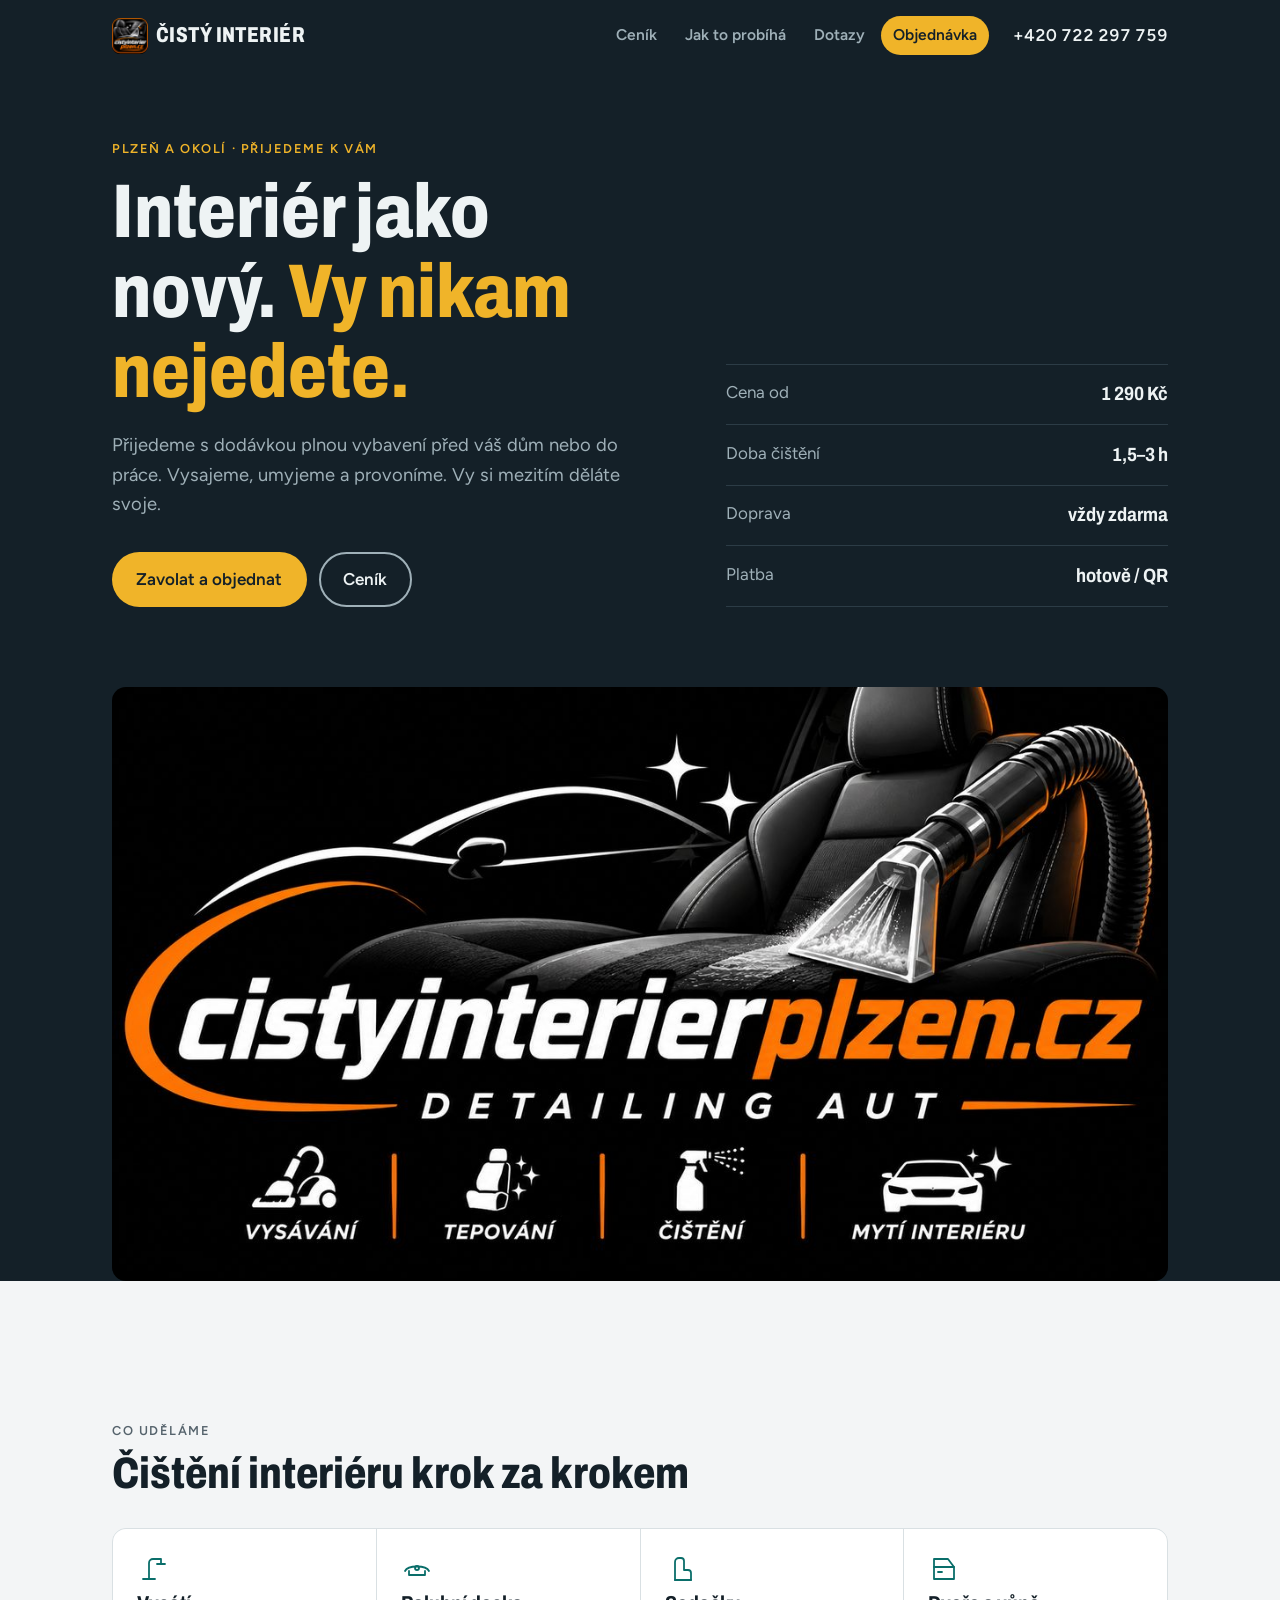
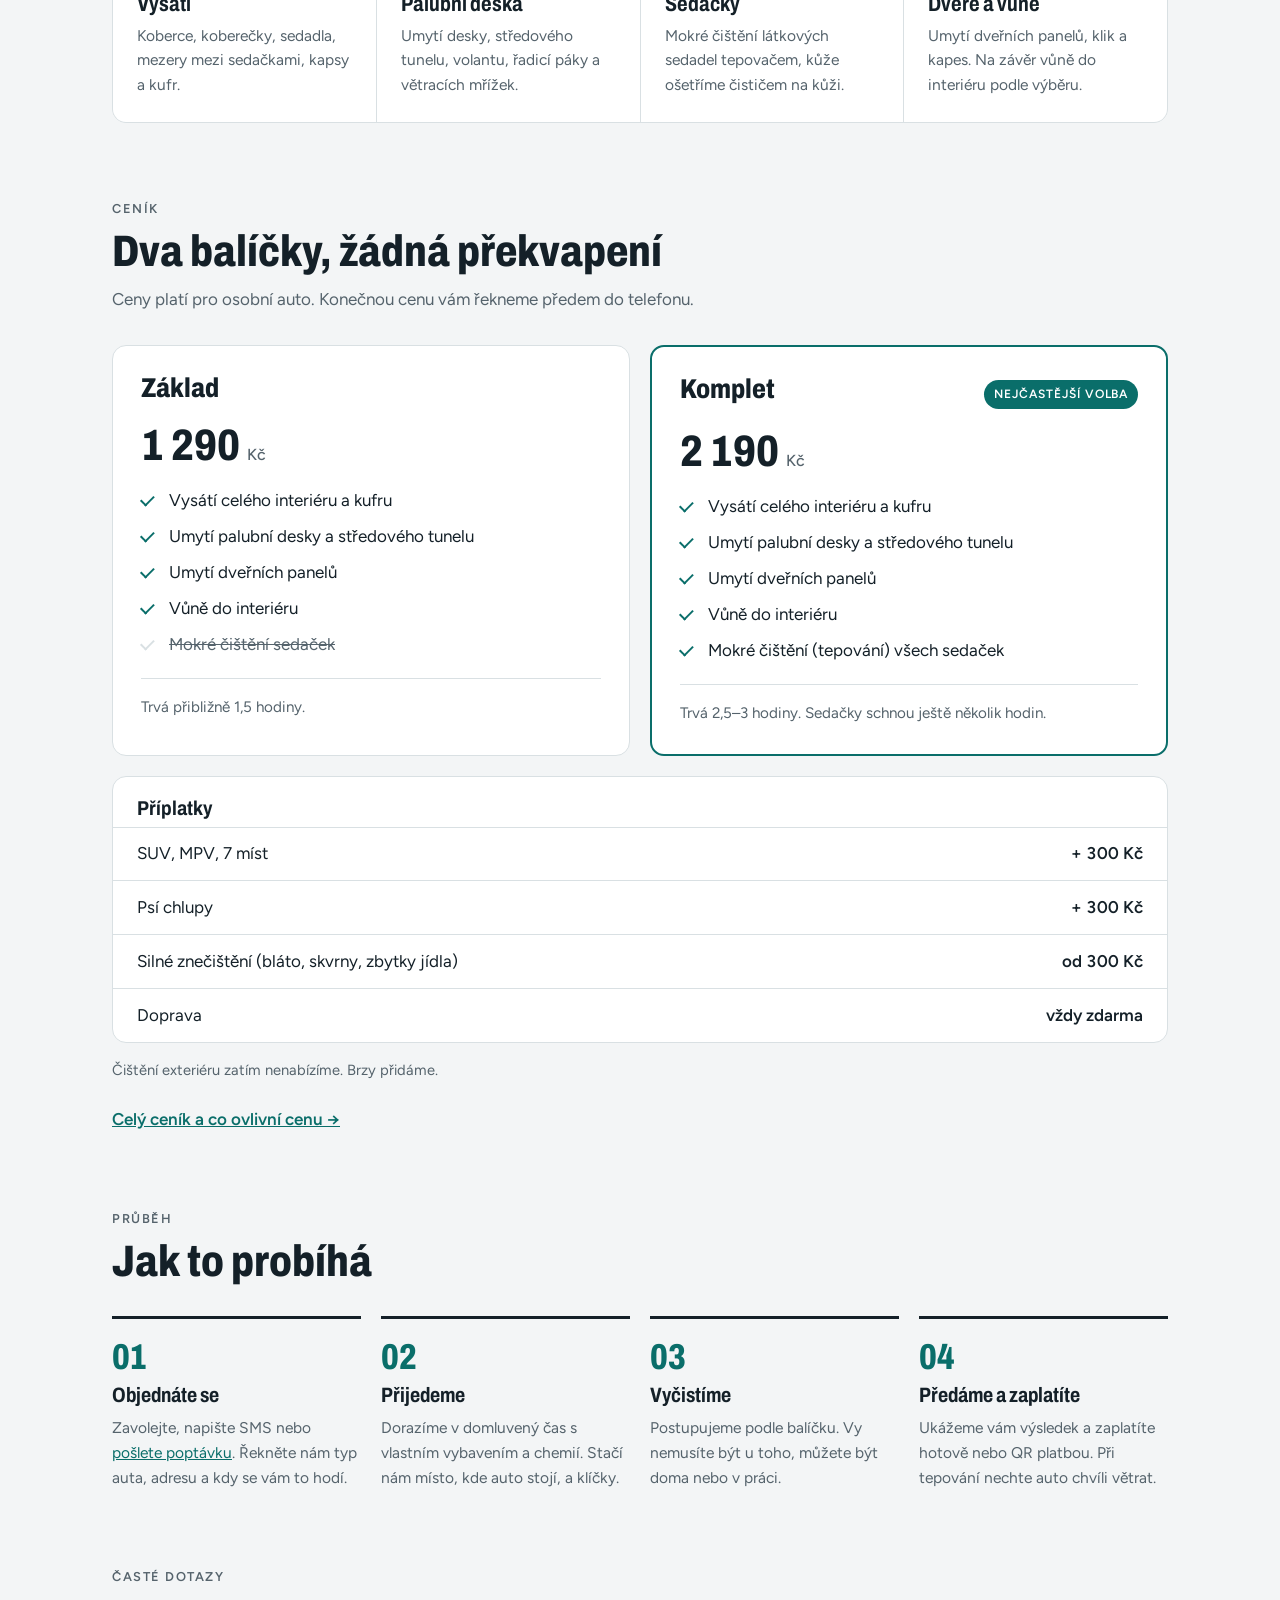
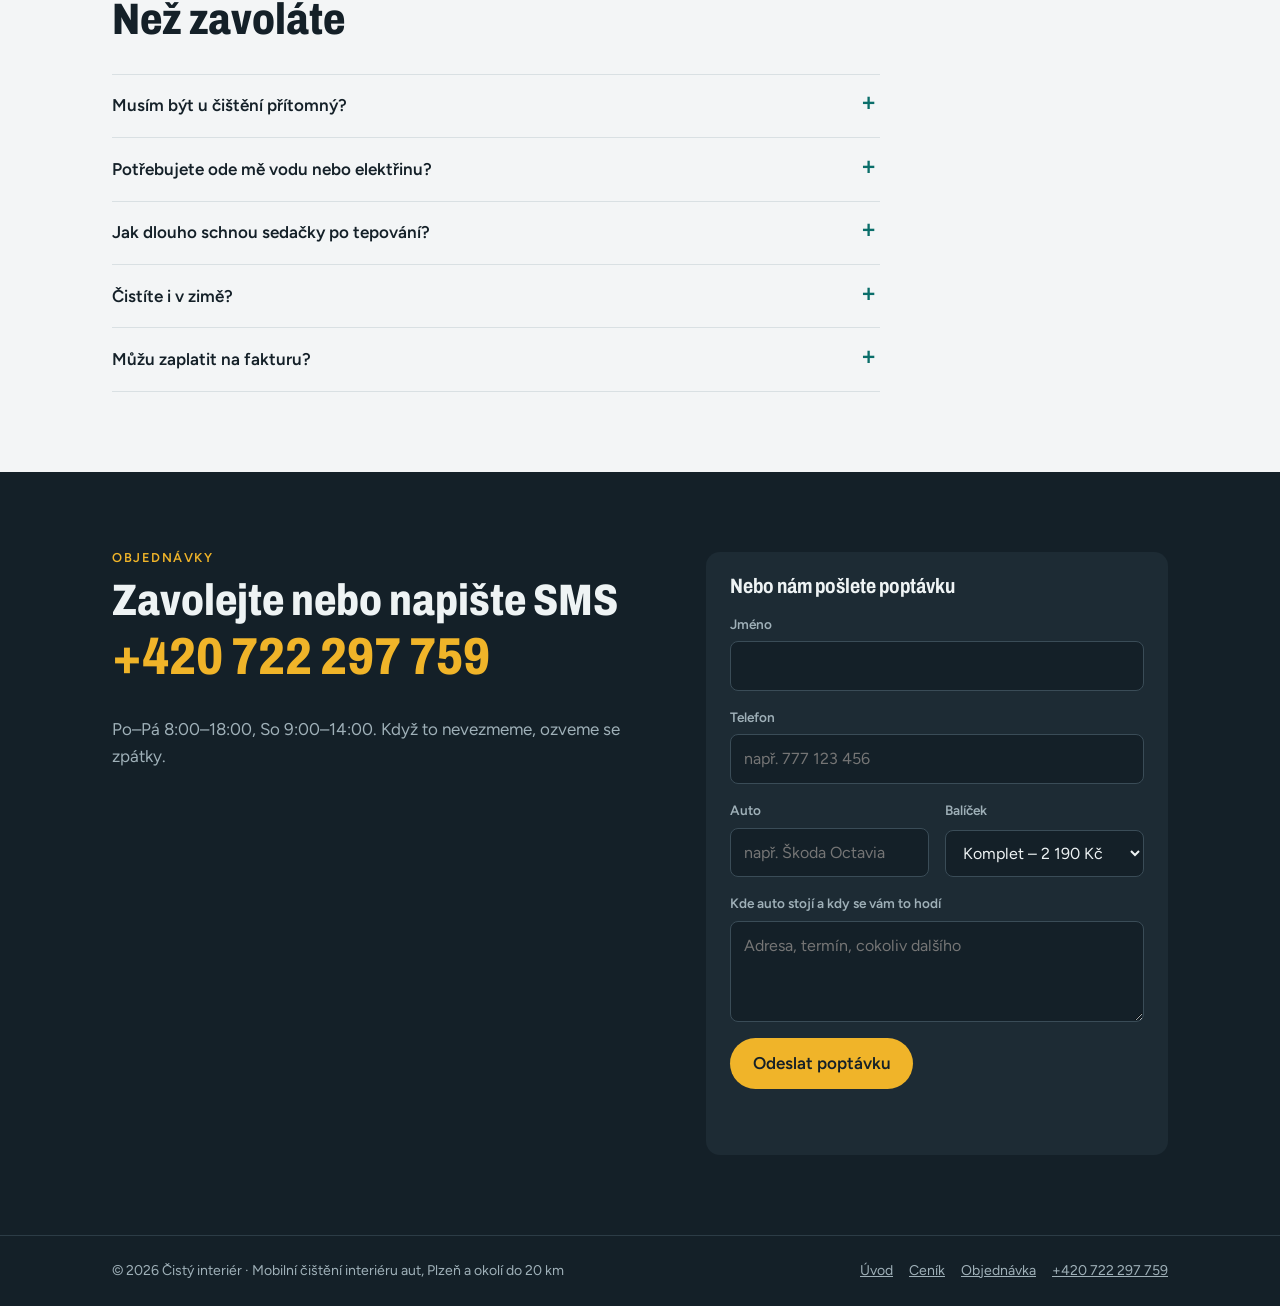
==== index.html @ 9d575f11 "Add #co-udelame anchor for sitelink" ====
<!doctype html>
<html lang="cs">
<head>
<!-- Google tag (gtag.js) -->
<script async src="https://www.googletagmanager.com/gtag/js?id=AW-18550688496"></script>
<script>
  window.dataLayer = window.dataLayer || [];
  function gtag(){dataLayer.push(arguments);}
  gtag('js', new Date());

  gtag('config', 'AW-18550688496');
</script>
<meta charset="utf-8">
<meta name="viewport" content="width=device-width, initial-scale=1, viewport-fit=cover">
<title>Čistý interiér – mobilní čištění interiéru aut Plzeň</title>
<meta name="description" content="Vyčistíme interiér vašeho auta přímo u vás doma nebo v práci. Vysátí, palubní deska, sedačky, dveře a vůně. Plzeň a okolí.">
<meta property="og:title" content="Čistý interiér – čištění interiéru aut u vás">
<meta property="og:description" content="Vyčistíme interiér vašeho auta přímo u vás doma nebo v práci. Vysátí, palubní deska, sedačky, dveře a vůně. Plzeň a okolí.">
<meta property="og:locale" content="cs_CZ">
<meta property="og:url" content="https://cistyinterierplzen.cz/">
<meta property="og:type" content="website">
<meta property="og:image" content="https://cistyinterierplzen.cz/og-image.jpg">
<meta property="og:image:width" content="1672">
<meta property="og:image:height" content="941">
<meta name="twitter:card" content="summary_large_image">
<meta name="theme-color" content="#142028">
<link rel="icon" href="/favicon.ico" sizes="any">
<link rel="icon" type="image/png" sizes="32x32" href="/favicon-32.png">
<link rel="apple-touch-icon" href="/apple-touch-icon.png">
<link rel="canonical" href="https://cistyinterierplzen.cz/">
<link rel="preconnect" href="https://fonts.googleapis.com">
<link rel="preconnect" href="https://fonts.gstatic.com" crossorigin>
<link rel="stylesheet" href="https://fonts.googleapis.com/css2?family=Archivo:wdth,wght@75..100,600..800&family=Figtree:wght@400;500;600&display=swap">
<link rel="stylesheet" href="/site.css">
<script type="application/ld+json">
{
  "@context": "https://schema.org",
  "@type": "AutoWash",
  "name": "Čistý interiér",
  "url": "https://cistyinterierplzen.cz/",
  "description": "Mobilní čištění interiéru aut u zákazníka",
  "telephone": "+420722297759",
  "image": "https://cistyinterierplzen.cz/og-image.jpg",
  "logo": "https://cistyinterierplzen.cz/apple-touch-icon.png",
  "areaServed": "Plzeň a okolí",
  "priceRange": "1290–2190 Kč"
}
</script>
</head>
<body>

<header class="top">
  <div class="wrap">
    <div class="top-bar">
      <a class="logo" href="/"><img class="logo-img" src="/favicon-32.png" srcset="/apple-touch-icon.png 2x" width="36" height="36" alt="">Čistý interiér</a>
      <nav class="nav" aria-label="Hlavní menu">
        <a href="/cenik">Ceník</a>
        <a href="/#prubeh">Jak to probíhá</a>
        <a href="/#dotazy">Dotazy</a>
        <a href="/objednavka" class="nav-cta">Objednávka</a>
      </nav>
      <a class="top-phone" href="tel:+420722297759">+420 722 297 759</a>
    </div>
    <div class="hero">
      <div>
        <p class="eyebrow" style="color:var(--signal)">Plzeň a okolí · přijedeme k vám</p>
        <h1 style="margin-top:1rem">Interiér jako nový. <em>Vy nikam nejedete.</em></h1>
        <p class="hero-lead">Přijedeme s dodávkou plnou vybavení před váš dům nebo do práce. Vysajeme, umyjeme a provoníme. Vy si mezitím děláte svoje.</p>
        <div class="cta-row">
          <a class="btn btn-primary" href="tel:+420722297759">Zavolat a objednat</a>
          <a class="btn btn-ghost" href="/cenik">Ceník</a>
        </div>
      </div>
      <ul class="hero-facts">
        <li><span>Cena od</span><strong>1 290 Kč</strong></li>
        <li><span>Doba čištění</span><strong>1,5–3 h</strong></li>
        <li><span>Doprava</span><strong>vždy zdarma</strong></li>
        <li><span>Platba</span><strong>hotově / QR</strong></li>
      </ul>
    </div>
    <figure class="banner">
      <img src="/banner.jpg" width="1200" height="675" alt="Čistý interiér Plzeň – detailing aut: vysávání, tepování, čištění a mytí interiéru" loading="lazy" decoding="async">
    </figure>
  </div>
</header>

<main>
<section id="co-udelame">
  <div class="wrap">
    <div class="section-head">
      <p class="eyebrow">Co uděláme</p>
      <h2>Čištění interiéru krok za krokem</h2>
    </div>
    <div class="includes">
      <div class="include">
        <svg viewBox="0 0 32 32" aria-hidden="true"><path d="M6 26h12M12 26V10a4 4 0 0 1 4-4h8M24 6v5M20 11h8"/></svg>
        <h3>Vysátí</h3>
        <p>Koberce, koberečky, sedadla, mezery mezi sedačkami, kapsy a kufr.</p>
      </div>
      <div class="include">
        <svg viewBox="0 0 32 32" aria-hidden="true"><path d="M4 18c3-6 21-6 24 0M8 18v4h16v-4"/><circle cx="16" cy="15" r="2"/></svg>
        <h3>Palubní deska</h3>
        <p>Umytí desky, středového tunelu, volantu, řadicí páky a větracích mřížek.</p>
      </div>
      <div class="include">
        <svg viewBox="0 0 32 32" aria-hidden="true"><path d="M10 27V9a4 4 0 0 1 4-4h2a3 3 0 0 1 3 3v9h4a3 3 0 0 1 3 3v7"/><path d="M10 27h16"/></svg>
        <h3>Sedačky</h3>
        <p>Mokré čištění látkových sedadel tepovačem, kůže ošetříme čističem na kůži.</p>
      </div>
      <div class="include">
        <svg viewBox="0 0 32 32" aria-hidden="true"><path d="M6 6h14l6 8v12H6z"/><path d="M6 14h20M10 19h4"/></svg>
        <h3>Dveře a vůně</h3>
        <p>Umytí dveřních panelů, klik a kapes. Na závěr vůně do interiéru podle výběru.</p>
      </div>
    </div>
  </div>
</section>

<section id="cenik" style="padding-top:0">
  <div class="wrap">
    <div class="section-head">
      <p class="eyebrow">Ceník</p>
      <h2>Dva balíčky, žádná překvapení</h2>
      <p>Ceny platí pro osobní auto. Konečnou cenu vám řekneme předem do telefonu.</p>
    </div>
    <div class="prices">
      <article class="price">
        <div class="price-top"><h3>Základ</h3></div>
        <div class="amount">1 290 <small>Kč</small></div>
        <ul>
          <li>Vysátí celého interiéru a kufru</li>
          <li>Umytí palubní desky a středového tunelu</li>
          <li>Umytí dveřních panelů</li>
          <li>Vůně do interiéru</li>
          <li class="no">Mokré čištění sedaček</li>
        </ul>
        <p class="time">Trvá přibližně 1,5 hodiny.</p>
      </article>
      <article class="price featured">
        <div class="price-top"><h3>Komplet</h3><span class="tag">Nejčastější volba</span></div>
        <div class="amount">2 190 <small>Kč</small></div>
        <ul>
          <li>Vysátí celého interiéru a kufru</li>
          <li>Umytí palubní desky a středového tunelu</li>
          <li>Umytí dveřních panelů</li>
          <li>Vůně do interiéru</li>
          <li>Mokré čištění (tepování) všech sedaček</li>
        </ul>
        <p class="time">Trvá 2,5–3 hodiny. Sedačky schnou ještě několik hodin.</p>
      </article>
    </div>
    <div class="extras">
      <table>
        <caption>Příplatky</caption>
        <tbody>
          <tr><td>SUV, MPV, 7 míst</td><td>+ 300 Kč</td></tr>
          <tr><td>Psí chlupy</td><td>+ 300 Kč</td></tr>
          <tr><td>Silné znečištění (bláto, skvrny, zbytky jídla)</td><td>od 300 Kč</td></tr>
          <tr><td>Doprava</td><td>vždy zdarma</td></tr>
        </tbody>
      </table>
    </div>
    <p class="note">Čištění exteriéru zatím nenabízíme. Brzy přidáme.</p>
    <p class="more-link"><a href="/cenik">Celý ceník a co ovlivní cenu →</a></p>
  </div>
</section>

<section id="prubeh" style="padding-top:0">
  <div class="wrap">
    <div class="section-head">
      <p class="eyebrow">Průběh</p>
      <h2>Jak to probíhá</h2>
    </div>
    <ol class="steps">
      <li class="step">
        <h3>Objednáte se</h3>
        <p>Zavolejte, napište SMS nebo <a href="/objednavka">pošlete poptávku</a>. Řekněte nám typ auta, adresu a kdy se vám to hodí.</p>
      </li>
      <li class="step">
        <h3>Přijedeme</h3>
        <p>Dorazíme v domluvený čas s vlastním vybavením a chemií. Stačí nám místo, kde auto stojí, a klíčky.</p>
      </li>
      <li class="step">
        <h3>Vyčistíme</h3>
        <p>Postupujeme podle balíčku. Vy nemusíte být u toho, můžete být doma nebo v práci.</p>
      </li>
      <li class="step">
        <h3>Předáme a zaplatíte</h3>
        <p>Ukážeme vám výsledek a zaplatíte hotově nebo QR platbou. Při tepování nechte auto chvíli větrat.</p>
      </li>
    </ol>
  </div>
</section>

<section id="dotazy" style="padding-top:0">
  <div class="wrap">
    <div class="section-head">
      <p class="eyebrow">Časté dotazy</p>
      <h2>Než zavoláte</h2>
    </div>
    <div class="faq">
      <details>
        <summary>Musím být u čištění přítomný?</summary>
        <p>Nemusíte. Stačí nám předat klíčky a ukázat, kde auto stojí. Až budeme hotoví, zavoláme vám.</p>
      </details>
      <details>
        <summary>Potřebujete ode mě vodu nebo elektřinu?</summary>
        <p>Ne, vše potřebné vozíme s sebou. Pokud je u auta zásuvka, rádi ji využijeme, ale není to podmínka.</p>
      </details>
      <details>
        <summary>Jak dlouho schnou sedačky po tepování?</summary>
        <p>Obvykle 3–6 hodin podle počasí a materiálu. Auto můžete používat hned, jen doporučujeme pootevřít okna.</p>
      </details>
      <details>
        <summary>Čistíte i v zimě?</summary>
        <p>Ano. Při mrazu je lepší čistit v garáži nebo krytém stání. Domluvíme se podle místa.</p>
      </details>
      <details>
        <summary>Můžu zaplatit na fakturu?</summary>
        <p>Ano, vždy vystavíme fakturu. Nejsme plátci DPH.</p>
      </details>
    </div>
  </div>
</section>
</main>

<section class="contact" id="kontakt">
  <div class="wrap contact-grid">
    <div>
      <p class="eyebrow" style="color:var(--signal)">Objednávky</p>
      <h2 style="margin-top:0.75rem">Zavolejte nebo napište SMS</h2>
      <a class="big-phone" href="tel:+420722297759">+420 722 297 759</a>
      <p>Po–Pá 8:00–18:00, So 9:00–14:00. Když to nevezmeme, ozveme se zpátky.</p>
    </div>
    <form class="order" id="order-form" novalidate>
      <h3>Nebo nám pošlete poptávku</h3>
      <div class="field"><label for="f-name">Jméno</label><input id="f-name" name="name" autocomplete="name" required></div>
      <div class="field"><label for="f-phone">Telefon</label><input id="f-phone" name="phone" type="tel" autocomplete="tel" required placeholder="např. 777 123 456"></div>
      <div class="row">
        <div class="field"><label for="f-car">Auto</label><input id="f-car" name="car" placeholder="např. Škoda Octavia"></div>
        <div class="field"><label for="f-package">Balíček</label>
          <select id="f-package" name="package"><option>Komplet – 2 190 Kč</option><option>Základ – 1 290 Kč</option><option>Nevím, poraďte</option></select></div>
      </div>
      <div class="field"><label for="f-place">Kde auto stojí a kdy se vám to hodí</label><textarea id="f-place" name="place" rows="3" placeholder="Adresa, termín, cokoliv dalšího"></textarea></div>
      <div class="hp" aria-hidden="true"><label for="f-web">Nevyplňujte</label><input id="f-web" name="web" tabindex="-1" autocomplete="off"></div>
      <button class="btn btn-primary" type="submit" id="f-submit">Odeslat poptávku</button>
      <p class="form-status" id="f-status" role="status" aria-live="polite"></p>
    </form>
  </div>
</section>

<footer>
  <div class="wrap">
    <span>© 2026 Čistý interiér · Mobilní čištění interiéru aut, Plzeň a okolí do 20 km</span>
    <nav aria-label="Odkazy v patičce"><a href="/">Úvod</a><a href="/cenik">Ceník</a><a href="/objednavka">Objednávka</a><a href="tel:+420722297759">+420 722 297 759</a></nav>
  </div>
</footer>

<script src="/site.js" defer></script>
</body>
</html>
---- site.css ----
/* Čistý interiér – sdílené styly pro všechny stránky. */
:root {
  --bg: #f3f5f6;
  --surface: #ffffff;
  --ink: #142028;
  --muted: #55636c;
  --line: #d9e0e3;
  --accent: #0a6e6a;
  --accent-ink: #ffffff;
  --signal: #f0b429;
  --band: #142028;
  --band-ink: #eef3f4;
  --band-muted: #9fb0b8;
  --display: "Archivo", "Arial Narrow", system-ui, sans-serif;
  --body: "Figtree", system-ui, -apple-system, "Segoe UI", sans-serif;
  color-scheme: light;
}
@media (prefers-color-scheme: dark) {
  :root:not([data-theme="light"]) {
    --bg: #0f171c; --surface: #17222a; --ink: #e8eef0; --muted: #9fb0b8; --line: #26353e;
    --accent: #3fb8b0; --accent-ink: #08201f; --signal: #f0b429; --band: #0a1115; --band-ink: #eef3f4; --band-muted: #8a9ca5;
    color-scheme: dark;
  }
}
:root[data-theme="dark"] {
  --bg: #0f171c; --surface: #17222a; --ink: #e8eef0; --muted: #9fb0b8; --line: #26353e;
  --accent: #3fb8b0; --accent-ink: #08201f; --signal: #f0b429; --band: #0a1115; --band-ink: #eef3f4; --band-muted: #8a9ca5;
  color-scheme: dark;
}

* { box-sizing: border-box; }
html { -webkit-text-size-adjust: 100%; scroll-behavior: smooth; }
@media (prefers-reduced-motion: reduce) { html { scroll-behavior: auto; } }
body {
  margin: 0; background: var(--bg); color: var(--ink);
  font: 400 1.0625rem/1.6 var(--body);
}
img { max-width: 100%; }
a { color: var(--accent); }
a:focus-visible, button:focus-visible, summary:focus-visible { outline: 3px solid var(--signal); outline-offset: 3px; border-radius: 4px; }
[id] { scroll-margin-top: 1rem; }

.wrap {
  max-width: 68rem; margin: 0 auto;
  padding-left: max(16px, env(safe-area-inset-left, 0px));
  padding-right: max(16px, env(safe-area-inset-right, 0px));
}
h1, h2, h3 { font-family: var(--display); font-stretch: 80%; line-height: 1.05; text-wrap: balance; margin: 0; }
h2 { font-size: clamp(2rem, 5vw, 2.75rem); font-weight: 800; }
.eyebrow { font: 600 0.8rem/1 var(--body); letter-spacing: 0.12em; text-transform: uppercase; color: var(--accent); margin: 0; }
section { padding-block: clamp(3rem, 8vw, 5rem); }
.section-head { display: grid; gap: 0.75rem; margin-bottom: 2rem; max-width: 40rem; }
.section-head p { margin: 0; color: var(--muted); }

/* Header + navigation */
.top { background: var(--band); color: var(--band-ink); }
.top-bar { display: flex; justify-content: space-between; align-items: center; gap: 0.5rem 1.5rem; padding-block: 1rem; flex-wrap: wrap; }
.logo { font: 800 1.35rem/1 var(--display); font-stretch: 75%; letter-spacing: 0.02em; text-transform: uppercase; color: var(--band-ink); text-decoration: none; display: flex; align-items: center; gap: 0.5rem; }
.logo-img { width: 2.25rem; height: 2.25rem; border-radius: 8px; flex: none; }
.top-phone { color: var(--band-ink); text-decoration: none; font-weight: 600; font-variant-numeric: tabular-nums; white-space: nowrap; }
.nav { display: flex; align-items: center; gap: 0.25rem; margin-left: auto; }
.nav a { color: var(--band-muted); text-decoration: none; font-weight: 600; font-size: 0.97rem; padding: 0.45rem 0.75rem; border-radius: 999px; white-space: nowrap; }
.nav a:hover { color: var(--band-ink); }
.nav a[aria-current="page"] { color: var(--band-ink); background: #24343e; }
.nav a.nav-cta { background: var(--signal); color: #142028; }
.nav a.nav-cta[aria-current="page"] { background: var(--signal); color: #142028; }
@media (max-width: 860px) {
  .nav { order: 3; width: calc(100% + 1.2rem); margin: 0 -0.6rem; overflow-x: auto; scrollbar-width: none; -webkit-overflow-scrolling: touch; }
  .nav::-webkit-scrollbar { display: none; }
}
@media (max-width: 560px) {
  .top-bar { flex-wrap: wrap; row-gap: 0.75rem; }
  .logo { font-size: 1.1rem; }
  .logo-img { width: 1.9rem; height: 1.9rem; }
  .nav { gap: 0; }
  .nav a { font-size: 0.9rem; padding: 0.45rem 0.6rem; }
}

.banner { margin: 0 0 clamp(2.5rem, 6vw, 4rem); }
.banner img { display: block; width: 100%; height: auto; border-radius: 14px; }

/* Hero (homepage) */
.hero { padding-block: clamp(2.5rem, 7vw, 4.5rem) clamp(3rem, 8vw, 5rem); display: grid; gap: 2.5rem; grid-template-columns: minmax(0, 1.3fr) minmax(0, 1fr); align-items: end; }
.hero h1 { font-size: clamp(2.6rem, 8vw, 4.75rem); font-weight: 800; }
.hero h1 em, .page-hero h1 em { font-style: normal; color: var(--signal); }
.hero-lead { color: var(--band-muted); font-size: 1.15rem; max-width: 34rem; margin: 1.25rem 0 2rem; }
.cta-row { display: flex; flex-wrap: wrap; gap: 0.75rem; }
.btn { display: inline-flex; align-items: center; justify-content: center; min-height: 3rem; padding: 0.75rem 1.4rem; border-radius: 999px; font-weight: 600; text-decoration: none; border: 2px solid transparent; }
.btn-primary { background: var(--signal); color: #142028; }
.btn-ghost { border-color: var(--band-muted); color: var(--band-ink); }
.btn-outline { border-color: var(--accent); color: var(--accent); }
.hero-facts { list-style: none; margin: 0; padding: 0; display: grid; gap: 0; border-top: 1px solid #2c3c46; }
.hero-facts li { display: flex; justify-content: space-between; gap: 1rem; padding: 0.9rem 0; border-bottom: 1px solid #2c3c46; }
.hero-facts span { color: var(--band-muted); }
.hero-facts strong { font-family: var(--display); font-stretch: 85%; font-size: 1.2rem; font-variant-numeric: tabular-nums; text-align: right; }

/* Page hero (subpages) */
.page-hero { padding-block: clamp(2rem, 6vw, 3.5rem) clamp(2.5rem, 7vw, 4rem); max-width: 44rem; }
.page-hero h1 { font-size: clamp(2.4rem, 7vw, 4rem); font-weight: 800; margin-top: 1rem; }
.page-hero p.lead { color: var(--band-muted); font-size: 1.15rem; margin: 1.25rem 0 0; }
.page-hero .cta-row { margin-top: 1.75rem; }

/* What's included */
.includes { display: grid; grid-template-columns: repeat(4, minmax(0, 1fr)); gap: 1px; background: var(--line); border: 1px solid var(--line); border-radius: 14px; overflow: hidden; }
.include { background: var(--surface); padding: 1.5rem; display: grid; gap: 0.5rem; align-content: start; }
.include svg { width: 2rem; height: 2rem; stroke: var(--accent); fill: none; stroke-width: 1.8; stroke-linecap: round; stroke-linejoin: round; }
.include h3 { font-size: 1.35rem; font-weight: 700; }
.include p { margin: 0; color: var(--muted); font-size: 0.97rem; }

/* Pricing */
.prices { display: grid; grid-template-columns: repeat(2, minmax(0, 1fr)); gap: 1.25rem; }
.price { background: var(--surface); border: 1px solid var(--line); border-radius: 14px; padding: 1.75rem; display: grid; gap: 1.25rem; align-content: start; }
.price.featured { border: 2px solid var(--accent); }
.price-top { display: flex; justify-content: space-between; align-items: baseline; gap: 1rem; flex-wrap: wrap; }
.price h3 { font-size: 1.7rem; font-weight: 800; }
.tag { font-size: 0.75rem; font-weight: 600; letter-spacing: 0.08em; text-transform: uppercase; background: var(--accent); color: var(--accent-ink); padding: 0.3rem 0.6rem; border-radius: 999px; }
.amount { font: 800 2.75rem/1 var(--display); font-stretch: 80%; font-variant-numeric: tabular-nums; }
.amount small { font: 500 1rem var(--body); color: var(--muted); }
.price ul { list-style: none; margin: 0; padding: 0; display: grid; gap: 0.55rem; }
.price li { display: grid; grid-template-columns: 1.25rem minmax(0, 1fr); gap: 0.5rem; }
.price li::before { content: ""; width: 0.7rem; height: 0.4rem; border-left: 2px solid var(--accent); border-bottom: 2px solid var(--accent); transform: rotate(-45deg); margin-top: 0.5rem; }
.price li.no { color: var(--muted); text-decoration: line-through; }
.price li.no::before { border-color: var(--line); }
.price .time { color: var(--muted); font-size: 0.95rem; border-top: 1px solid var(--line); padding-top: 1rem; margin: 0; }
.price .btn { justify-self: start; }

.extras { margin-top: 1.25rem; background: var(--surface); border: 1px solid var(--line); border-radius: 14px; overflow-x: auto; }
.extras table { width: 100%; border-collapse: collapse; min-width: 18rem; }
.extras caption { text-align: left; padding: 1.25rem 1.5rem 0.5rem; font: 700 1.25rem var(--display); font-stretch: 85%; }
.extras td { padding: 0.8rem 1.5rem; border-top: 1px solid var(--line); }
.extras td:last-child { text-align: right; font-weight: 600; font-variant-numeric: tabular-nums; white-space: nowrap; }
.note { color: var(--muted); font-size: 0.92rem; margin: 1rem 0 0; }
.more-link { margin: 1.5rem 0 0; font-weight: 600; }

/* Info cards (subpages) */
.cards { display: grid; grid-template-columns: repeat(3, minmax(0, 1fr)); gap: 1.25rem; }
.card { background: var(--surface); border: 1px solid var(--line); border-radius: 14px; padding: 1.5rem; display: grid; gap: 0.5rem; align-content: start; }
.card h3 { font-size: 1.3rem; font-weight: 700; }
.card p { margin: 0; color: var(--muted); font-size: 0.97rem; }

/* Process */
.steps { list-style: none; margin: 0; padding: 0; display: grid; grid-template-columns: repeat(4, minmax(0, 1fr)); gap: 1.25rem; counter-reset: s; }
.step { counter-increment: s; display: grid; gap: 0.6rem; align-content: start; padding-top: 1.25rem; border-top: 3px solid var(--ink); }
.step::before { content: counter(s, decimal-leading-zero); font: 800 2.25rem/1 var(--display); font-stretch: 75%; color: var(--accent); }
.step h3 { font-size: 1.3rem; font-weight: 700; }
.step p { margin: 0; color: var(--muted); font-size: 0.97rem; }

/* FAQ */
.faq { display: grid; gap: 0; border-top: 1px solid var(--line); max-width: 48rem; }
.faq details { border-bottom: 1px solid var(--line); }
.faq summary { cursor: pointer; list-style: none; padding: 1.1rem 2.5rem 1.1rem 0; font-weight: 600; position: relative; }
.faq summary::-webkit-details-marker { display: none; }
.faq summary::after { content: "+"; position: absolute; right: 0.25rem; top: 0.85rem; font: 600 1.5rem var(--display); color: var(--accent); }
.faq details[open] summary::after { content: "–"; }
.faq details p { margin: 0 0 1.2rem; color: var(--muted); max-width: 42rem; }

/* Contact band + order form */
.contact { background: var(--band); color: var(--band-ink); }
.contact-grid { display: grid; grid-template-columns: minmax(0, 1.2fr) minmax(0, 1fr); gap: 2.5rem; align-items: start; }
.contact h2 { color: var(--band-ink); }
.contact p { color: var(--band-muted); }
.big-phone { display: inline-block; font: 800 clamp(2rem, 7vw, 3.25rem)/1 var(--display); font-stretch: 80%; color: var(--signal); text-decoration: none; font-variant-numeric: tabular-nums; margin: 0.5rem 0 1rem; }
.contact-list { list-style: none; margin: 1.5rem 0 0; padding: 0; display: grid; gap: 0; border-top: 1px solid #2c3c46; }
.contact-list li { display: flex; justify-content: space-between; gap: 1rem; padding: 0.8rem 0; border-bottom: 1px solid #2c3c46; color: var(--band-muted); }
.contact-list strong { color: var(--band-ink); text-align: right; }
.order { background: #1d2b34; border-radius: 14px; padding: 1.5rem; display: grid; gap: 1rem; }
.order h3 { font-size: 1.3rem; color: var(--band-ink); }
.order .row { display: grid; grid-template-columns: repeat(2, minmax(0, 1fr)); gap: 1rem; }
.field { display: grid; gap: 0.35rem; min-width: 0; }
.field label { font-size: 0.85rem; font-weight: 600; color: var(--band-muted); }
.field input, .field select, .field textarea { width: 100%; font: inherit; font-size: 1rem; color: #eef3f4; background: #142028; border: 1px solid #3a4c57; border-radius: 8px; padding: 0.7rem 0.8rem; }
.field input:focus, .field select:focus, .field textarea:focus { outline: 2px solid var(--signal); outline-offset: 1px; border-color: transparent; }
.field input[aria-invalid="true"] { border-color: #f07a6a; }
.hp { position: absolute; left: -9999px; width: 1px; height: 1px; overflow: hidden; }
.order button { justify-self: start; border: 0; cursor: pointer; font: inherit; font-weight: 600; }
.order button:disabled { opacity: 0.6; cursor: wait; }
.form-status { margin: 0; min-height: 1.5em; color: var(--band-ink); }
.form-status.ok { color: #7fd8a4; }
.form-status.err { color: #f6a394; }
@media (max-width: 560px) { .order .row { grid-template-columns: minmax(0, 1fr); } }

footer { background: var(--band); color: var(--band-muted); font-size: 0.88rem; border-top: 1px solid #2c3c46; }
footer .wrap { padding-block: 1.5rem; display: flex; justify-content: space-between; gap: 0.75rem 1.5rem; flex-wrap: wrap; }
footer nav { display: flex; gap: 1rem; flex-wrap: wrap; }
footer a { color: var(--band-muted); }

@media (max-width: 860px) {
  .hero, .contact-grid { grid-template-columns: minmax(0, 1fr); }
  .includes, .steps { grid-template-columns: repeat(2, minmax(0, 1fr)); }
  .cards { grid-template-columns: minmax(0, 1fr); }
}
@media (max-width: 560px) {
  .includes, .steps, .prices { grid-template-columns: minmax(0, 1fr); }
  .top-phone { font-size: 0.95rem; }
}
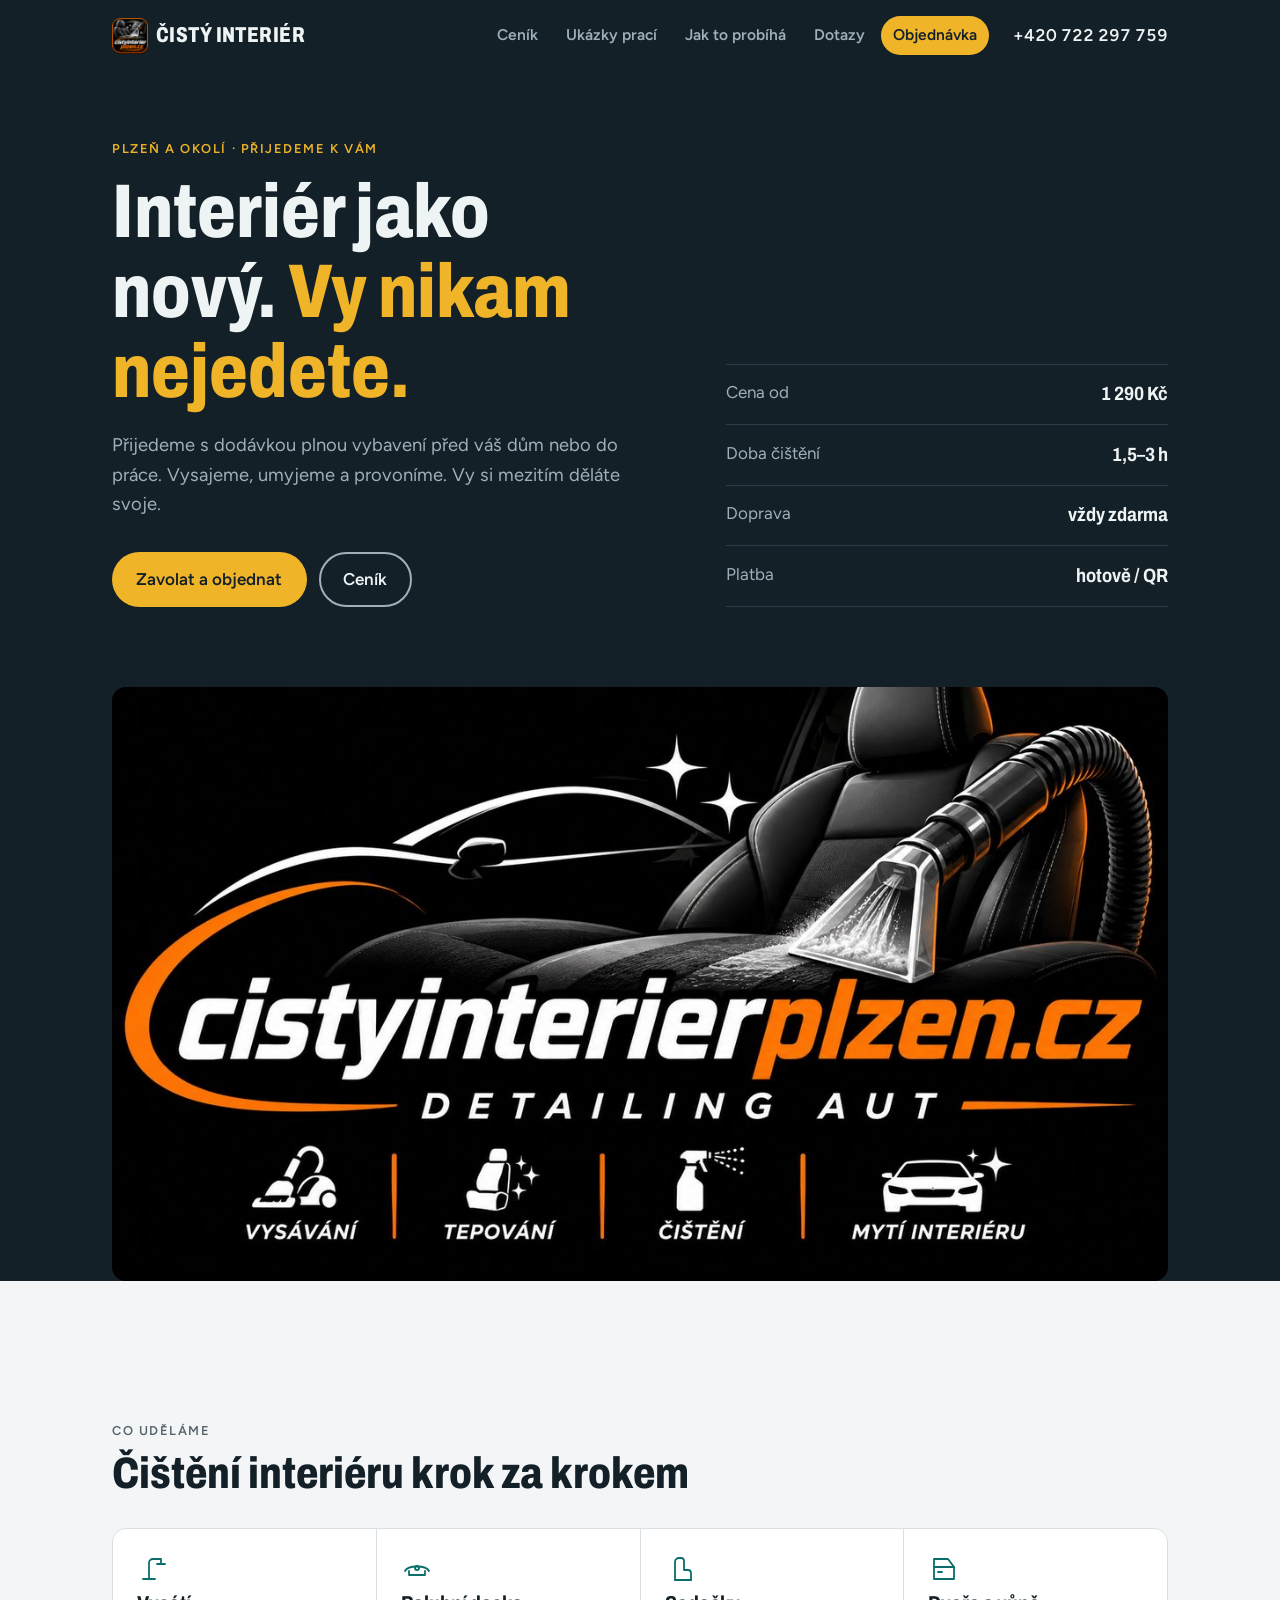
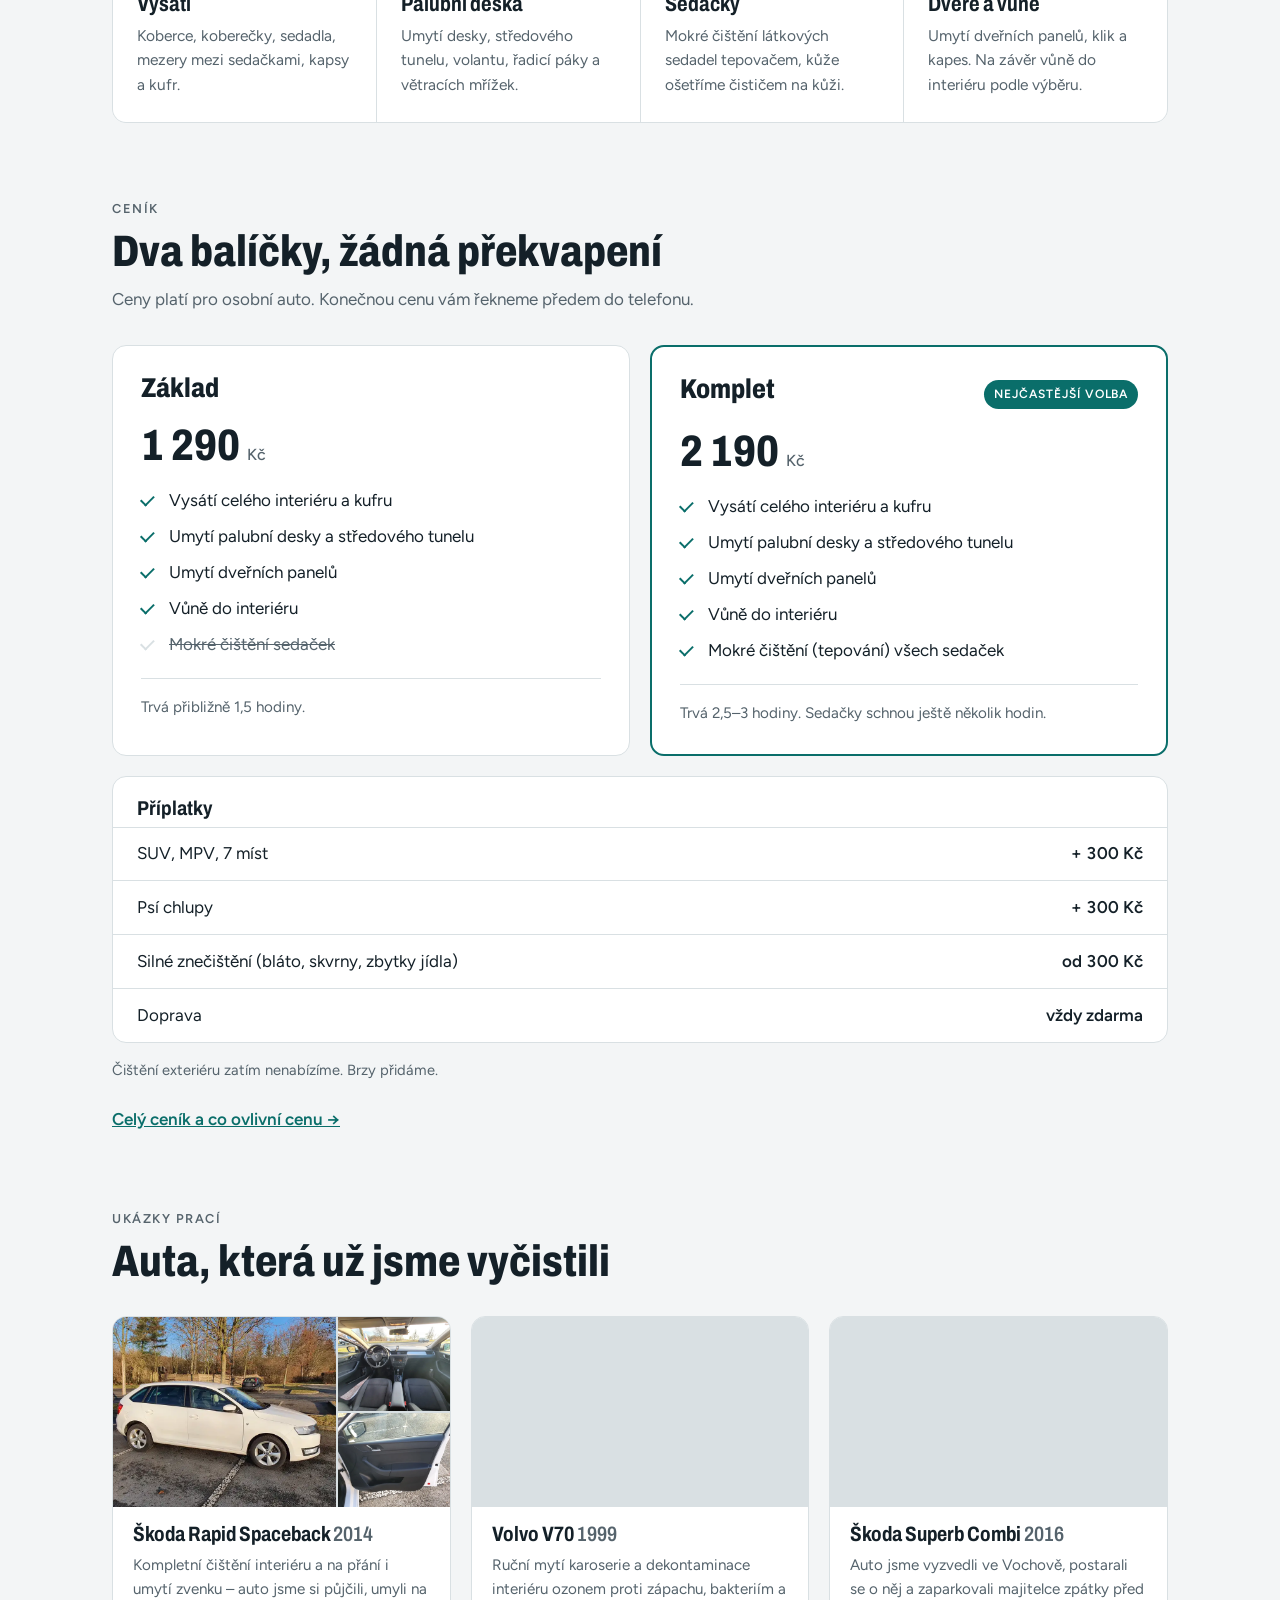
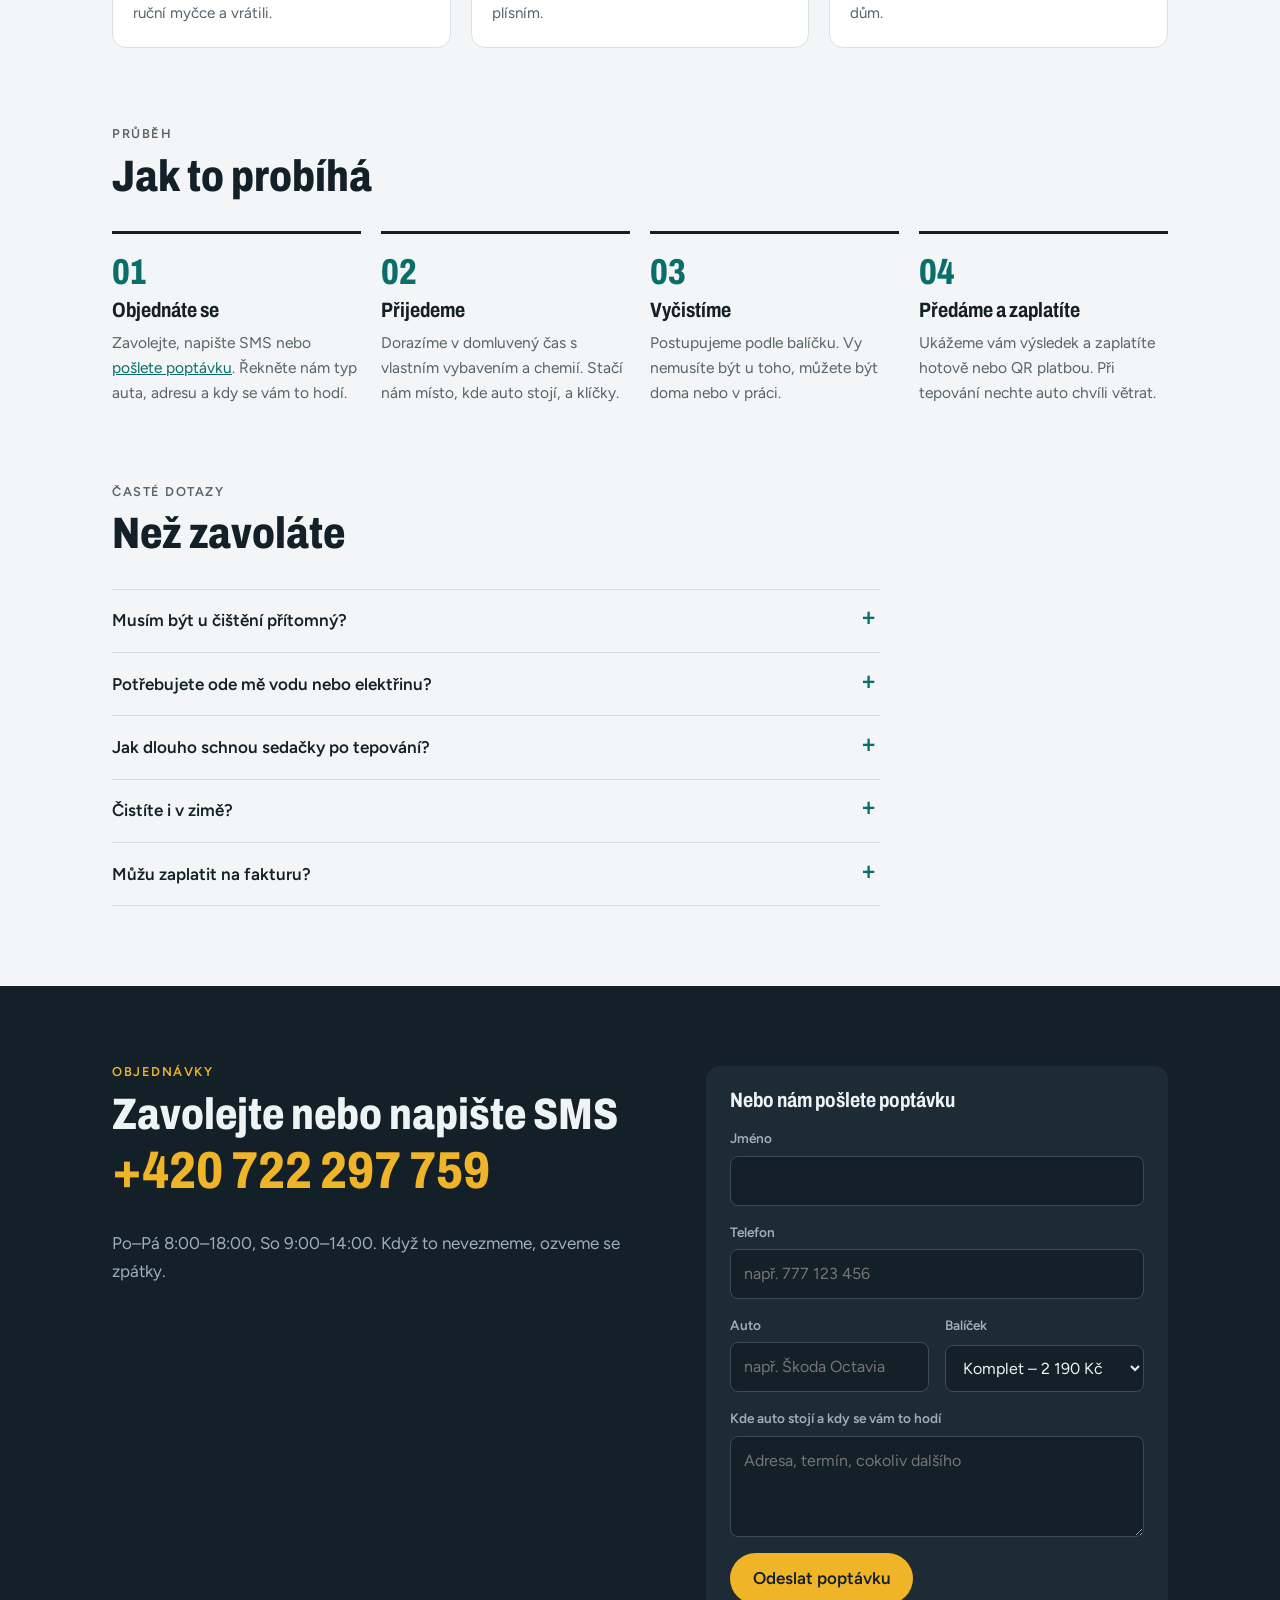
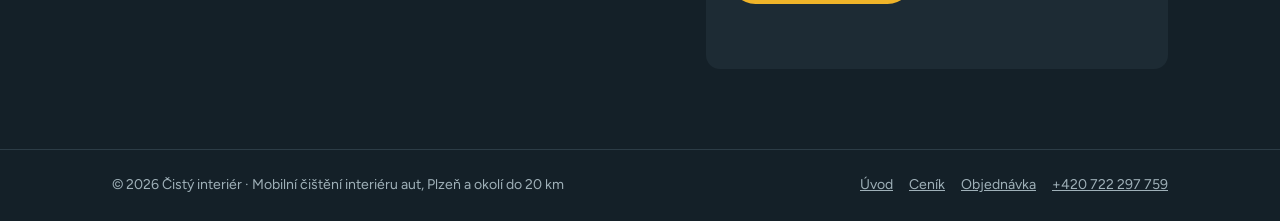
==== commit 0612ef16: "Add Ukázky prací section and menu link" ====
--- a/index.html
+++ b/index.html
@@ -55,6 +55,7 @@
       <a class="logo" href="/"><img class="logo-img" src="/favicon-32.png" srcset="/apple-touch-icon.png 2x" width="36" height="36" alt="">Čistý interiér</a>
       <nav class="nav" aria-label="Hlavní menu">
         <a href="/cenik">Ceník</a>
+        <a href="/#ukazky">Ukázky prací</a>
         <a href="/#prubeh">Jak to probíhá</a>
         <a href="/#dotazy">Dotazy</a>
         <a href="/objednavka" class="nav-cta">Objednávka</a>
@@ -162,6 +163,50 @@
     </div>
     <p class="note">Čištění exteriéru zatím nenabízíme. Brzy přidáme.</p>
     <p class="more-link"><a href="/cenik">Celý ceník a co ovlivní cenu →</a></p>
+  </div>
+</section>
+
+<section id="ukazky" style="padding-top:0">
+  <div class="wrap">
+    <div class="section-head">
+      <p class="eyebrow">Ukázky prací</p>
+      <h2>Auta, která už jsme vyčistili</h2>
+    </div>
+    <div class="works">
+      <article class="work">
+        <div class="work-photos">
+          <img src="/prace/rapid-1.webp" width="800" height="600" alt="Škoda Rapid Spaceback 2014 po umytí" loading="lazy" decoding="async">
+          <img src="/prace/rapid-2.webp" width="800" height="600" alt="Vyčištěný interiér Škody Rapid – palubní deska a sedadla" loading="lazy" decoding="async">
+          <img src="/prace/rapid-3.webp" width="800" height="600" alt="Umytý dveřní panel Škody Rapid" loading="lazy" decoding="async">
+        </div>
+        <div class="work-text">
+          <h3>Škoda Rapid Spaceback <span>2014</span></h3>
+          <p>Kompletní čištění interiéru a na přání i umytí zvenku – auto jsme si půjčili, umyli na ruční myčce a vrátili.</p>
+        </div>
+      </article>
+      <article class="work">
+        <div class="work-photos">
+          <img src="/prace/volvo-1.webp" width="800" height="600" alt="Volvo V70 1999 po umytí" loading="lazy" decoding="async">
+          <img src="/prace/volvo-2.webp" width="800" height="600" alt="Umytá střecha Volva V70" loading="lazy" decoding="async">
+          <img src="/prace/volvo-3.webp" width="800" height="600" alt="Bok Volva V70 po ručním mytí" loading="lazy" decoding="async">
+        </div>
+        <div class="work-text">
+          <h3>Volvo V70 <span>1999</span></h3>
+          <p>Ruční mytí karoserie a dekontaminace interiéru ozonem proti zápachu, bakteriím a plísním.</p>
+        </div>
+      </article>
+      <article class="work">
+        <div class="work-photos">
+          <img src="/prace/superb-1.webp" width="800" height="600" alt="Škoda Superb Combi 2016 zaparkovaná před domem majitelky" loading="lazy" decoding="async">
+          <img src="/prace/superb-2.webp" width="800" height="600" alt="Škoda Superb na ruční myčce" loading="lazy" decoding="async">
+          <img src="/prace/superb-3.webp" width="800" height="600" alt="Vyčištěný strop a ovládání v interiéru Škody Superb" loading="lazy" decoding="async">
+        </div>
+        <div class="work-text">
+          <h3>Škoda Superb Combi <span>2016</span></h3>
+          <p>Auto jsme vyzvedli ve Vochově, postarali se o něj a zaparkovali majitelce zpátky před dům.</p>
+        </div>
+      </article>
+    </div>
   </div>
 </section>
 
--- a/site.css
+++ b/site.css
@@ -193,3 +193,15 @@
   .includes, .steps, .prices { grid-template-columns: minmax(0, 1fr); }
   .top-phone { font-size: 0.95rem; }
 }
+
+/* Ukázky prací */
+.works { display: grid; grid-template-columns: repeat(3, minmax(0, 1fr)); gap: 1.25rem; }
+.work { background: var(--surface); border: 1px solid var(--line); border-radius: 14px; overflow: hidden; display: grid; align-content: start; }
+.work-photos { display: grid; grid-template-columns: 2fr 1fr; grid-template-rows: 1fr 1fr; gap: 2px; background: var(--line); aspect-ratio: 4 / 2.25; }
+.work-photos img { display: block; width: 100%; height: 100%; object-fit: cover; min-height: 0; }
+.work-photos img:first-child { grid-row: 1 / 3; }
+.work-text { padding: 1.1rem 1.25rem 1.35rem; display: grid; gap: 0.4rem; }
+.work h3 { font-size: 1.3rem; font-weight: 700; }
+.work h3 span { color: var(--muted); font-weight: 600; }
+.work p { margin: 0; color: var(--muted); font-size: 0.95rem; }
+@media (max-width: 860px) { .works { grid-template-columns: minmax(0, 1fr); max-width: 32rem; } }
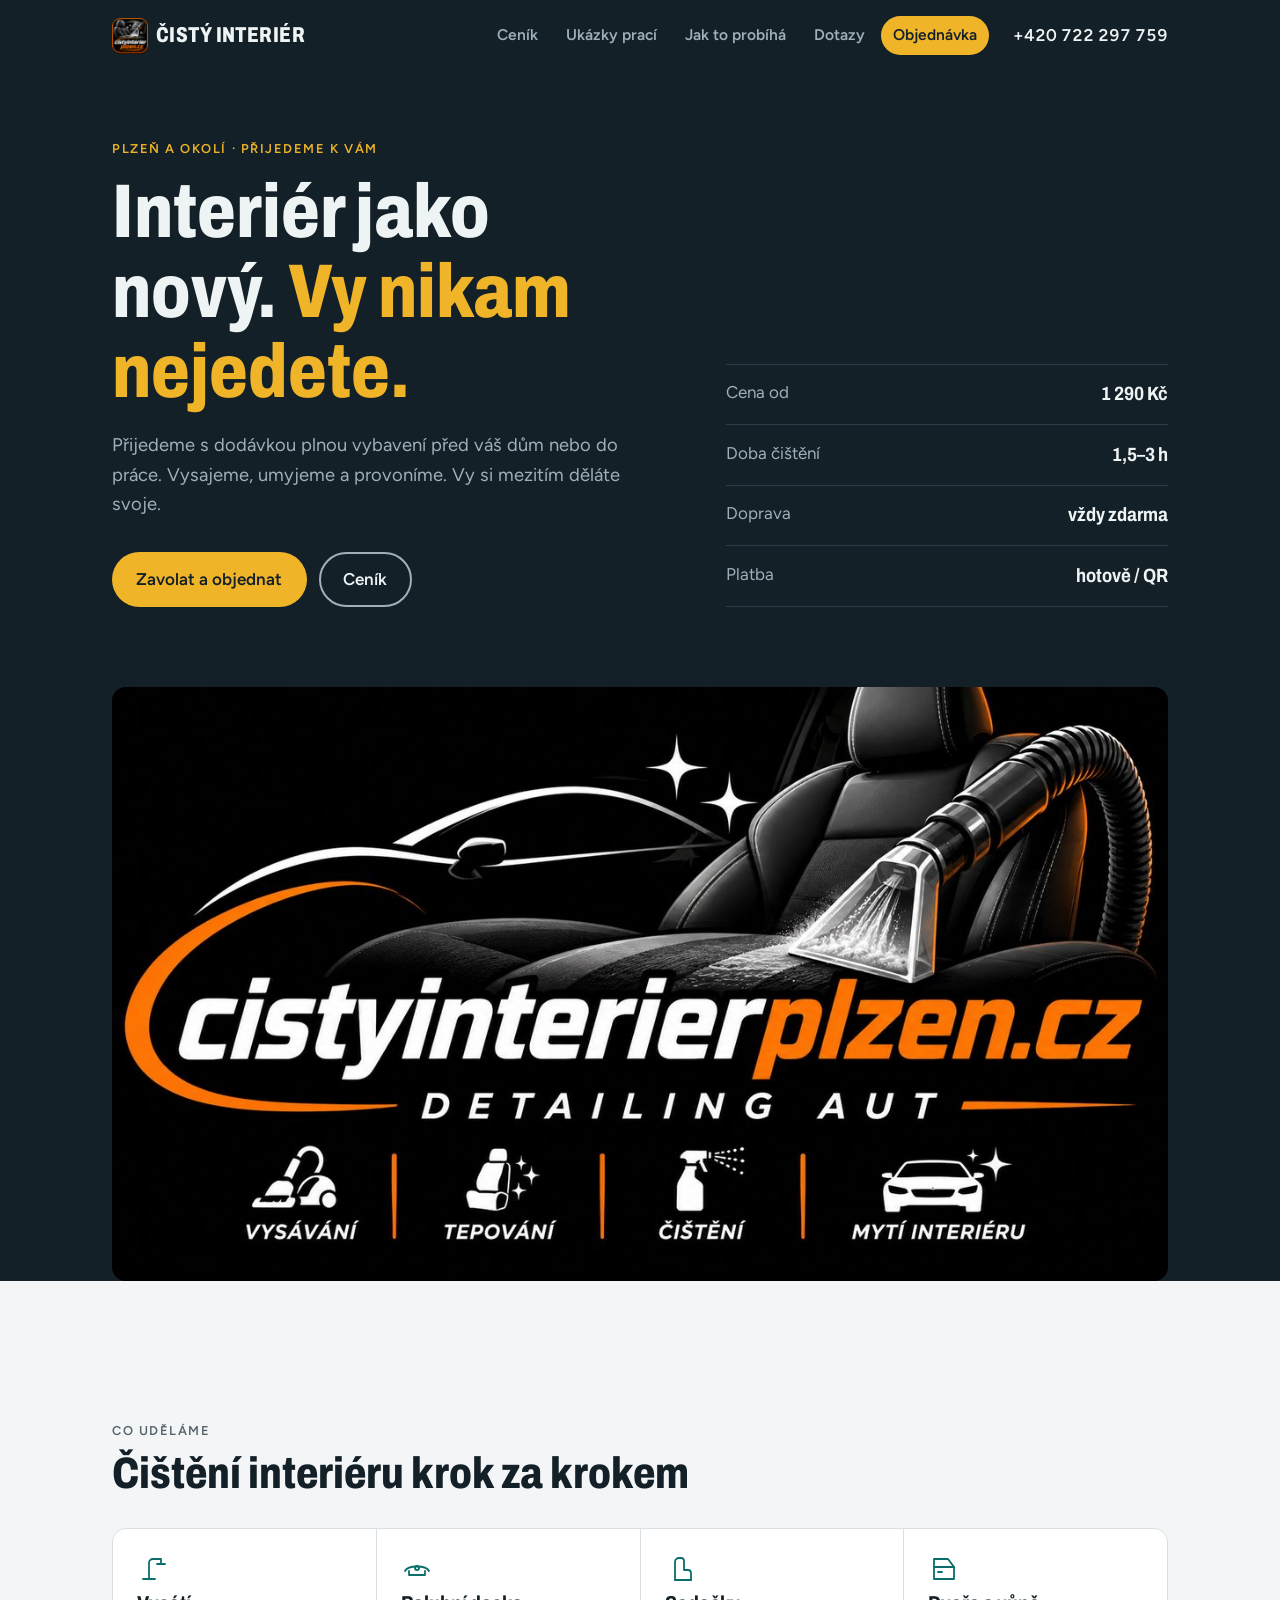
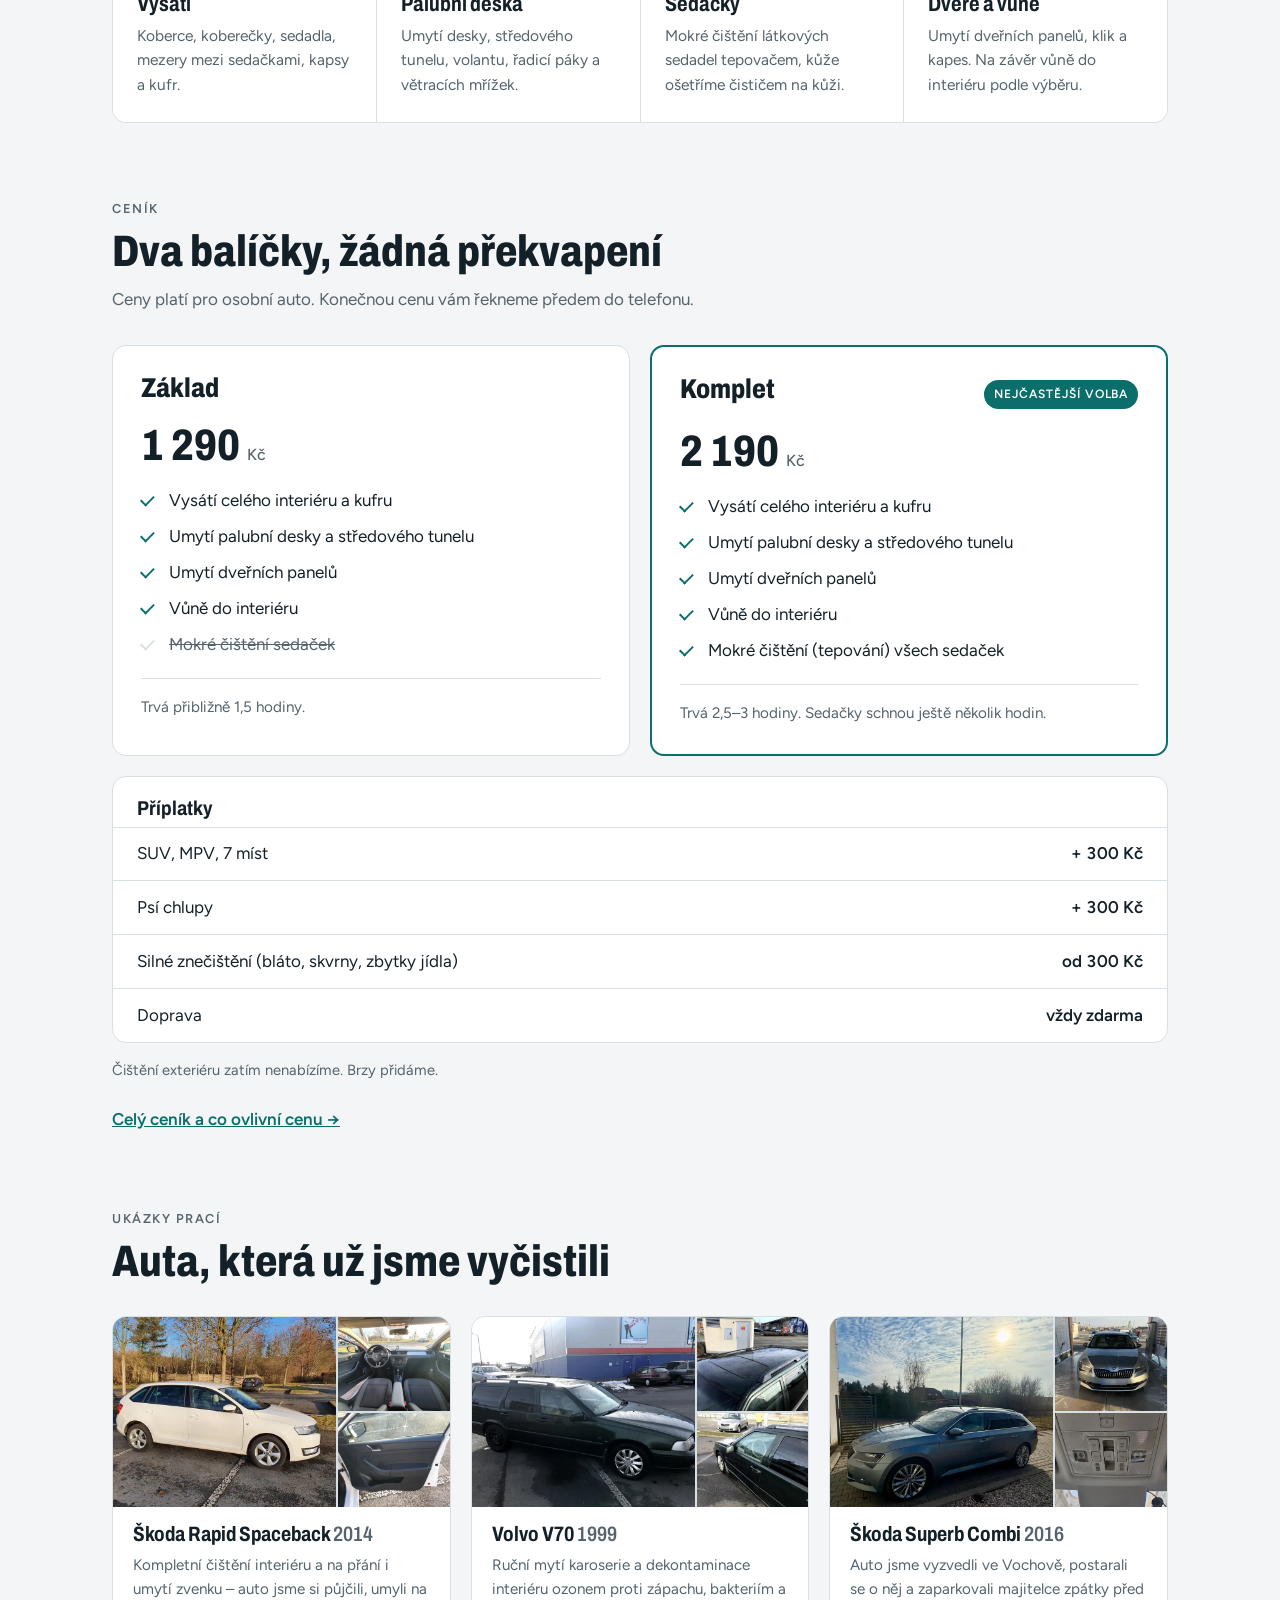
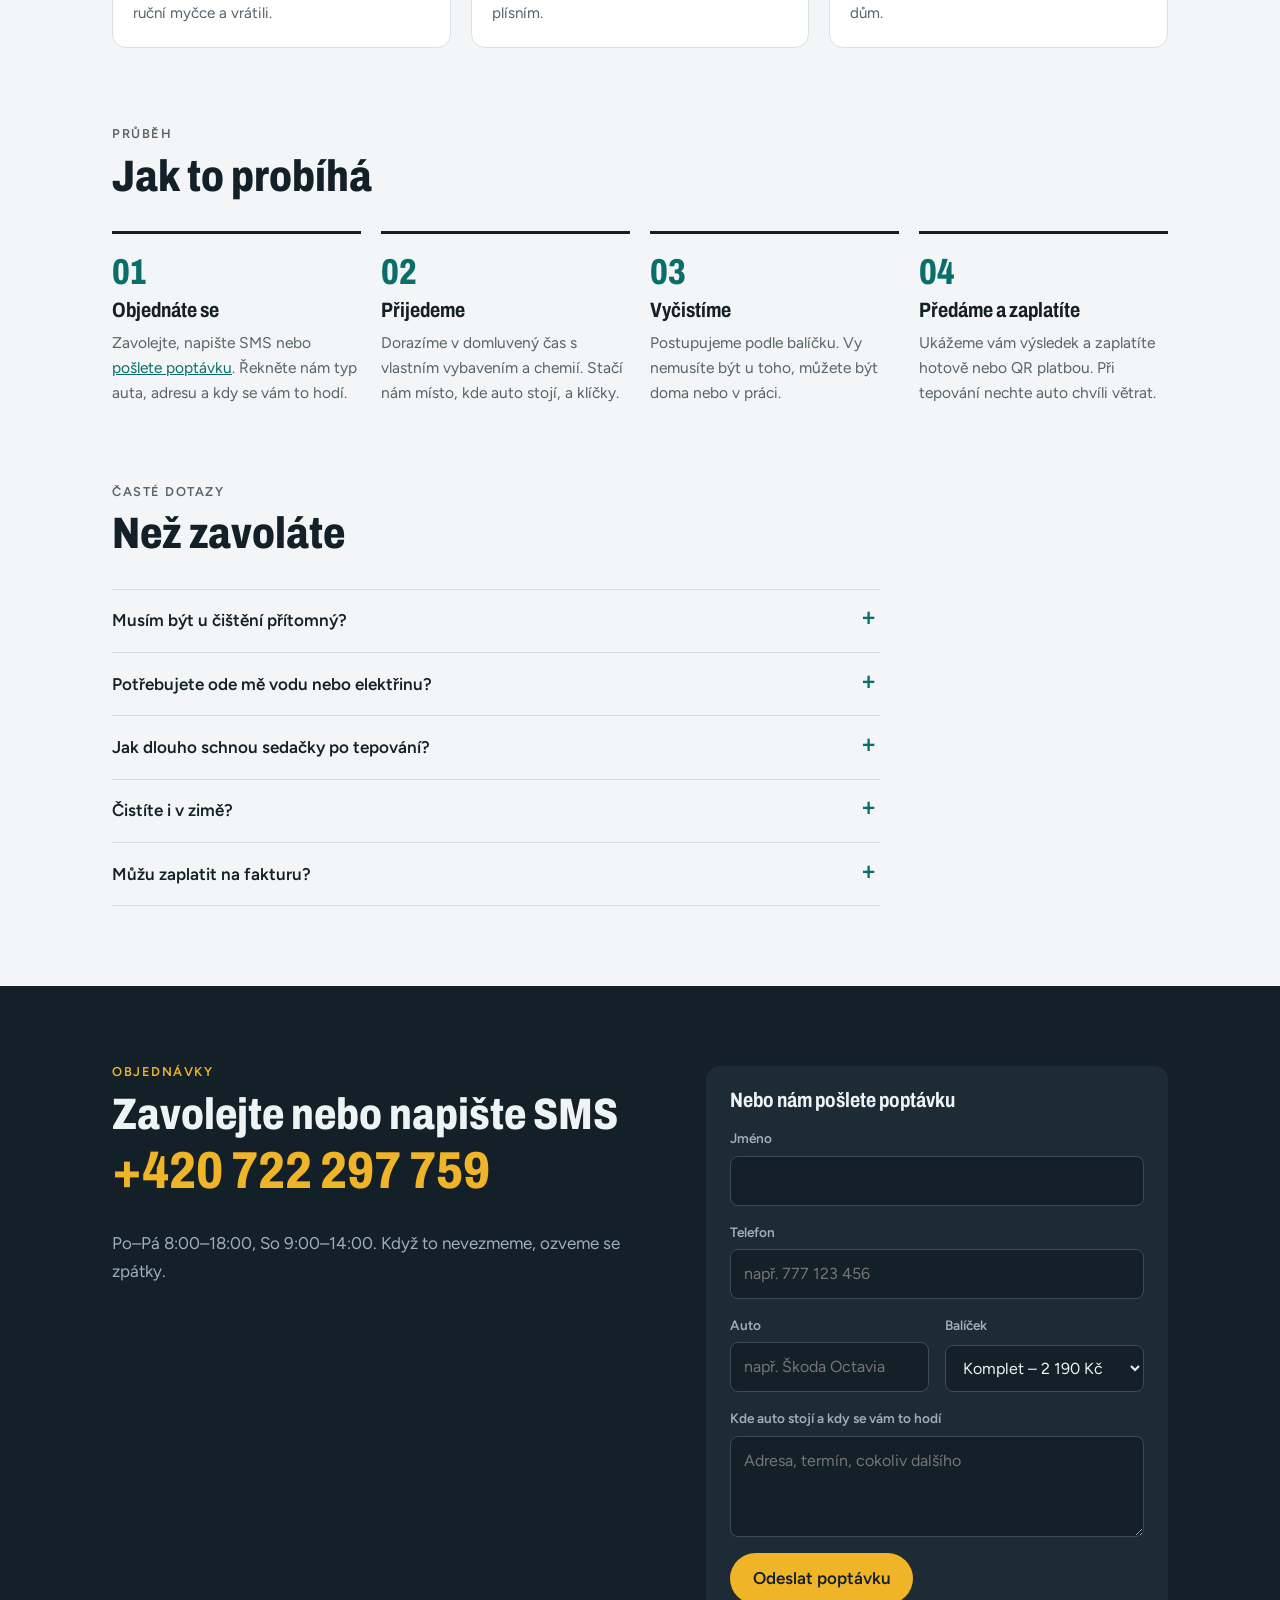
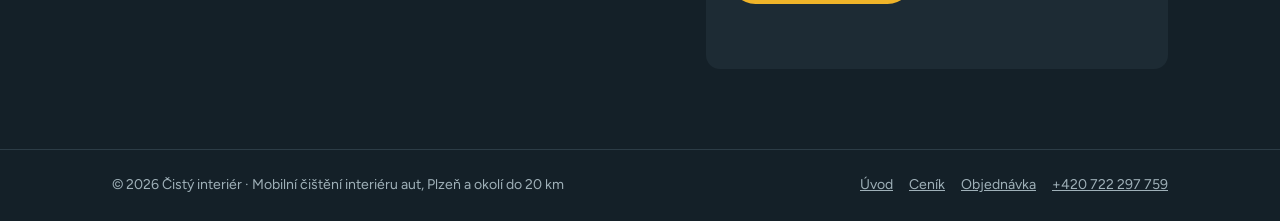
==== commit cbbc618d: "Cache-bust site.css" ====
--- a/index.html
+++ b/index.html
@@ -31,7 +31,7 @@
 <link rel="preconnect" href="https://fonts.googleapis.com">
 <link rel="preconnect" href="https://fonts.gstatic.com" crossorigin>
 <link rel="stylesheet" href="https://fonts.googleapis.com/css2?family=Archivo:wdth,wght@75..100,600..800&family=Figtree:wght@400;500;600&display=swap">
-<link rel="stylesheet" href="/site.css">
+<link rel="stylesheet" href="/site.css?v=2">
 <script type="application/ld+json">
 {
   "@context": "https://schema.org",
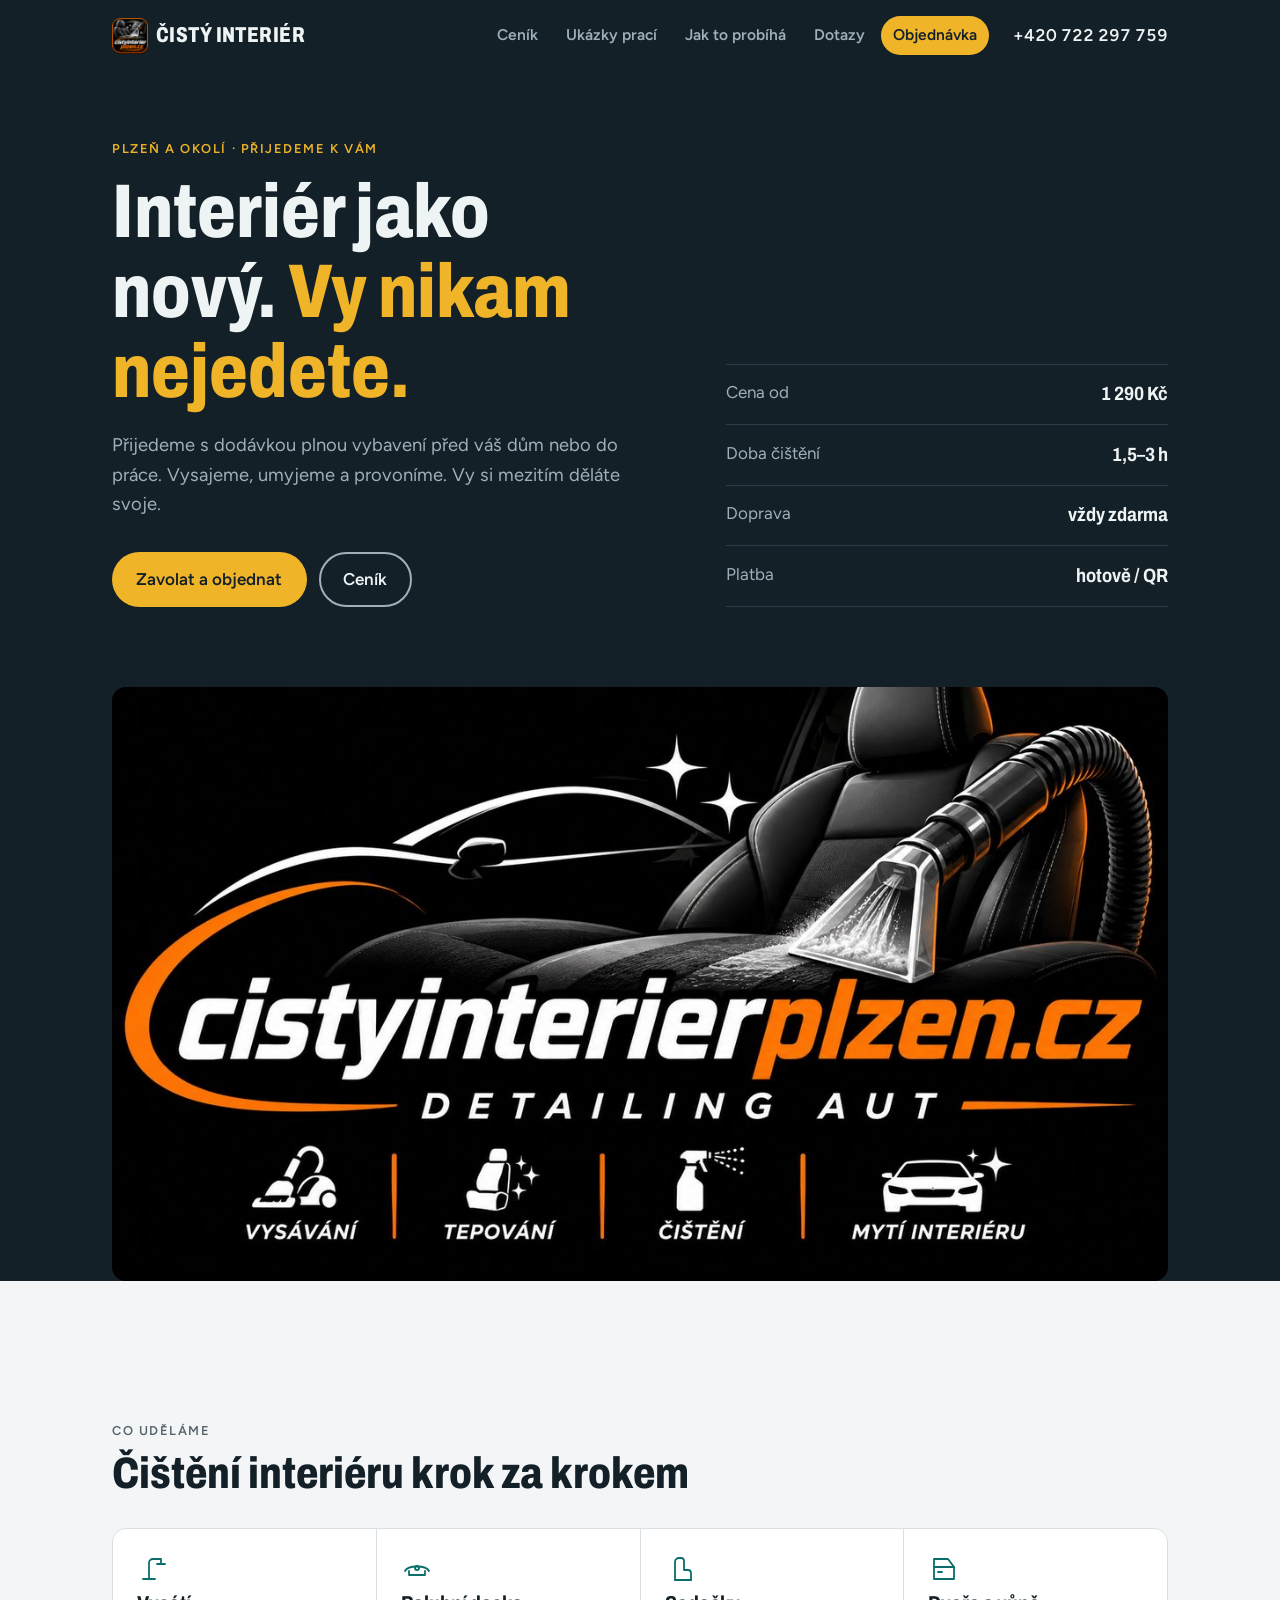
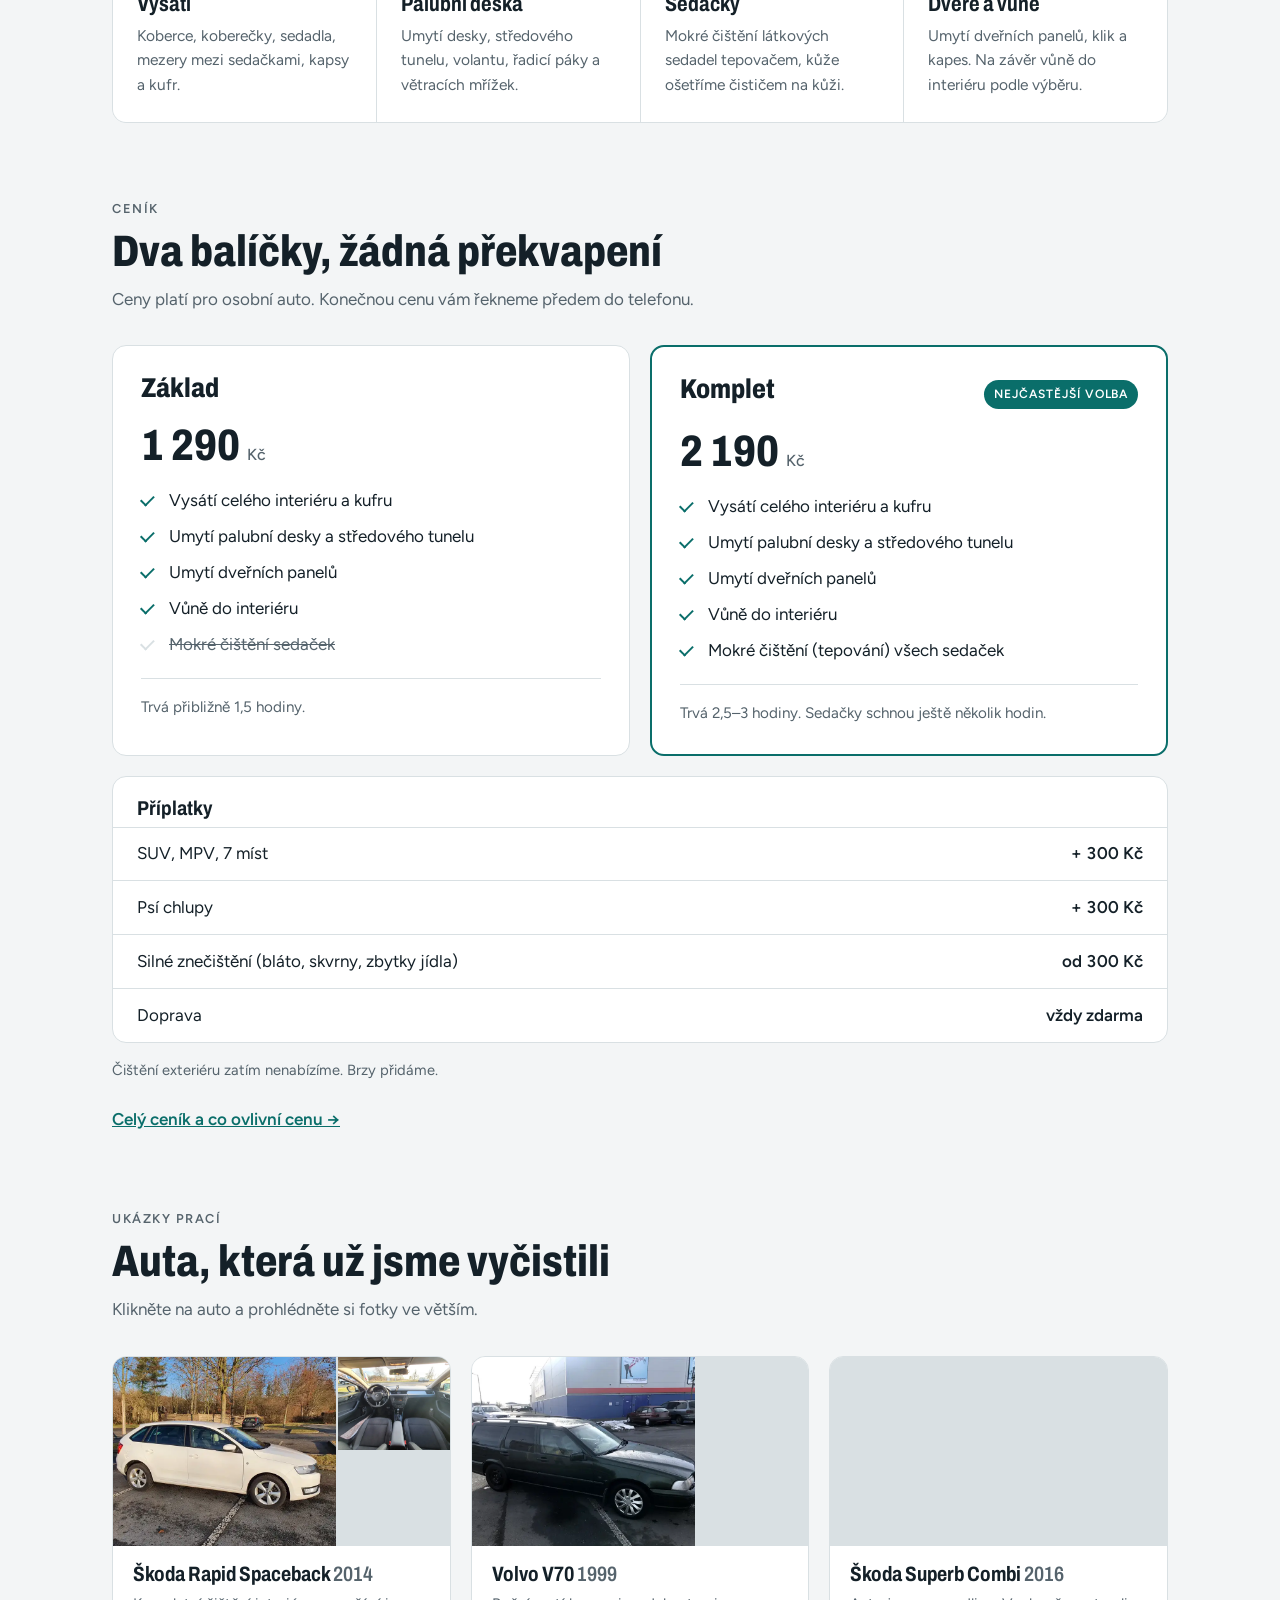
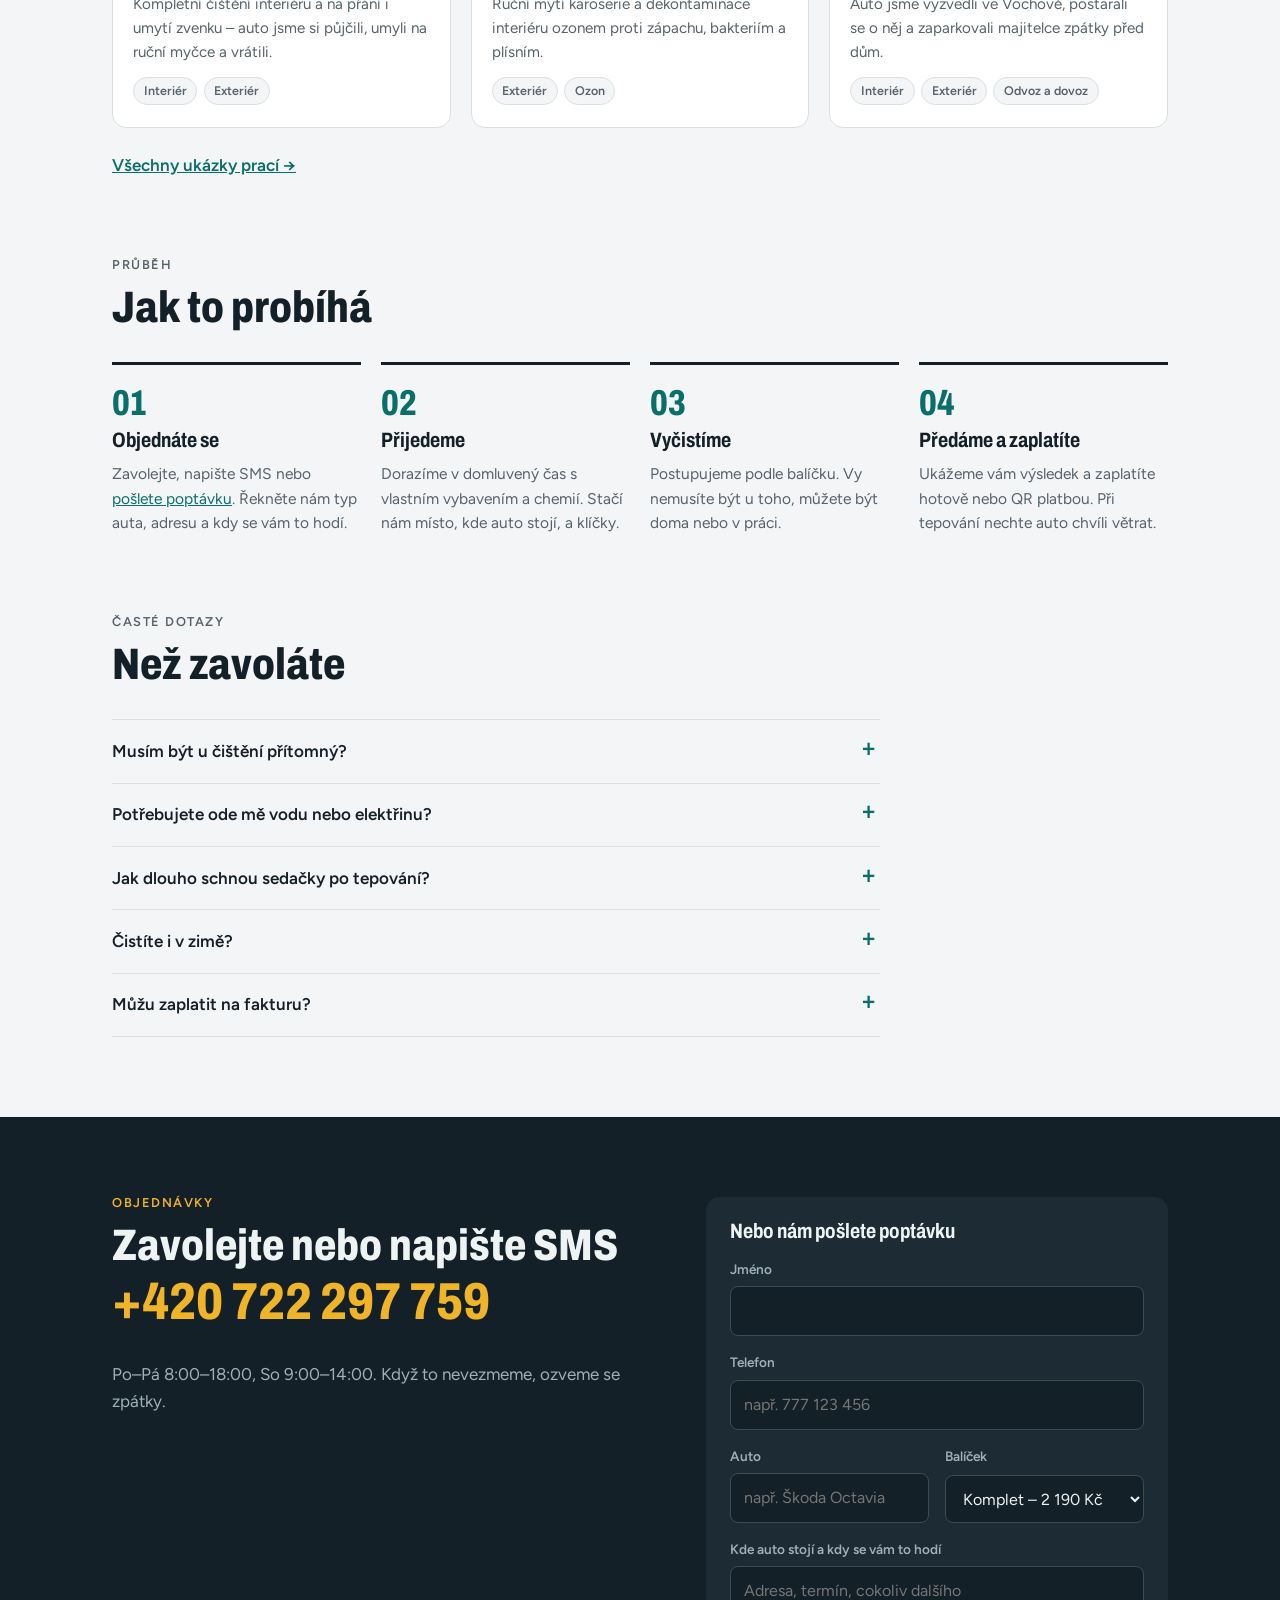
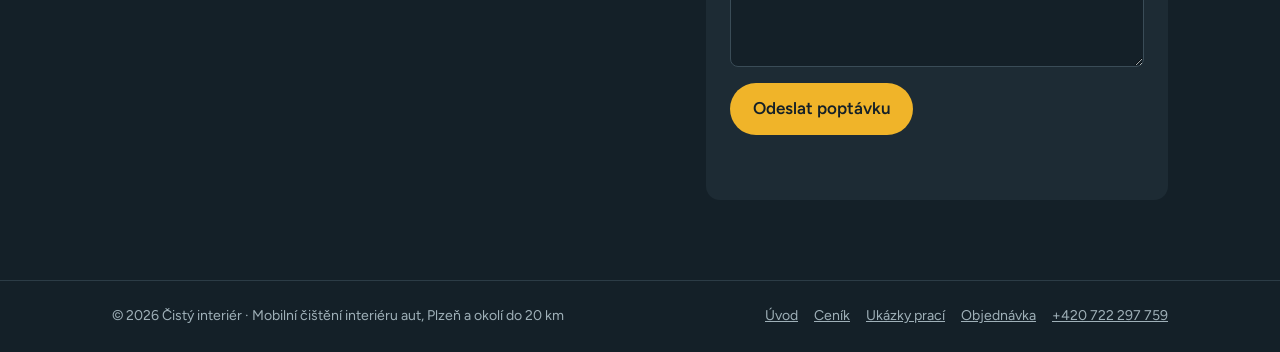
==== commit 4eb3c5ad: "Ukázky prací page with clickable cards and photo lightbox" ====
--- a/index.html
+++ b/index.html
@@ -31,7 +31,7 @@
 <link rel="preconnect" href="https://fonts.googleapis.com">
 <link rel="preconnect" href="https://fonts.gstatic.com" crossorigin>
 <link rel="stylesheet" href="https://fonts.googleapis.com/css2?family=Archivo:wdth,wght@75..100,600..800&family=Figtree:wght@400;500;600&display=swap">
-<link rel="stylesheet" href="/site.css?v=2">
+<link rel="stylesheet" href="/site.css?v=3">
 <script type="application/ld+json">
 {
   "@context": "https://schema.org",
@@ -55,7 +55,7 @@
       <a class="logo" href="/"><img class="logo-img" src="/favicon-32.png" srcset="/apple-touch-icon.png 2x" width="36" height="36" alt="">Čistý interiér</a>
       <nav class="nav" aria-label="Hlavní menu">
         <a href="/cenik">Ceník</a>
-        <a href="/#ukazky">Ukázky prací</a>
+        <a href="/ukazky">Ukázky prací</a>
         <a href="/#prubeh">Jak to probíhá</a>
         <a href="/#dotazy">Dotazy</a>
         <a href="/objednavka" class="nav-cta">Objednávka</a>
@@ -171,42 +171,47 @@
     <div class="section-head">
       <p class="eyebrow">Ukázky prací</p>
       <h2>Auta, která už jsme vyčistili</h2>
+      <p>Klikněte na auto a prohlédněte si fotky ve větším.</p>
     </div>
     <div class="works">
       <article class="work">
         <div class="work-photos">
-          <img src="/prace/rapid-1.webp" width="800" height="600" alt="Škoda Rapid Spaceback 2014 po umytí" loading="lazy" decoding="async">
-          <img src="/prace/rapid-2.webp" width="800" height="600" alt="Vyčištěný interiér Škody Rapid – palubní deska a sedadla" loading="lazy" decoding="async">
-          <img src="/prace/rapid-3.webp" width="800" height="600" alt="Umytý dveřní panel Škody Rapid" loading="lazy" decoding="async">
+          <a class="work-photo" href="/prace/full/rapid-1.webp" data-gallery="rapid"><img src="/prace/rapid-1.webp" width="800" height="600" alt="Škoda Rapid Spaceback 2014 po umytí" loading="lazy" decoding="async"></a>
+          <a class="work-photo" href="/prace/full/rapid-2.webp" data-gallery="rapid"><img src="/prace/rapid-2.webp" width="800" height="600" alt="Vyčištěný interiér Škody Rapid – palubní deska a sedadla" loading="lazy" decoding="async"></a>
+          <a class="work-photo" href="/prace/full/rapid-3.webp" data-gallery="rapid"><img src="/prace/rapid-3.webp" width="800" height="600" alt="Umytý dveřní panel Škody Rapid" loading="lazy" decoding="async"></a>
         </div>
         <div class="work-text">
-          <h3>Škoda Rapid Spaceback <span>2014</span></h3>
+          <h3><button type="button" class="work-open" data-open="rapid">Škoda Rapid Spaceback <span>2014</span></button></h3>
           <p>Kompletní čištění interiéru a na přání i umytí zvenku – auto jsme si půjčili, umyli na ruční myčce a vrátili.</p>
+          <ul class="work-tags"><li>Interiér</li><li>Exteriér</li></ul>
         </div>
       </article>
       <article class="work">
         <div class="work-photos">
-          <img src="/prace/volvo-1.webp" width="800" height="600" alt="Volvo V70 1999 po umytí" loading="lazy" decoding="async">
-          <img src="/prace/volvo-2.webp" width="800" height="600" alt="Umytá střecha Volva V70" loading="lazy" decoding="async">
-          <img src="/prace/volvo-3.webp" width="800" height="600" alt="Bok Volva V70 po ručním mytí" loading="lazy" decoding="async">
+          <a class="work-photo" href="/prace/full/volvo-1.webp" data-gallery="volvo"><img src="/prace/volvo-1.webp" width="800" height="600" alt="Volvo V70 1999 po umytí" loading="lazy" decoding="async"></a>
+          <a class="work-photo" href="/prace/full/volvo-2.webp" data-gallery="volvo"><img src="/prace/volvo-2.webp" width="800" height="600" alt="Umytá střecha Volva V70" loading="lazy" decoding="async"></a>
+          <a class="work-photo" href="/prace/full/volvo-3.webp" data-gallery="volvo"><img src="/prace/volvo-3.webp" width="800" height="600" alt="Bok Volva V70 po ručním mytí" loading="lazy" decoding="async"></a>
         </div>
         <div class="work-text">
-          <h3>Volvo V70 <span>1999</span></h3>
+          <h3><button type="button" class="work-open" data-open="volvo">Volvo V70 <span>1999</span></button></h3>
           <p>Ruční mytí karoserie a dekontaminace interiéru ozonem proti zápachu, bakteriím a plísním.</p>
+          <ul class="work-tags"><li>Exteriér</li><li>Ozon</li></ul>
         </div>
       </article>
       <article class="work">
         <div class="work-photos">
-          <img src="/prace/superb-1.webp" width="800" height="600" alt="Škoda Superb Combi 2016 zaparkovaná před domem majitelky" loading="lazy" decoding="async">
-          <img src="/prace/superb-2.webp" width="800" height="600" alt="Škoda Superb na ruční myčce" loading="lazy" decoding="async">
-          <img src="/prace/superb-3.webp" width="800" height="600" alt="Vyčištěný strop a ovládání v interiéru Škody Superb" loading="lazy" decoding="async">
+          <a class="work-photo" href="/prace/full/superb-1.webp" data-gallery="superb"><img src="/prace/superb-1.webp" width="800" height="600" alt="Škoda Superb Combi 2016 zaparkovaná před domem majitelky" loading="lazy" decoding="async"></a>
+          <a class="work-photo" href="/prace/full/superb-2.webp" data-gallery="superb"><img src="/prace/superb-2.webp" width="800" height="600" alt="Škoda Superb na ruční myčce" loading="lazy" decoding="async"></a>
+          <a class="work-photo" href="/prace/full/superb-3.webp" data-gallery="superb"><img src="/prace/superb-3.webp" width="800" height="600" alt="Vyčištěný strop a ovládání v interiéru Škody Superb" loading="lazy" decoding="async"></a>
         </div>
         <div class="work-text">
-          <h3>Škoda Superb Combi <span>2016</span></h3>
+          <h3><button type="button" class="work-open" data-open="superb">Škoda Superb Combi <span>2016</span></button></h3>
           <p>Auto jsme vyzvedli ve Vochově, postarali se o něj a zaparkovali majitelce zpátky před dům.</p>
-        </div>
-      </article>
-    </div>
+          <ul class="work-tags"><li>Interiér</li><li>Exteriér</li><li>Odvoz a dovoz</li></ul>
+        </div>
+      </article>
+    </div>
+    <p class="more-link"><a href="/ukazky">Všechny ukázky prací →</a></p>
   </div>
 </section>
 
@@ -297,10 +302,17 @@
 <footer>
   <div class="wrap">
     <span>© 2026 Čistý interiér · Mobilní čištění interiéru aut, Plzeň a okolí do 20 km</span>
-    <nav aria-label="Odkazy v patičce"><a href="/">Úvod</a><a href="/cenik">Ceník</a><a href="/objednavka">Objednávka</a><a href="tel:+420722297759">+420 722 297 759</a></nav>
+    <nav aria-label="Odkazy v patičce"><a href="/">Úvod</a><a href="/cenik">Ceník</a><a href="/ukazky">Ukázky prací</a><a href="/objednavka">Objednávka</a><a href="tel:+420722297759">+420 722 297 759</a></nav>
   </div>
 </footer>
 
-<script src="/site.js" defer></script>
+<dialog class="lightbox" id="lightbox" aria-label="Fotky">
+  <button type="button" class="lb-close" aria-label="Zavřít">×</button>
+  <button type="button" class="lb-prev" aria-label="Předchozí fotka">‹</button>
+  <figure><img alt=""><figcaption></figcaption></figure>
+  <button type="button" class="lb-next" aria-label="Další fotka">›</button>
+</dialog>
+
+<script src="/site.js?v=3" defer></script>
 </body>
 </html>
--- a/site.css
+++ b/site.css
@@ -199,9 +199,41 @@
 .work { background: var(--surface); border: 1px solid var(--line); border-radius: 14px; overflow: hidden; display: grid; align-content: start; }
 .work-photos { display: grid; grid-template-columns: 2fr 1fr; grid-template-rows: 1fr 1fr; gap: 2px; background: var(--line); aspect-ratio: 4 / 2.25; }
 .work-photos img { display: block; width: 100%; height: 100%; object-fit: cover; min-height: 0; }
-.work-photos img:first-child { grid-row: 1 / 3; }
 .work-text { padding: 1.1rem 1.25rem 1.35rem; display: grid; gap: 0.4rem; }
 .work h3 { font-size: 1.3rem; font-weight: 700; }
 .work h3 span { color: var(--muted); font-weight: 600; }
 .work p { margin: 0; color: var(--muted); font-size: 0.95rem; }
 @media (max-width: 860px) { .works { grid-template-columns: minmax(0, 1fr); max-width: 32rem; } }
+.work-photo { display: block; min-height: 0; overflow: hidden; cursor: zoom-in; }
+.work-photo:first-child { grid-row: 1 / 3; }
+.work-photo img { transition: transform .25s ease; }
+.work-photo:hover img { transform: scale(1.04); }
+.work-open { all: unset; cursor: pointer; font: inherit; }
+.work-open::after { content: ""; position: absolute; inset: 0; }
+.work { position: relative; transition: box-shadow .2s ease, transform .2s ease; }
+.work:hover { box-shadow: 0 10px 28px rgba(20, 32, 40, .14); transform: translateY(-2px); }
+.work-photo, .work-open:focus-visible { position: relative; z-index: 1; }
+.work-open:focus-visible { outline: 3px solid var(--signal); outline-offset: 3px; border-radius: 4px; }
+.work-tags { list-style: none; margin: 0.35rem 0 0; padding: 0; display: flex; flex-wrap: wrap; gap: 0.4rem; }
+.work-tags li { font-size: 0.78rem; font-weight: 600; padding: 0.2rem 0.6rem; border-radius: 999px; background: var(--bg); border: 1px solid var(--line); color: var(--muted); }
+@media (prefers-reduced-motion: reduce) { .work, .work-photo img { transition: none; } .work:hover { transform: none; } }
+
+/* Lightbox */
+.lightbox { border: 0; padding: 0; background: transparent; max-width: 100vw; max-height: 100vh; width: 100vw; height: 100vh; margin: 0; }
+.lightbox::backdrop { background: rgba(8, 14, 18, .92); }
+.lightbox[open] { display: grid; grid-template-columns: 3.5rem minmax(0, 1fr) 3.5rem; align-items: center; }
+.lightbox figure { margin: 0; display: grid; justify-items: center; gap: 0.75rem; grid-column: 2; }
+.lightbox img { max-width: 100%; max-height: calc(100vh - 6rem); width: auto; height: auto; border-radius: 10px; box-shadow: 0 10px 40px rgba(0,0,0,.5); }
+.lightbox figcaption { color: #eef3f4; font-size: 0.95rem; text-align: center; padding-inline: 1rem; }
+.lightbox button { background: rgba(255,255,255,.12); color: #fff; border: 0; border-radius: 999px; width: 3rem; height: 3rem; font-size: 2rem; line-height: 1; cursor: pointer; justify-self: center; }
+.lightbox button:hover { background: rgba(255,255,255,.24); }
+.lightbox .lb-prev { grid-column: 1; grid-row: 1; }
+.lightbox .lb-next { grid-column: 3; grid-row: 1; }
+.lightbox .lb-close { position: fixed; top: 1rem; right: 1rem; z-index: 2; }
+@media (max-width: 600px) {
+  .lightbox[open] { grid-template-columns: minmax(0, 1fr); }
+  .lightbox figure { grid-column: 1; grid-row: 1; }
+  .lightbox .lb-prev, .lightbox .lb-next { position: fixed; bottom: 1.25rem; grid-column: auto; }
+  .lightbox .lb-prev { left: 1.25rem; } .lightbox .lb-next { right: 1.25rem; }
+  .lightbox img { max-height: calc(100vh - 9rem); }
+}
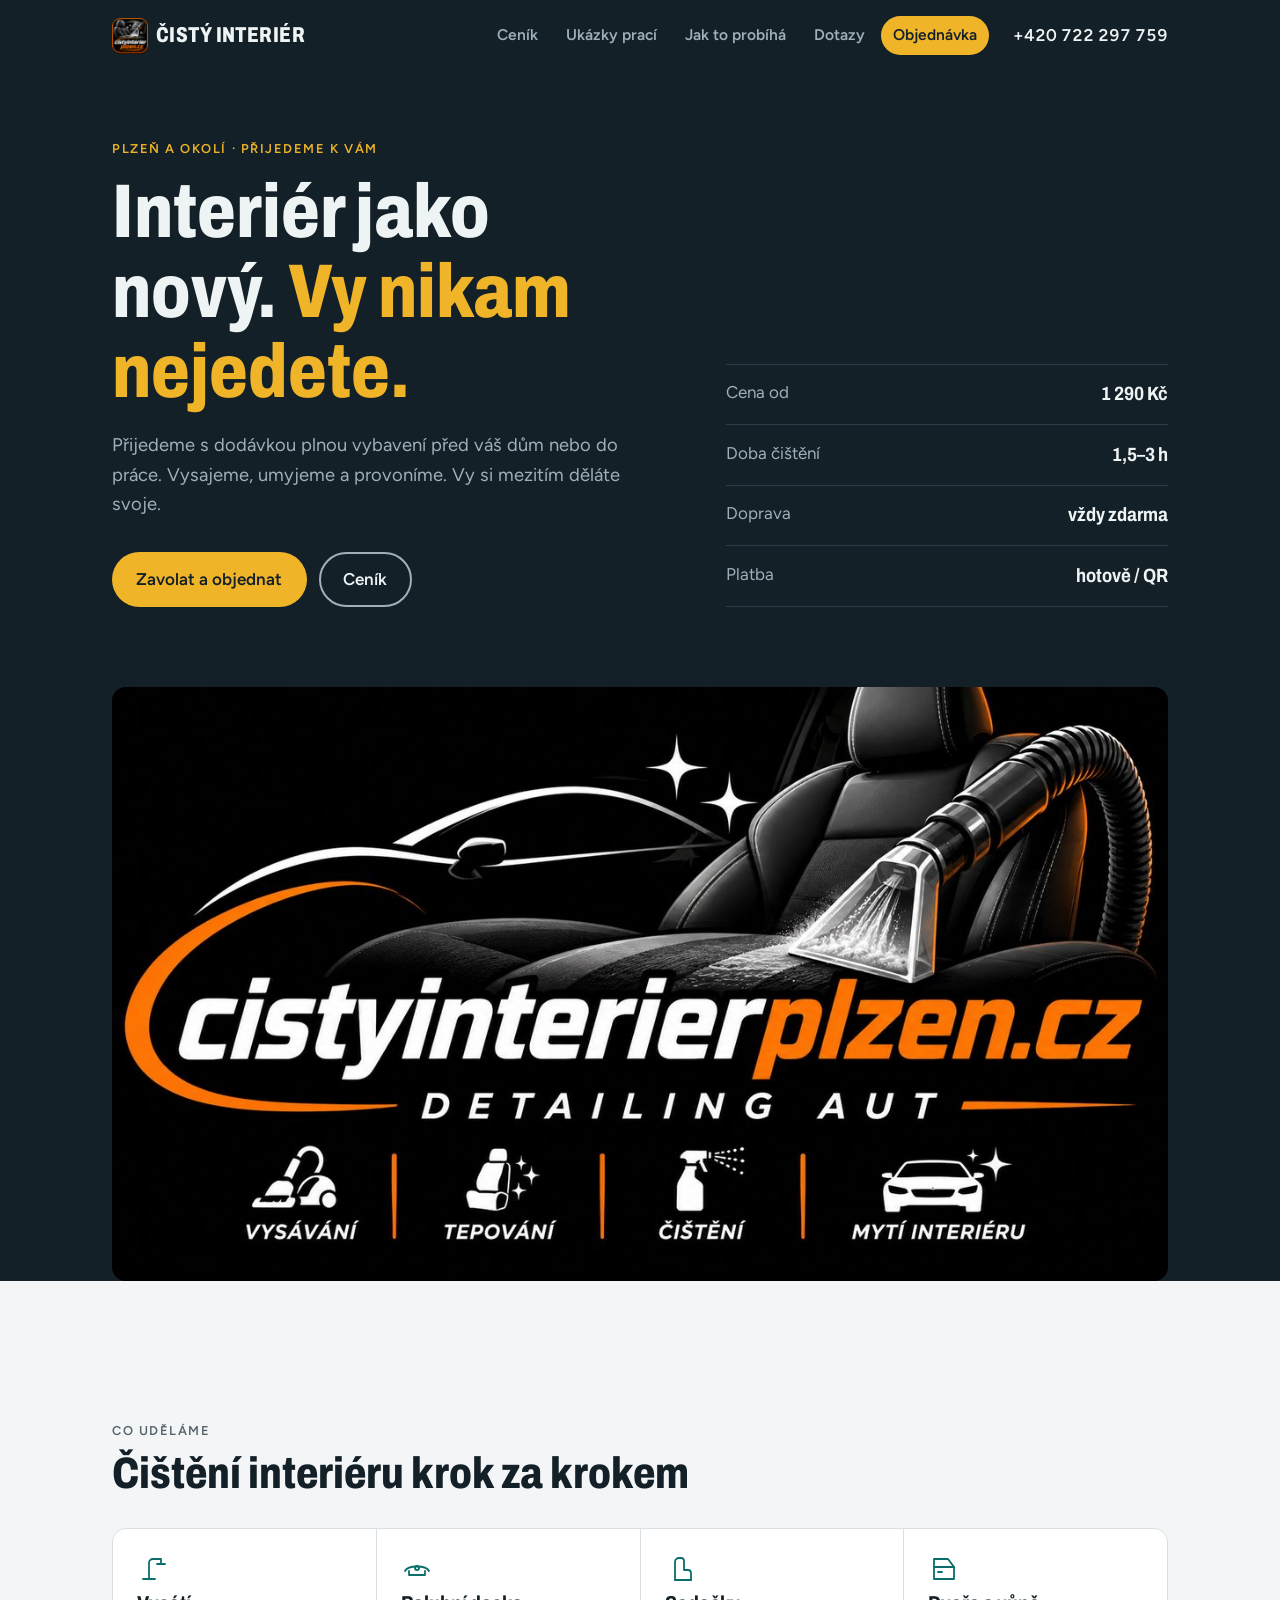
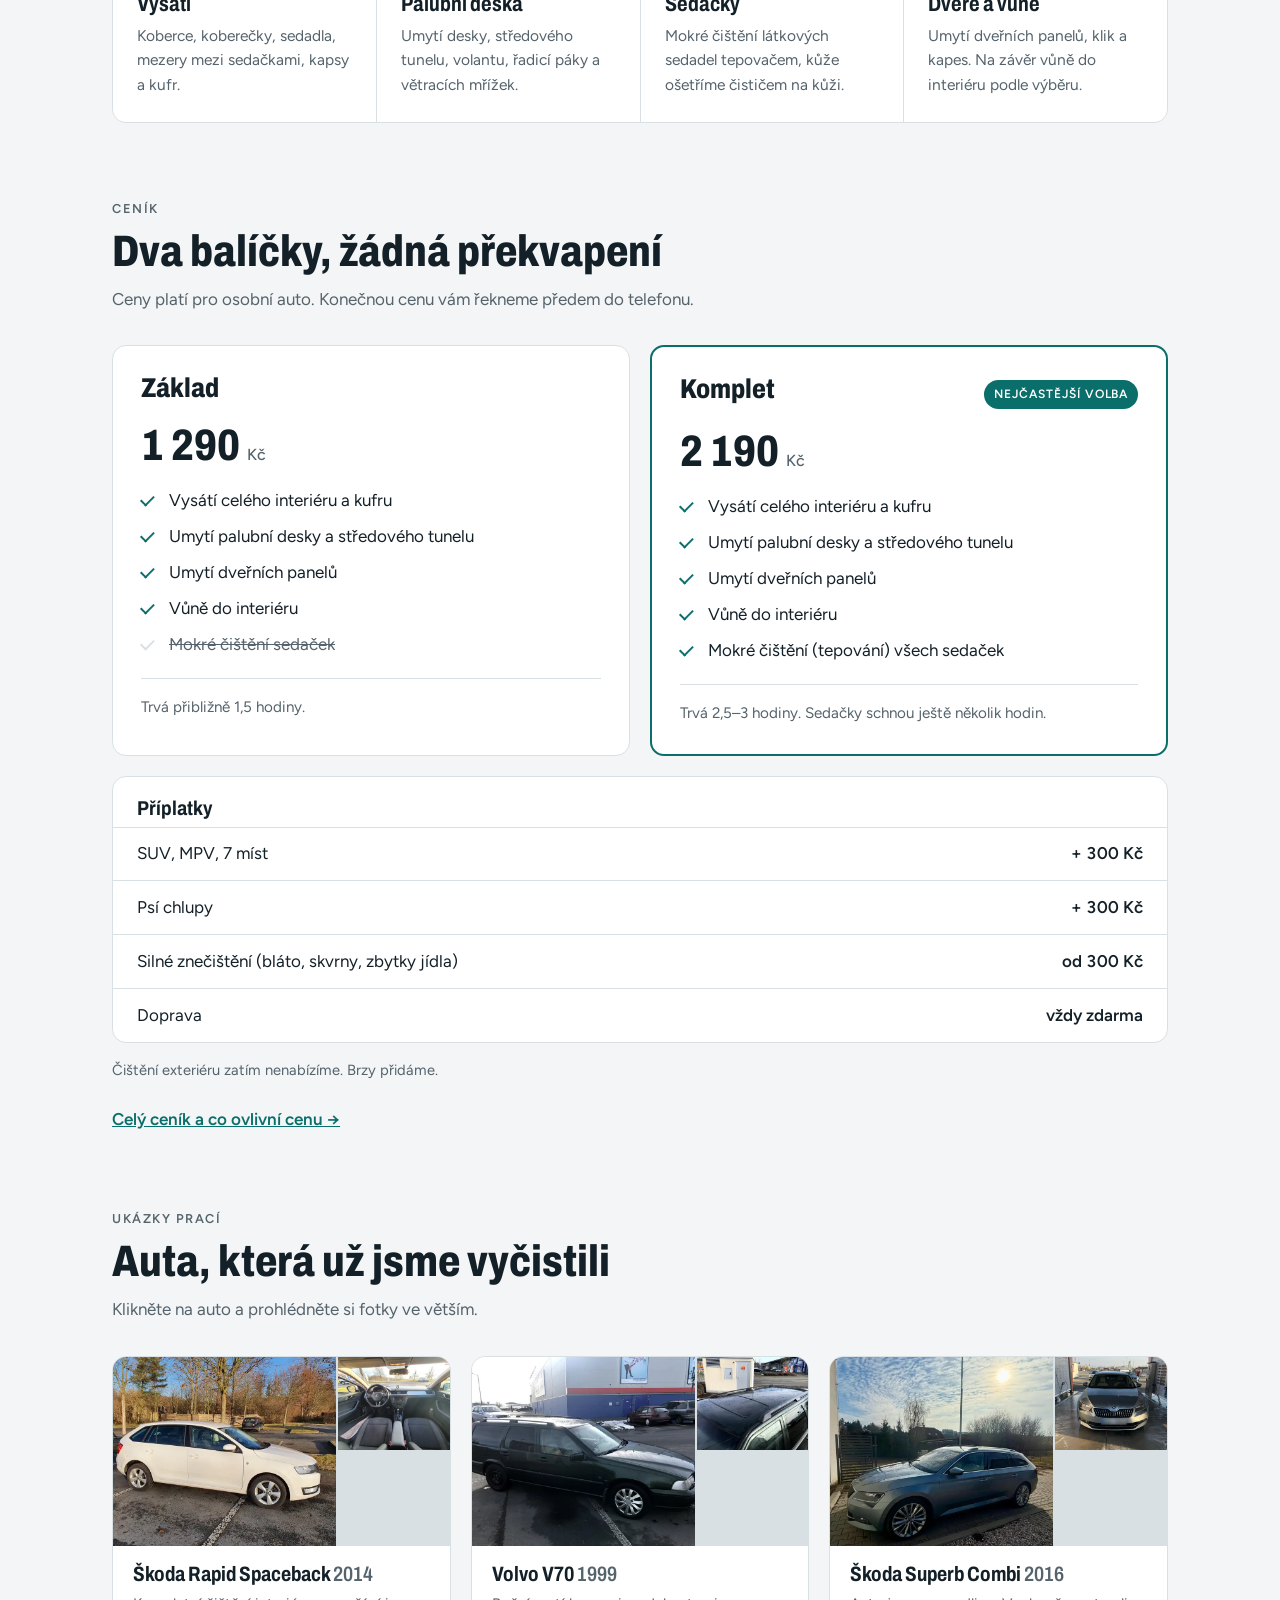
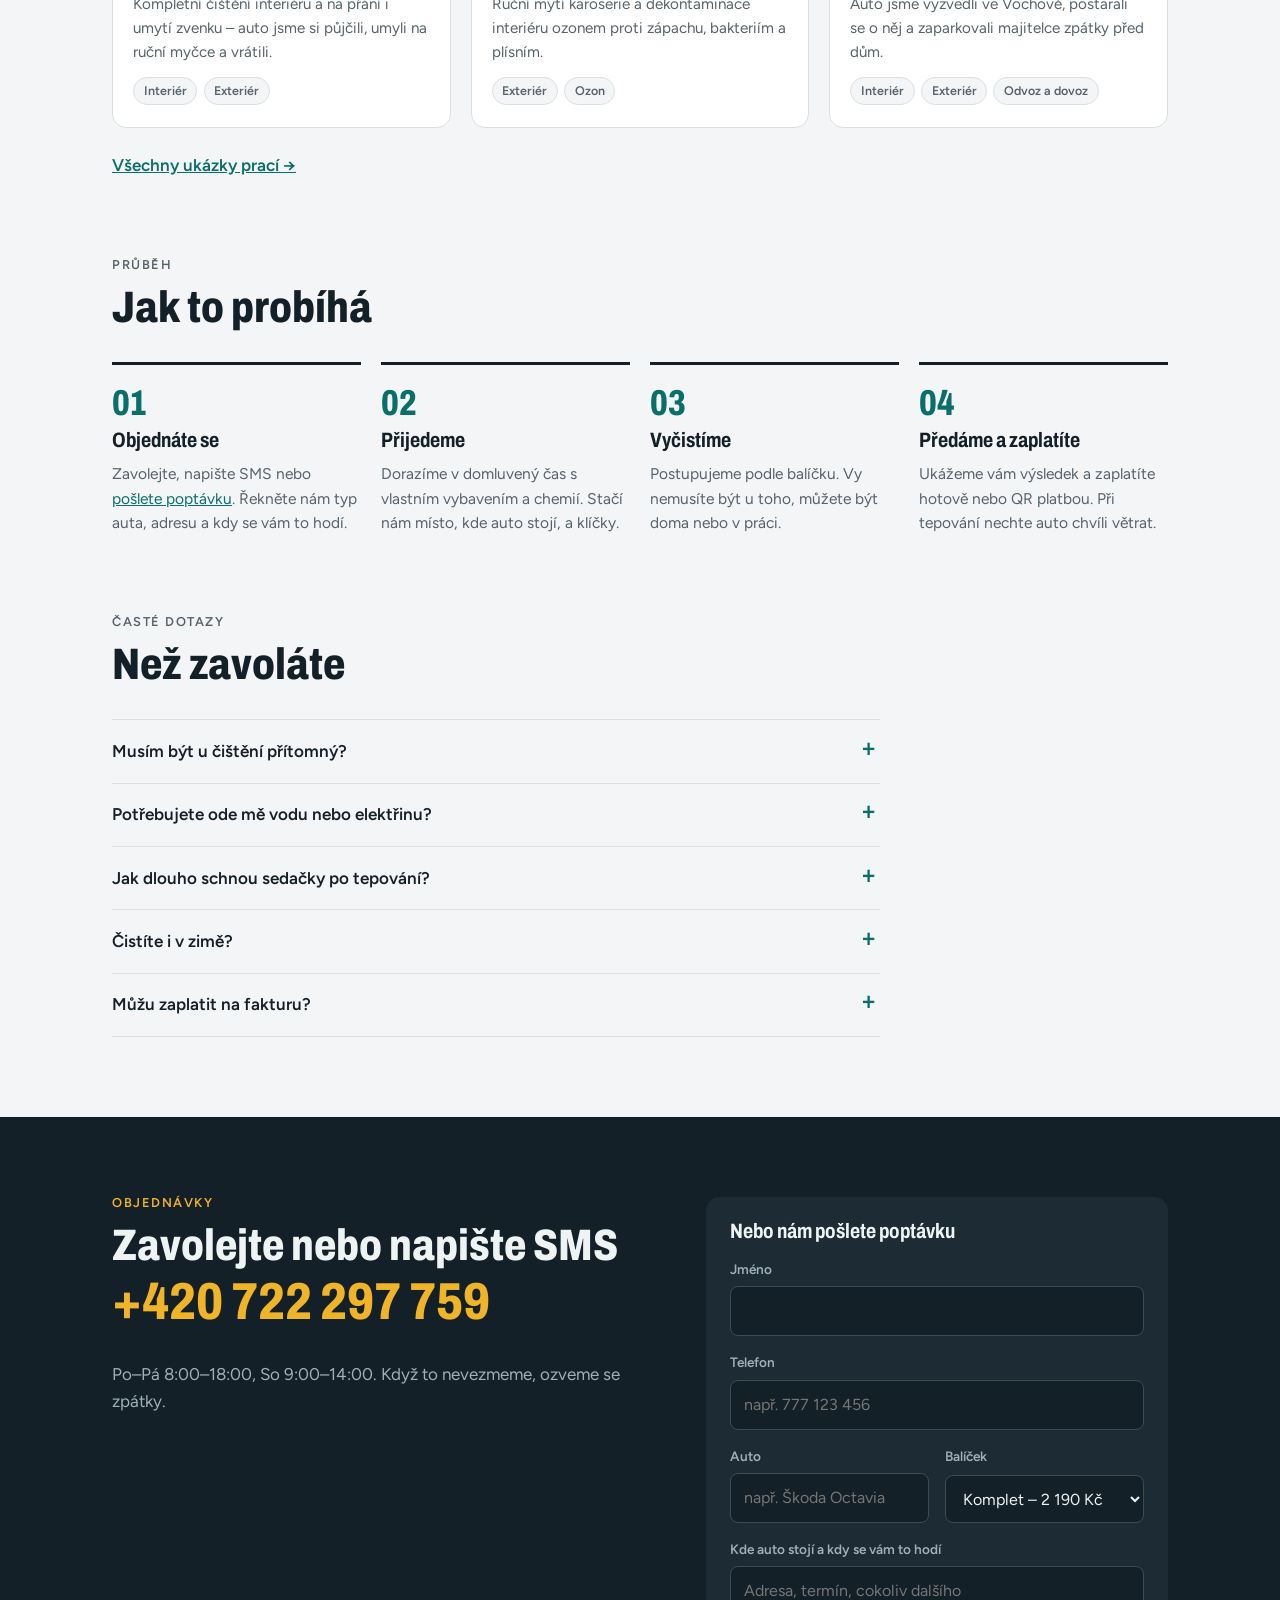
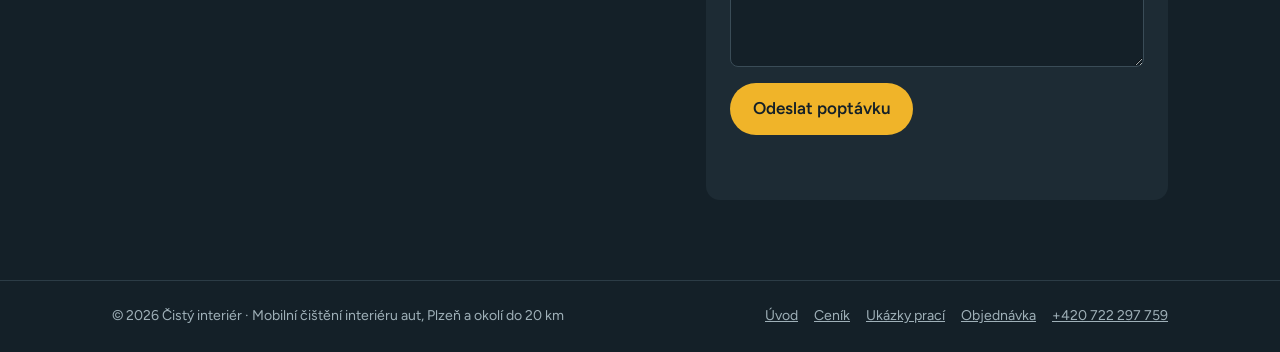
==== commit 593eb844: "Add Umami analytics + events (Telefon, Poptávka, Galerie)" ====
--- a/index.html
+++ b/index.html
@@ -46,6 +46,7 @@
   "priceRange": "1290–2190 Kč"
 }
 </script>
+<script defer src="https://umami.jandolejs.cz/script.js" data-website-id="bc774116-2fc9-499b-b918-6035729e1bee"></script>
 </head>
 <body>
 
@@ -313,6 +314,6 @@
   <button type="button" class="lb-next" aria-label="Další fotka">›</button>
 </dialog>
 
-<script src="/site.js?v=3" defer></script>
+<script src="/site.js?v=4" defer></script>
 </body>
 </html>
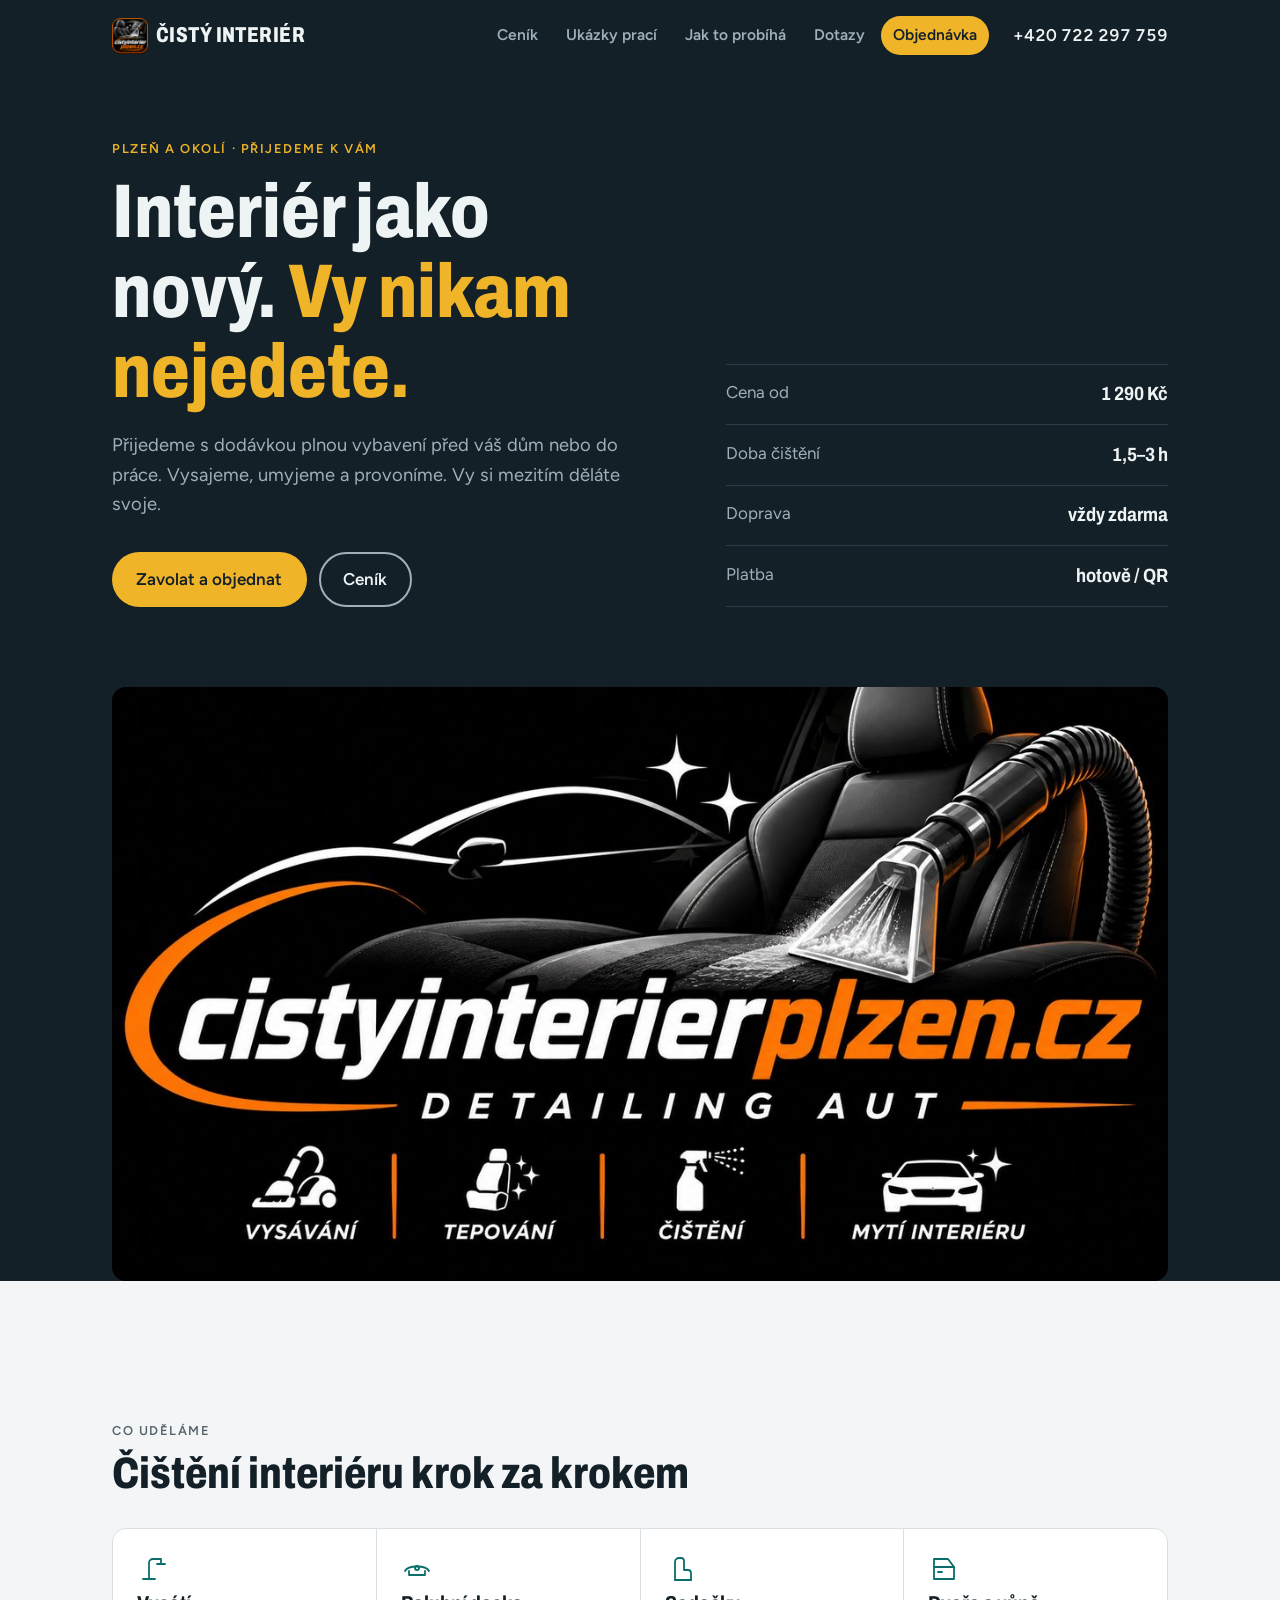
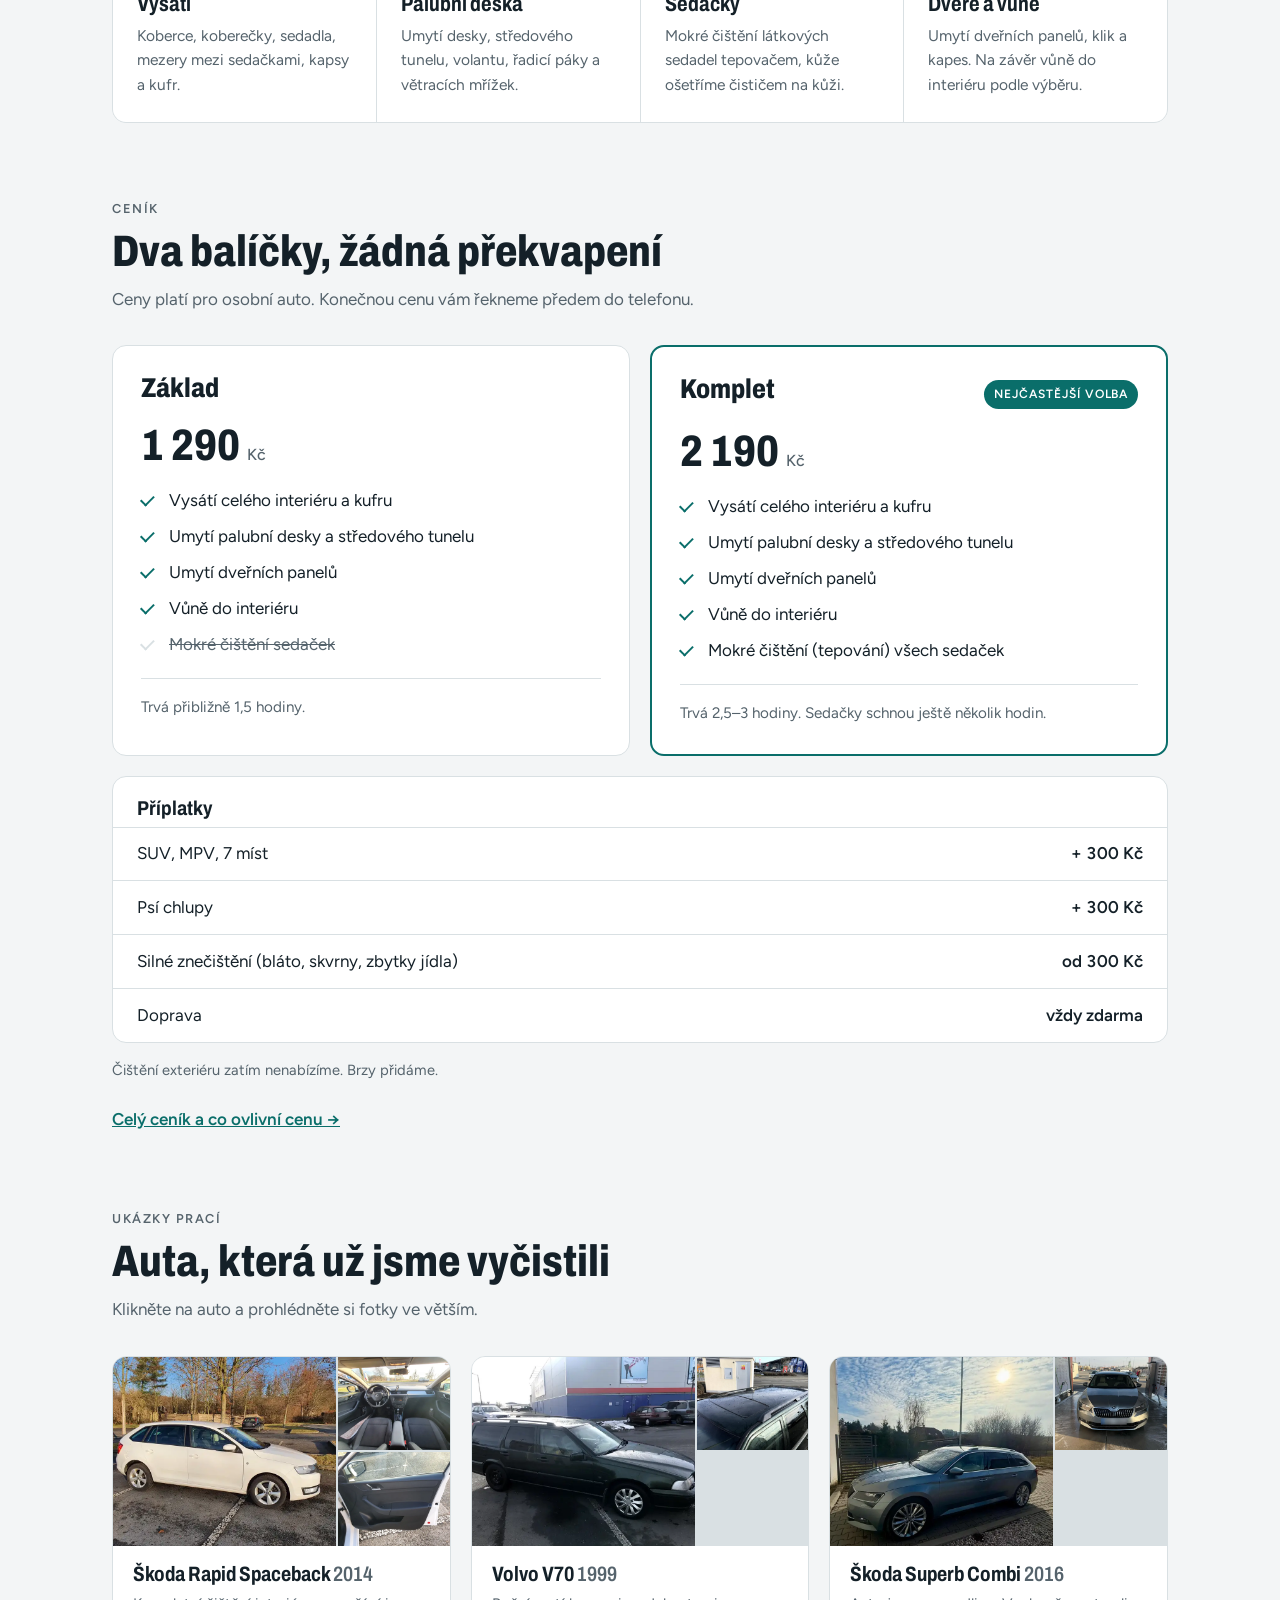
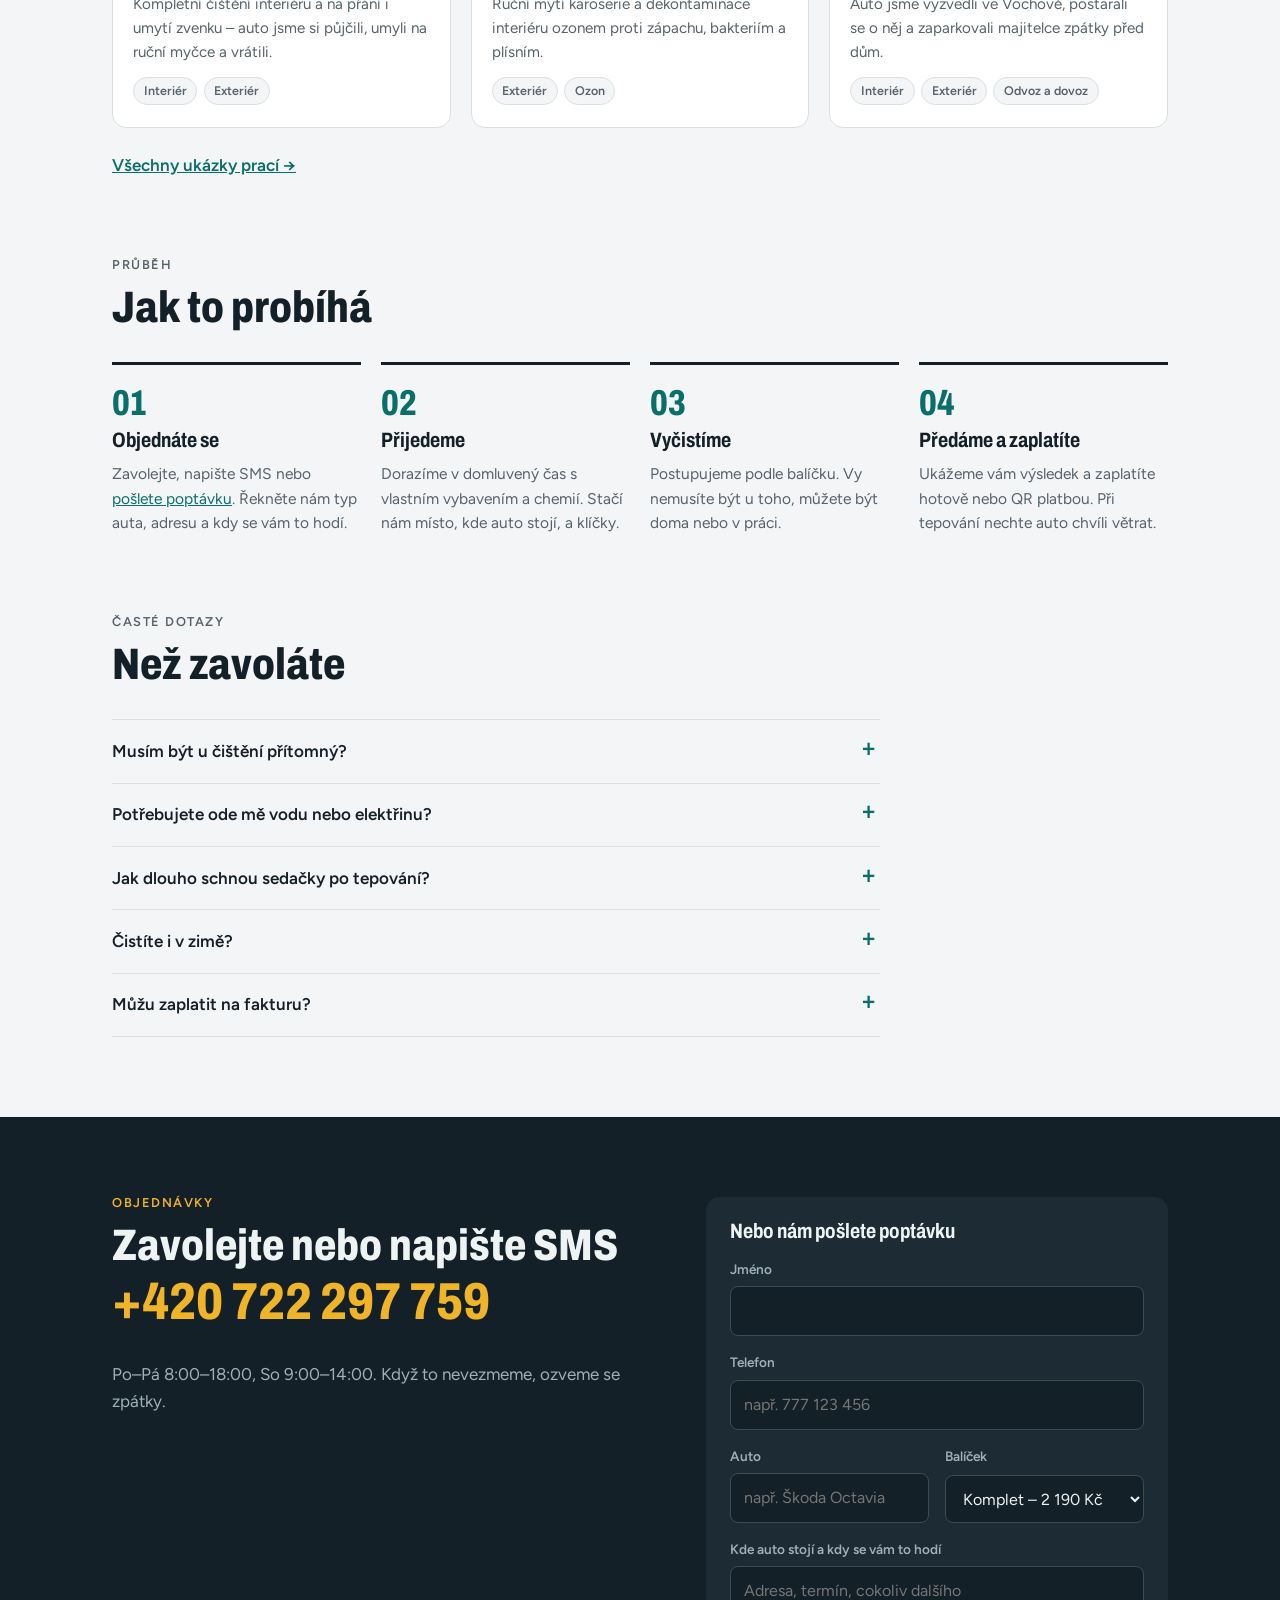
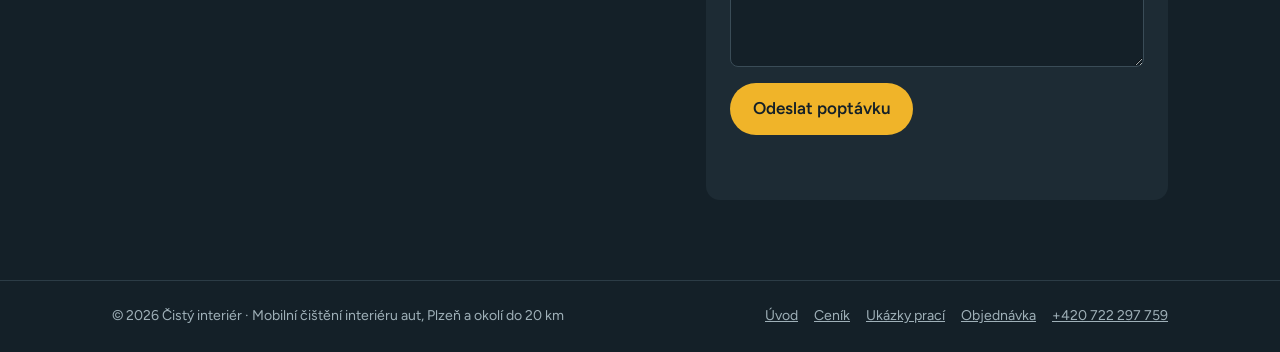
==== commit 699eef1a: "Umami events: phone_number_clicked, poptavka_submited with form data backup" ====
--- a/index.html
+++ b/index.html
@@ -314,6 +314,6 @@
   <button type="button" class="lb-next" aria-label="Další fotka">›</button>
 </dialog>
 
-<script src="/site.js?v=4" defer></script>
+<script src="/site.js?v=5" defer></script>
 </body>
 </html>
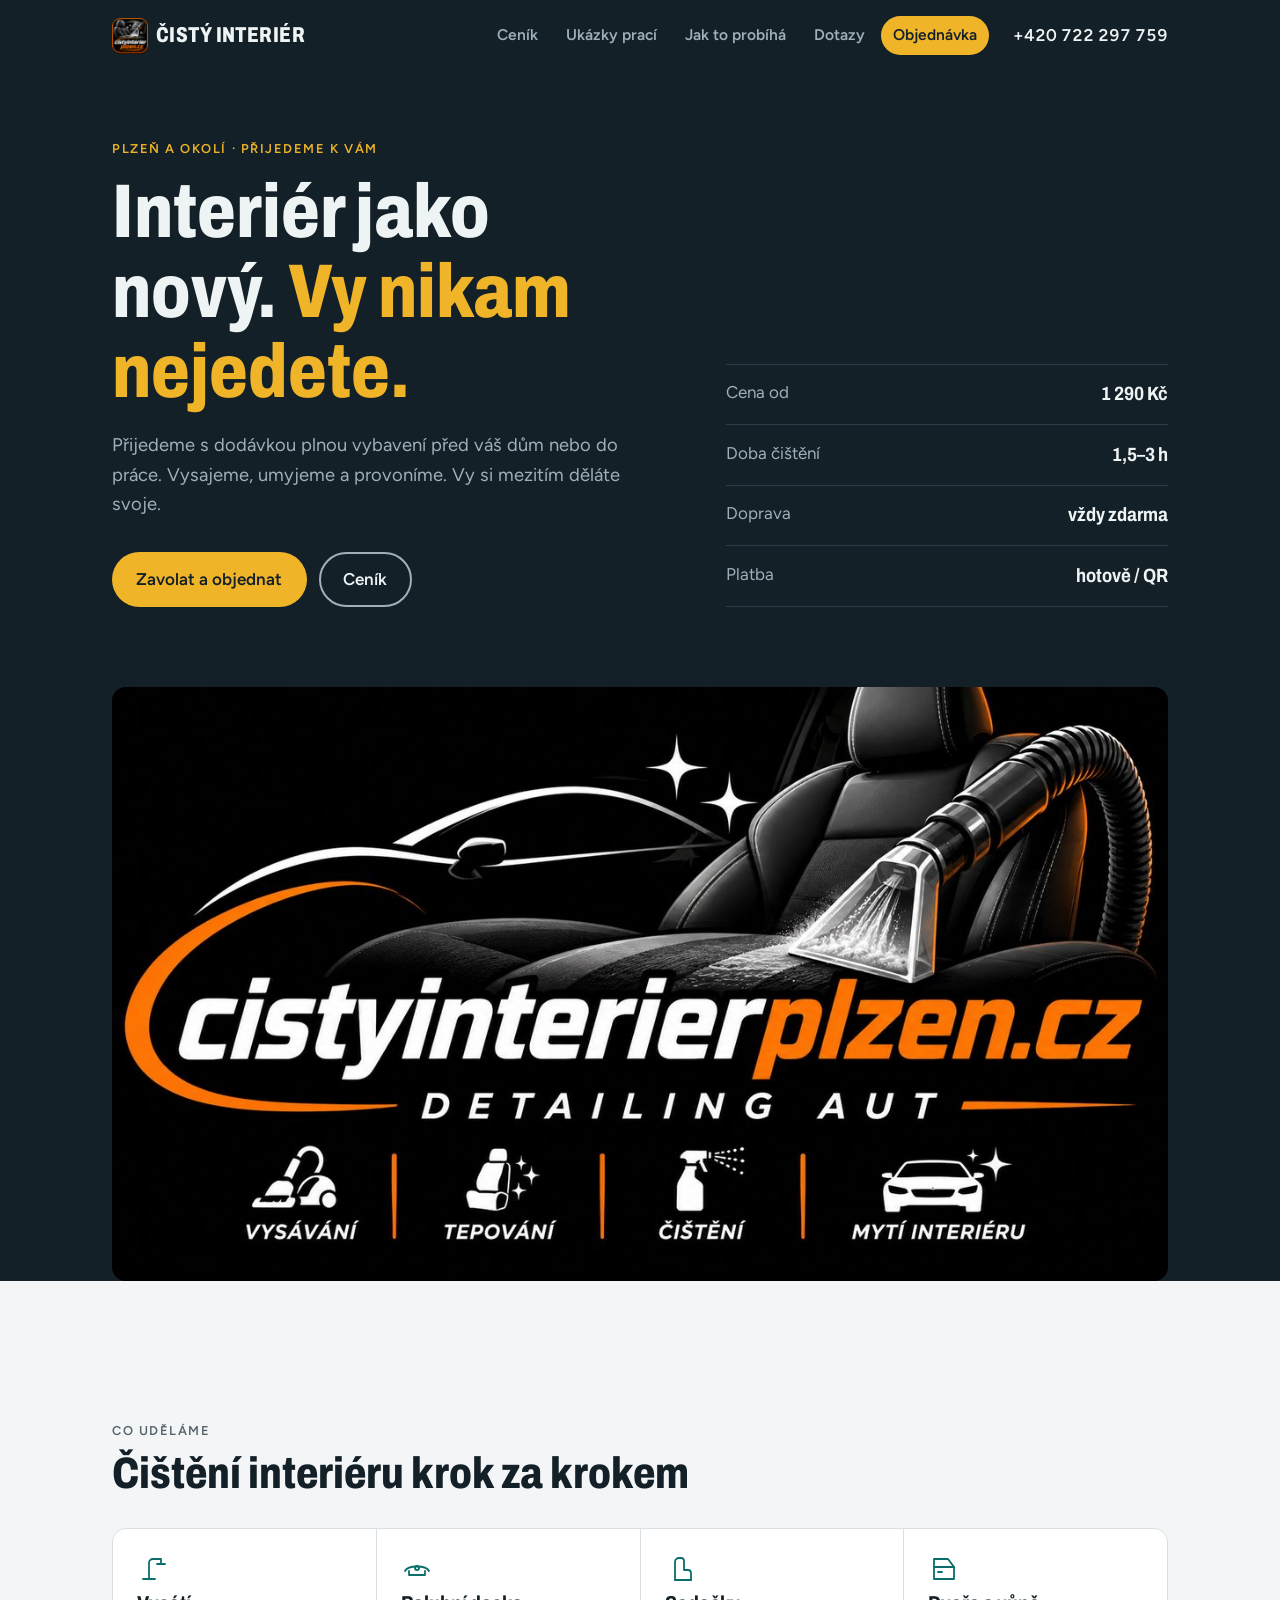
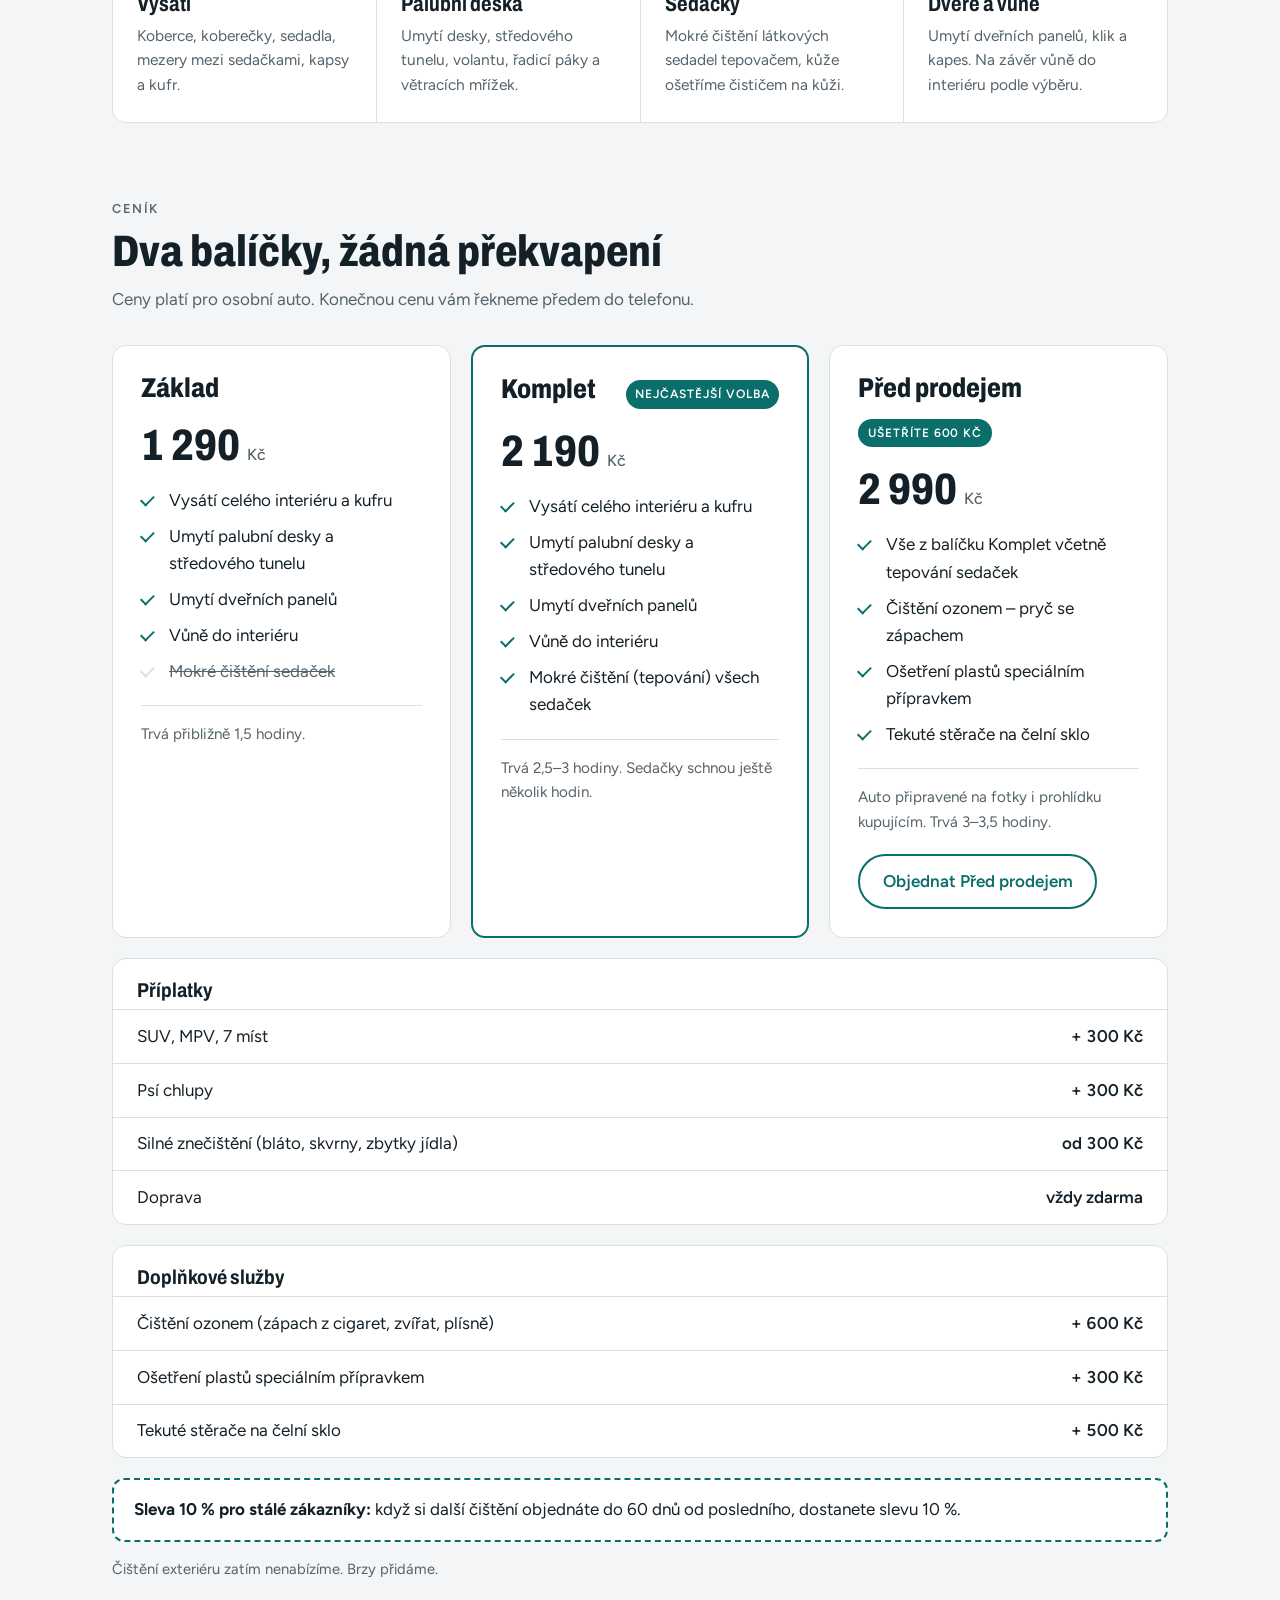
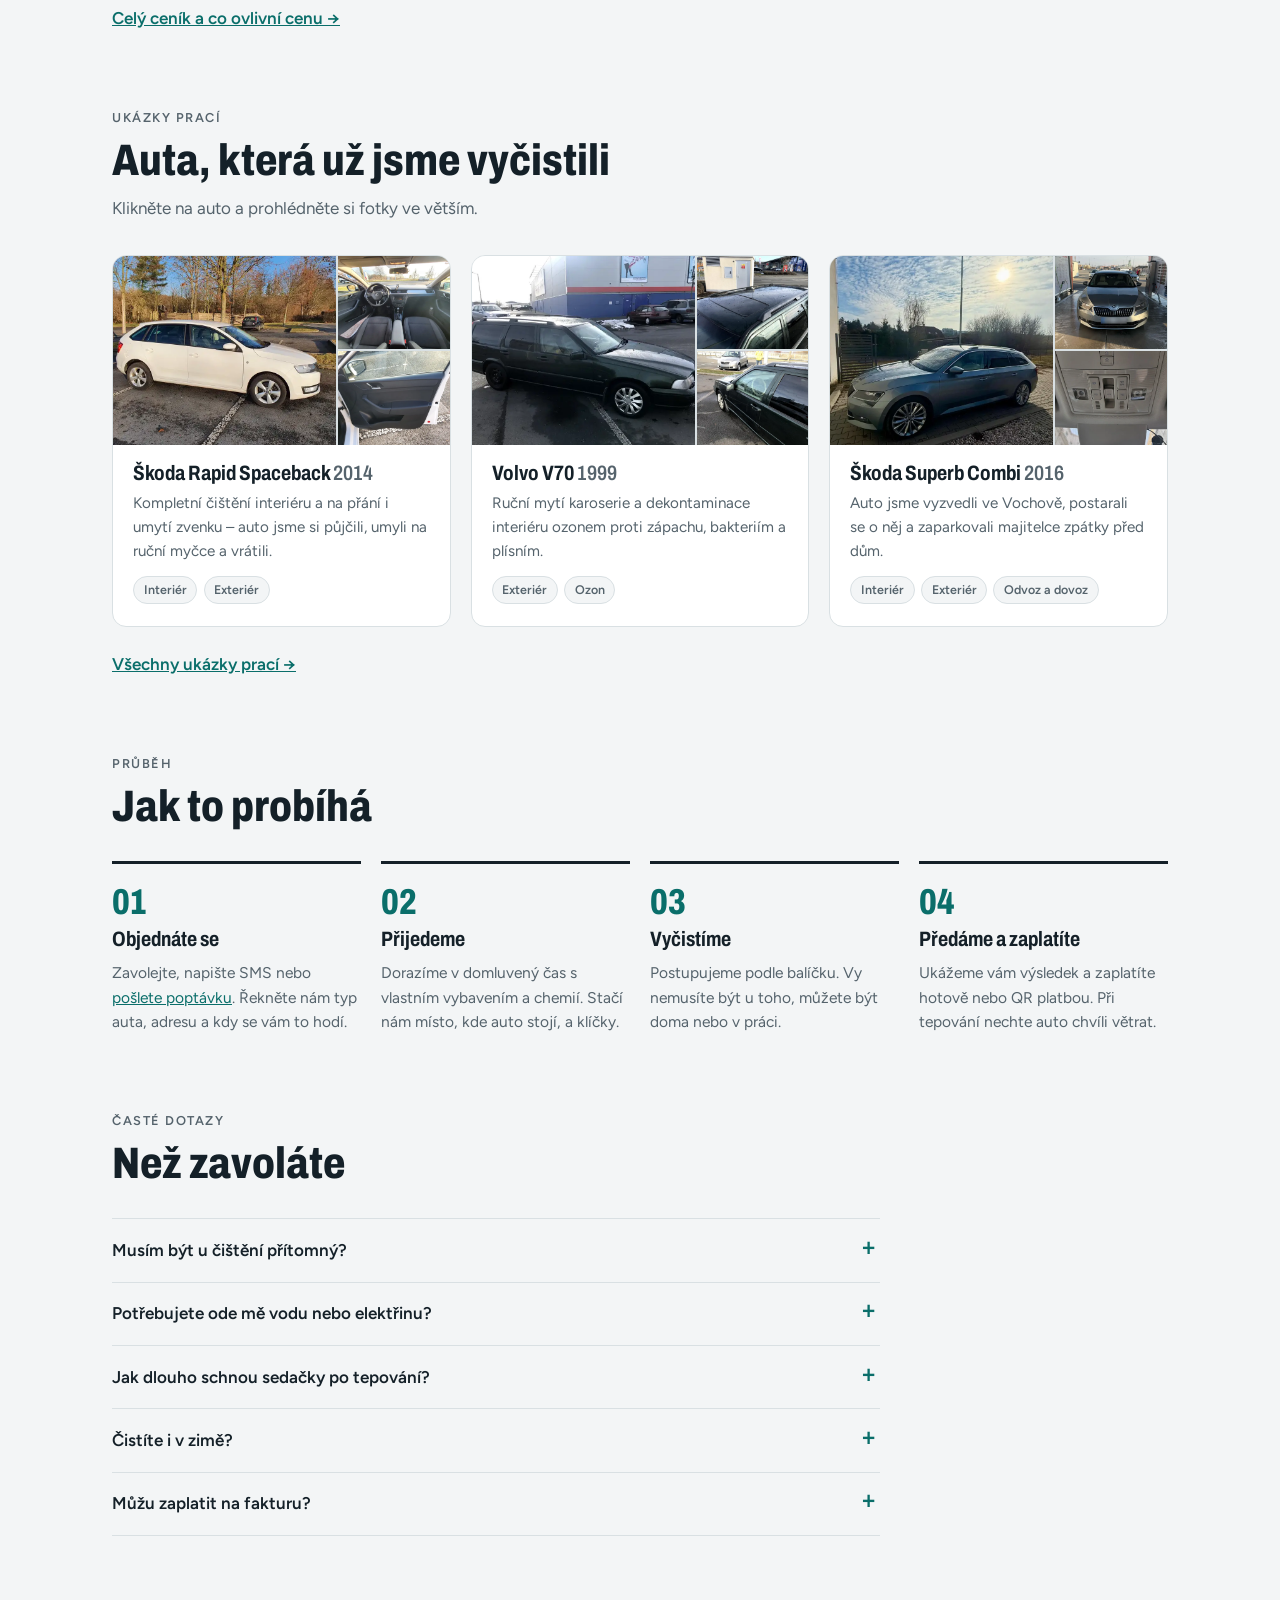
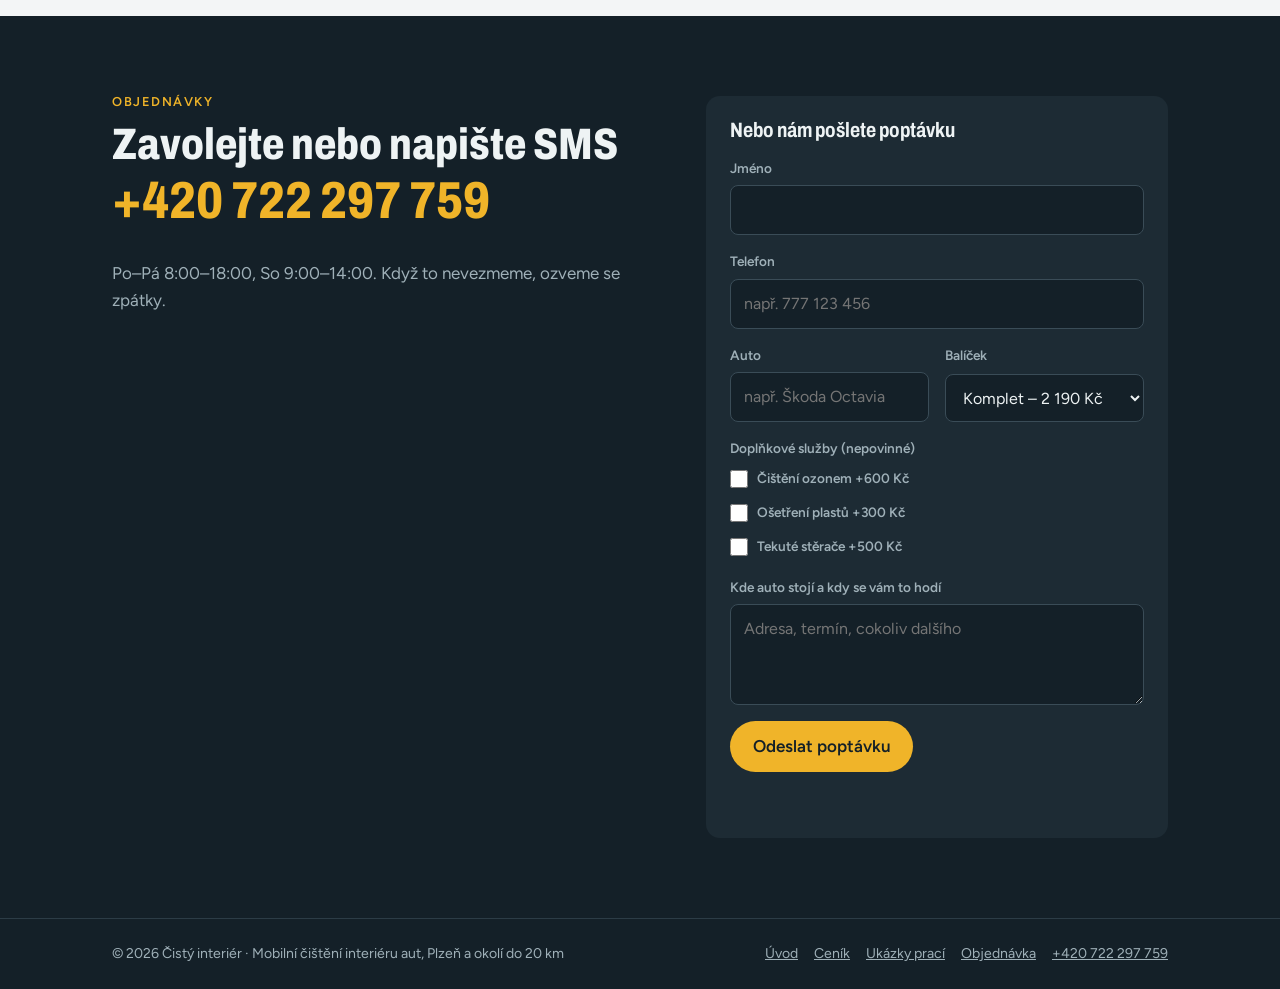
==== commit fb3f428f: "Ceník: balíček Před prodejem 2 990 Kč, doplňkové služby, sleva 10 % do 60 dnů" ====
--- a/index.html
+++ b/index.html
@@ -31,7 +31,7 @@
 <link rel="preconnect" href="https://fonts.googleapis.com">
 <link rel="preconnect" href="https://fonts.gstatic.com" crossorigin>
 <link rel="stylesheet" href="https://fonts.googleapis.com/css2?family=Archivo:wdth,wght@75..100,600..800&family=Figtree:wght@400;500;600&display=swap">
-<link rel="stylesheet" href="/site.css?v=3">
+<link rel="stylesheet" href="/site.css?v=4">
 <script type="application/ld+json">
 {
   "@context": "https://schema.org",
@@ -43,7 +43,7 @@
   "image": "https://cistyinterierplzen.cz/og-image.jpg",
   "logo": "https://cistyinterierplzen.cz/apple-touch-icon.png",
   "areaServed": "Plzeň a okolí",
-  "priceRange": "1290–2190 Kč"
+  "priceRange": "1290–2990 Kč"
 }
 </script>
 <script defer src="https://umami.jandolejs.cz/script.js" data-website-id="bc774116-2fc9-499b-b918-6035729e1bee"></script>
@@ -150,6 +150,18 @@
         </ul>
         <p class="time">Trvá 2,5–3 hodiny. Sedačky schnou ještě několik hodin.</p>
       </article>
+      <article class="price">
+        <div class="price-top"><h3>Před prodejem</h3><span class="tag">Ušetříte 600 Kč</span></div>
+        <div class="amount">2 990 <small>Kč</small></div>
+        <ul>
+          <li>Vše z balíčku Komplet včetně tepování sedaček</li>
+          <li>Čištění ozonem – pryč se zápachem</li>
+          <li>Ošetření plastů speciálním přípravkem</li>
+          <li>Tekuté stěrače na čelní sklo</li>
+        </ul>
+        <p class="time">Auto připravené na fotky i prohlídku kupujícím. Trvá 3–3,5 hodiny.</p>
+        <a class="btn btn-outline" href="/objednavka?balicek=pred">Objednat Před prodejem</a>
+      </article>
     </div>
     <div class="extras">
       <table>
@@ -162,6 +174,17 @@
         </tbody>
       </table>
     </div>
+    <div class="extras">
+      <table>
+        <caption>Doplňkové služby</caption>
+        <tbody>
+          <tr><td>Čištění ozonem (zápach z cigaret, zvířat, plísně)</td><td>+ 600 Kč</td></tr>
+          <tr><td>Ošetření plastů speciálním přípravkem</td><td>+ 300 Kč</td></tr>
+          <tr><td>Tekuté stěrače na čelní sklo</td><td>+ 500 Kč</td></tr>
+        </tbody>
+      </table>
+    </div>
+    <p class="loyalty"><strong>Sleva 10 % pro stálé zákazníky:</strong> když si další čištění objednáte do 60 dnů od posledního, dostanete slevu 10 %.</p>
     <p class="note">Čištění exteriéru zatím nenabízíme. Brzy přidáme.</p>
     <p class="more-link"><a href="/cenik">Celý ceník a co ovlivní cenu →</a></p>
   </div>
@@ -290,8 +313,13 @@
       <div class="row">
         <div class="field"><label for="f-car">Auto</label><input id="f-car" name="car" placeholder="např. Škoda Octavia"></div>
         <div class="field"><label for="f-package">Balíček</label>
-          <select id="f-package" name="package"><option>Komplet – 2 190 Kč</option><option>Základ – 1 290 Kč</option><option>Nevím, poraďte</option></select></div>
-      </div>
+          <select id="f-package" name="package"><option>Komplet – 2 190 Kč</option><option>Základ – 1 290 Kč</option><option>Před prodejem – 2 990 Kč</option><option>Nevím, poraďte</option></select></div>
+      </div>
+      <fieldset class="field checks"><legend>Doplňkové služby (nepovinné)</legend>
+        <label><input type="checkbox" name="extras" value="Ozon (+600 Kč)"> Čištění ozonem +600 Kč</label>
+        <label><input type="checkbox" name="extras" value="Ošetření plastů (+300 Kč)"> Ošetření plastů +300 Kč</label>
+        <label><input type="checkbox" name="extras" value="Tekuté stěrače (+500 Kč)"> Tekuté stěrače +500 Kč</label>
+      </fieldset>
       <div class="field"><label for="f-place">Kde auto stojí a kdy se vám to hodí</label><textarea id="f-place" name="place" rows="3" placeholder="Adresa, termín, cokoliv dalšího"></textarea></div>
       <div class="hp" aria-hidden="true"><label for="f-web">Nevyplňujte</label><input id="f-web" name="web" tabindex="-1" autocomplete="off"></div>
       <button class="btn btn-primary" type="submit" id="f-submit">Odeslat poptávku</button>
@@ -314,6 +342,6 @@
   <button type="button" class="lb-next" aria-label="Další fotka">›</button>
 </dialog>
 
-<script src="/site.js?v=5" defer></script>
+<script src="/site.js?v=6" defer></script>
 </body>
 </html>
--- a/site.css
+++ b/site.css
@@ -108,7 +108,8 @@
 .include p { margin: 0; color: var(--muted); font-size: 0.97rem; }
 
 /* Pricing */
-.prices { display: grid; grid-template-columns: repeat(2, minmax(0, 1fr)); gap: 1.25rem; }
+.prices { display: grid; grid-template-columns: repeat(3, minmax(0, 1fr)); gap: 1.25rem; }
+@media (max-width: 1000px) { .prices { grid-template-columns: minmax(0, 1fr); max-width: 36rem; } }
 .price { background: var(--surface); border: 1px solid var(--line); border-radius: 14px; padding: 1.75rem; display: grid; gap: 1.25rem; align-content: start; }
 .price.featured { border: 2px solid var(--accent); }
 .price-top { display: flex; justify-content: space-between; align-items: baseline; gap: 1rem; flex-wrap: wrap; }
@@ -131,6 +132,11 @@
 .extras td:last-child { text-align: right; font-weight: 600; font-variant-numeric: tabular-nums; white-space: nowrap; }
 .note { color: var(--muted); font-size: 0.92rem; margin: 1rem 0 0; }
 .more-link { margin: 1.5rem 0 0; font-weight: 600; }
+.loyalty { margin: 1.25rem 0 0; padding: 1rem 1.25rem; border-radius: 12px; border: 2px dashed var(--accent); background: var(--surface); }
+.checks { border: 0; padding: 0; margin: 0; }
+.checks legend { font-size: 0.85rem; font-weight: 600; color: var(--band-muted); margin-bottom: 0.35rem; padding: 0; }
+.checks label { display: flex; align-items: center; gap: 0.55rem; color: #eef3f4; font-size: 0.95rem; font-weight: 400; padding: 0.2rem 0; cursor: pointer; }
+.field.checks input { width: 1.1rem; height: 1.1rem; padding: 0; flex: none; margin: 0; accent-color: var(--signal); }
 
 /* Info cards (subpages) */
 .cards { display: grid; grid-template-columns: repeat(3, minmax(0, 1fr)); gap: 1.25rem; }
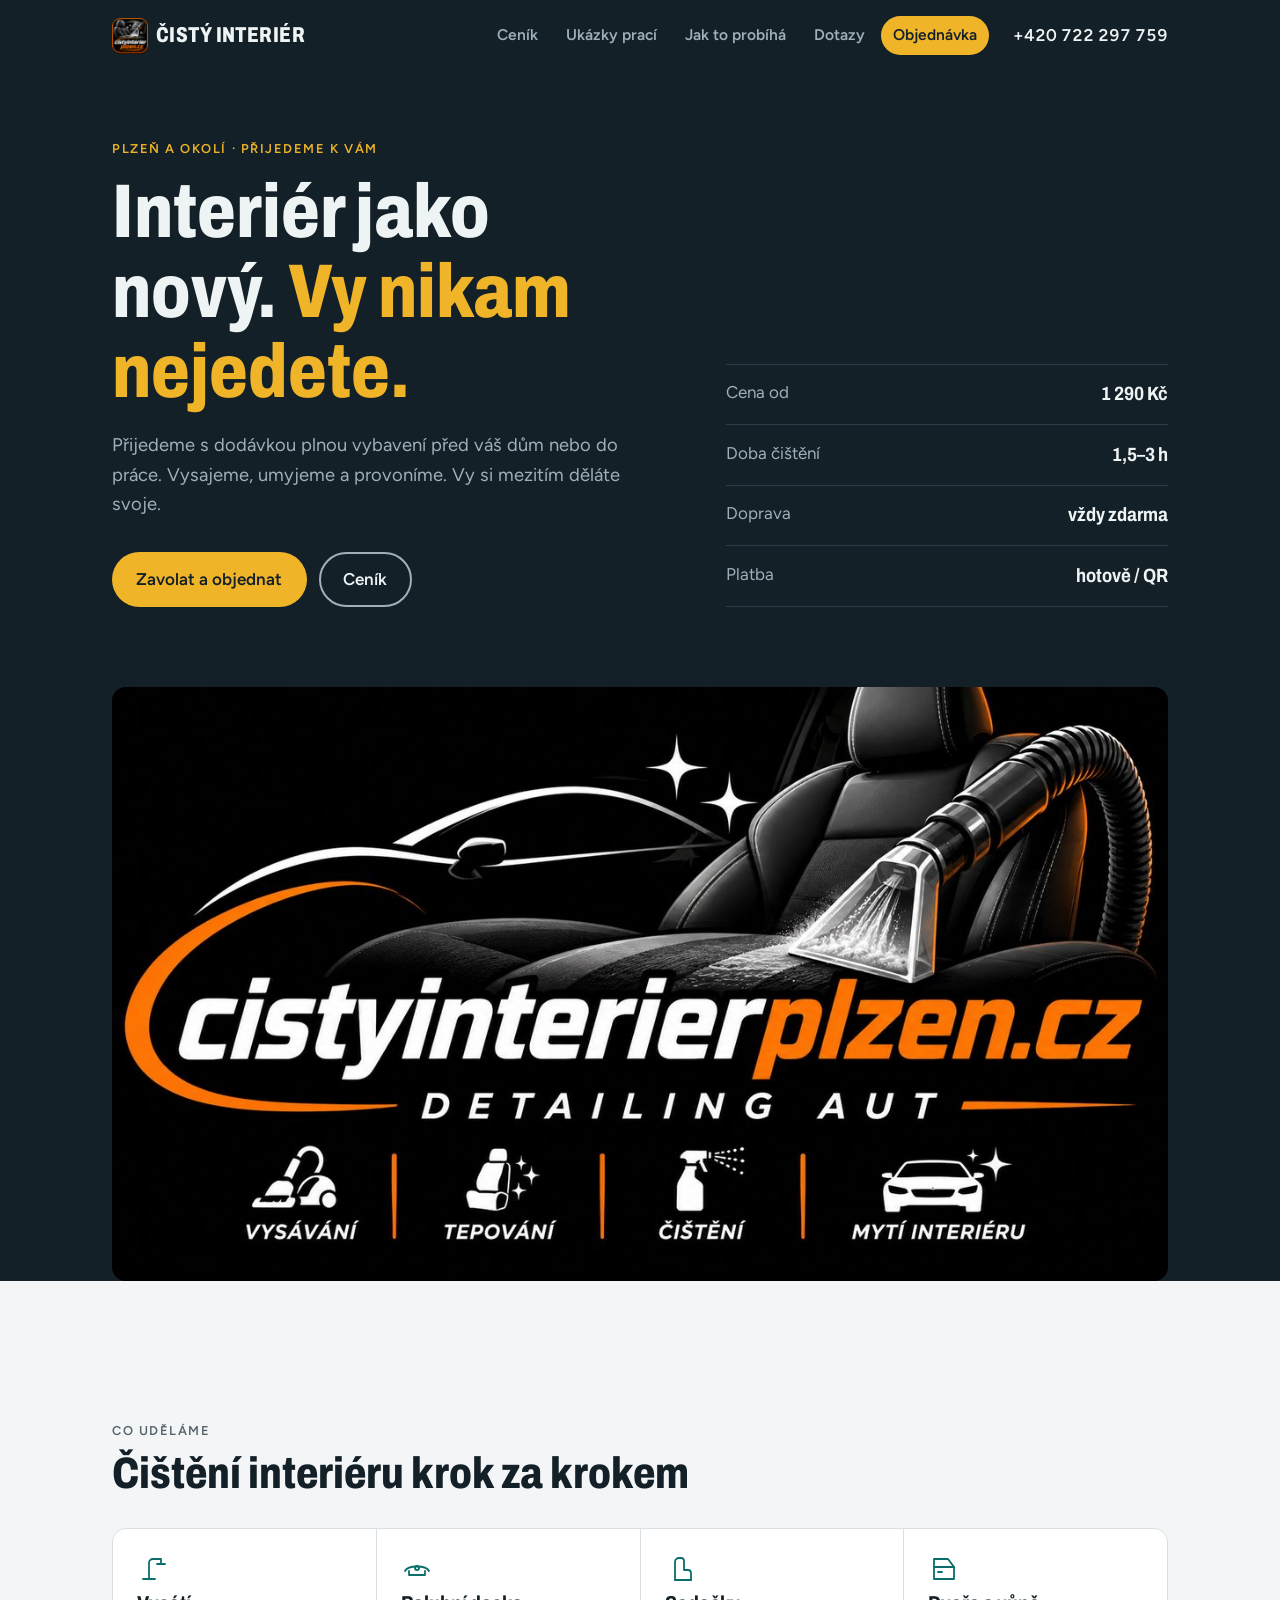
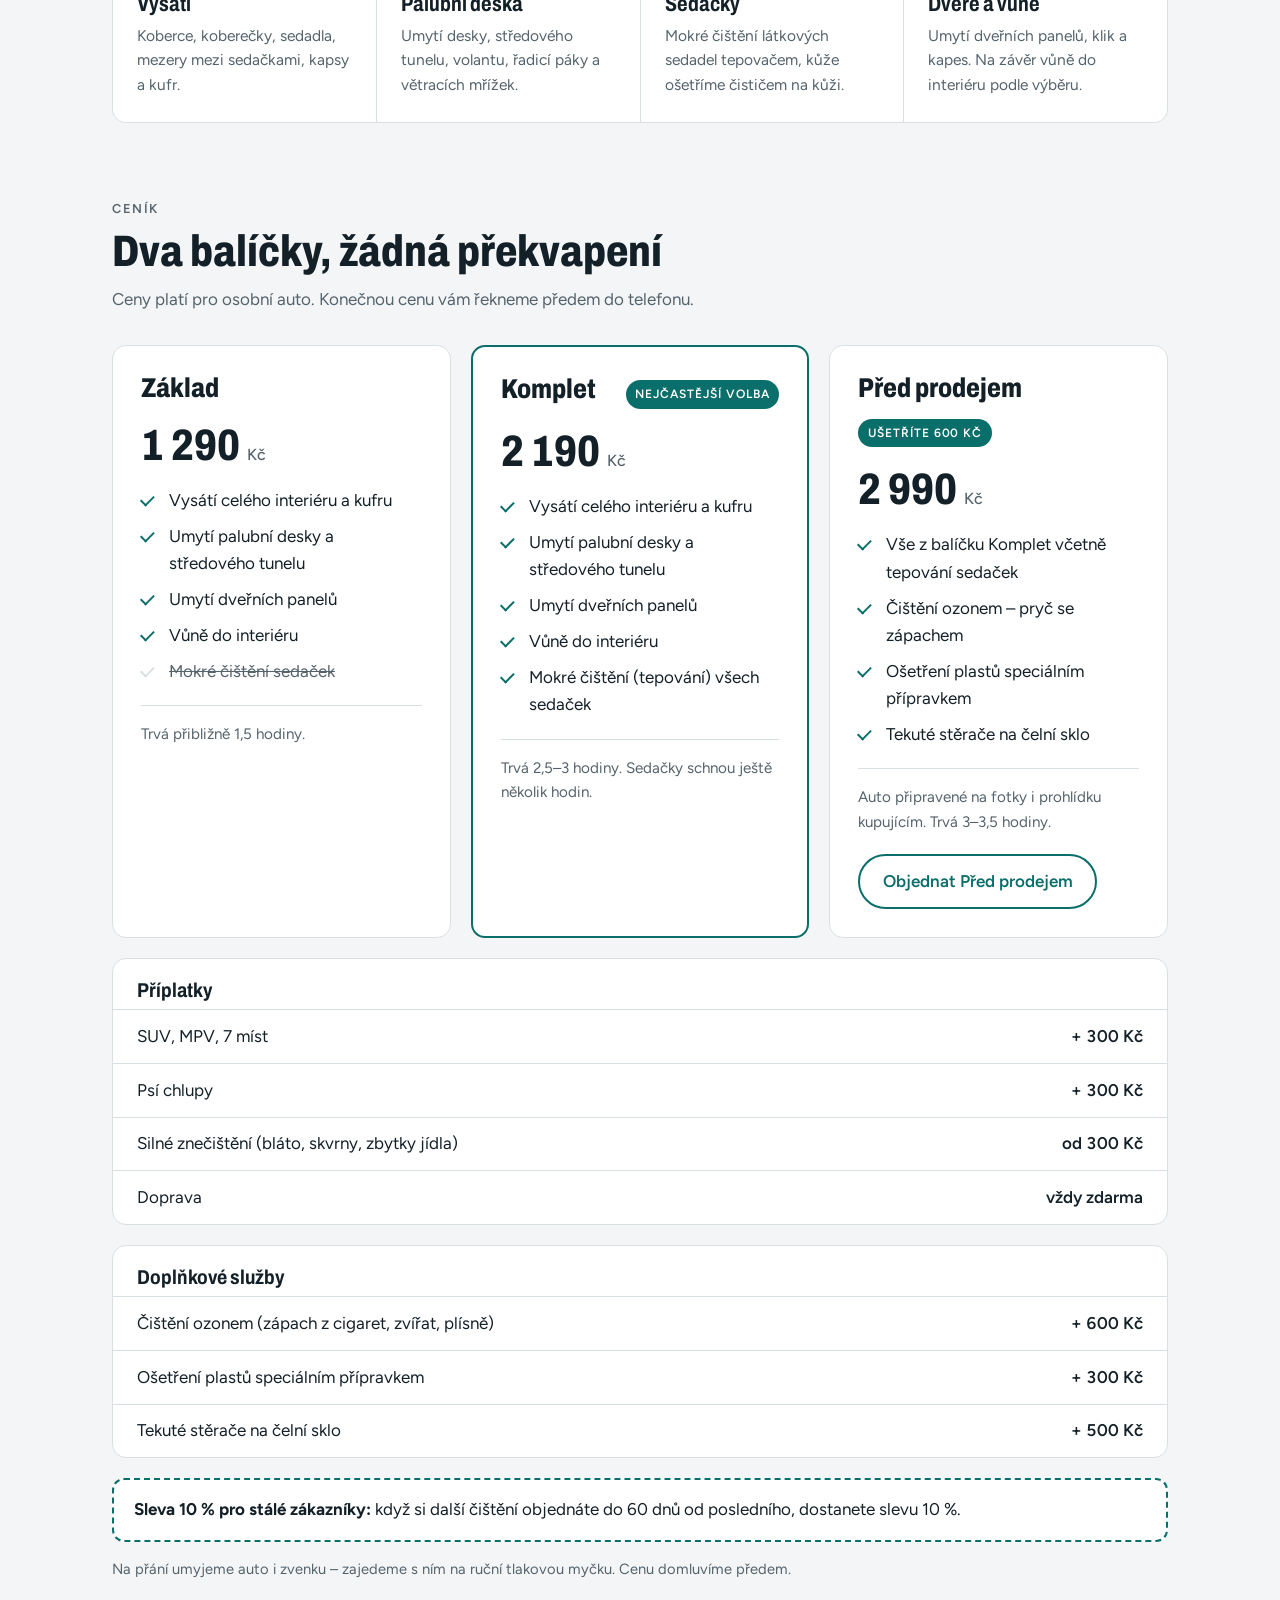
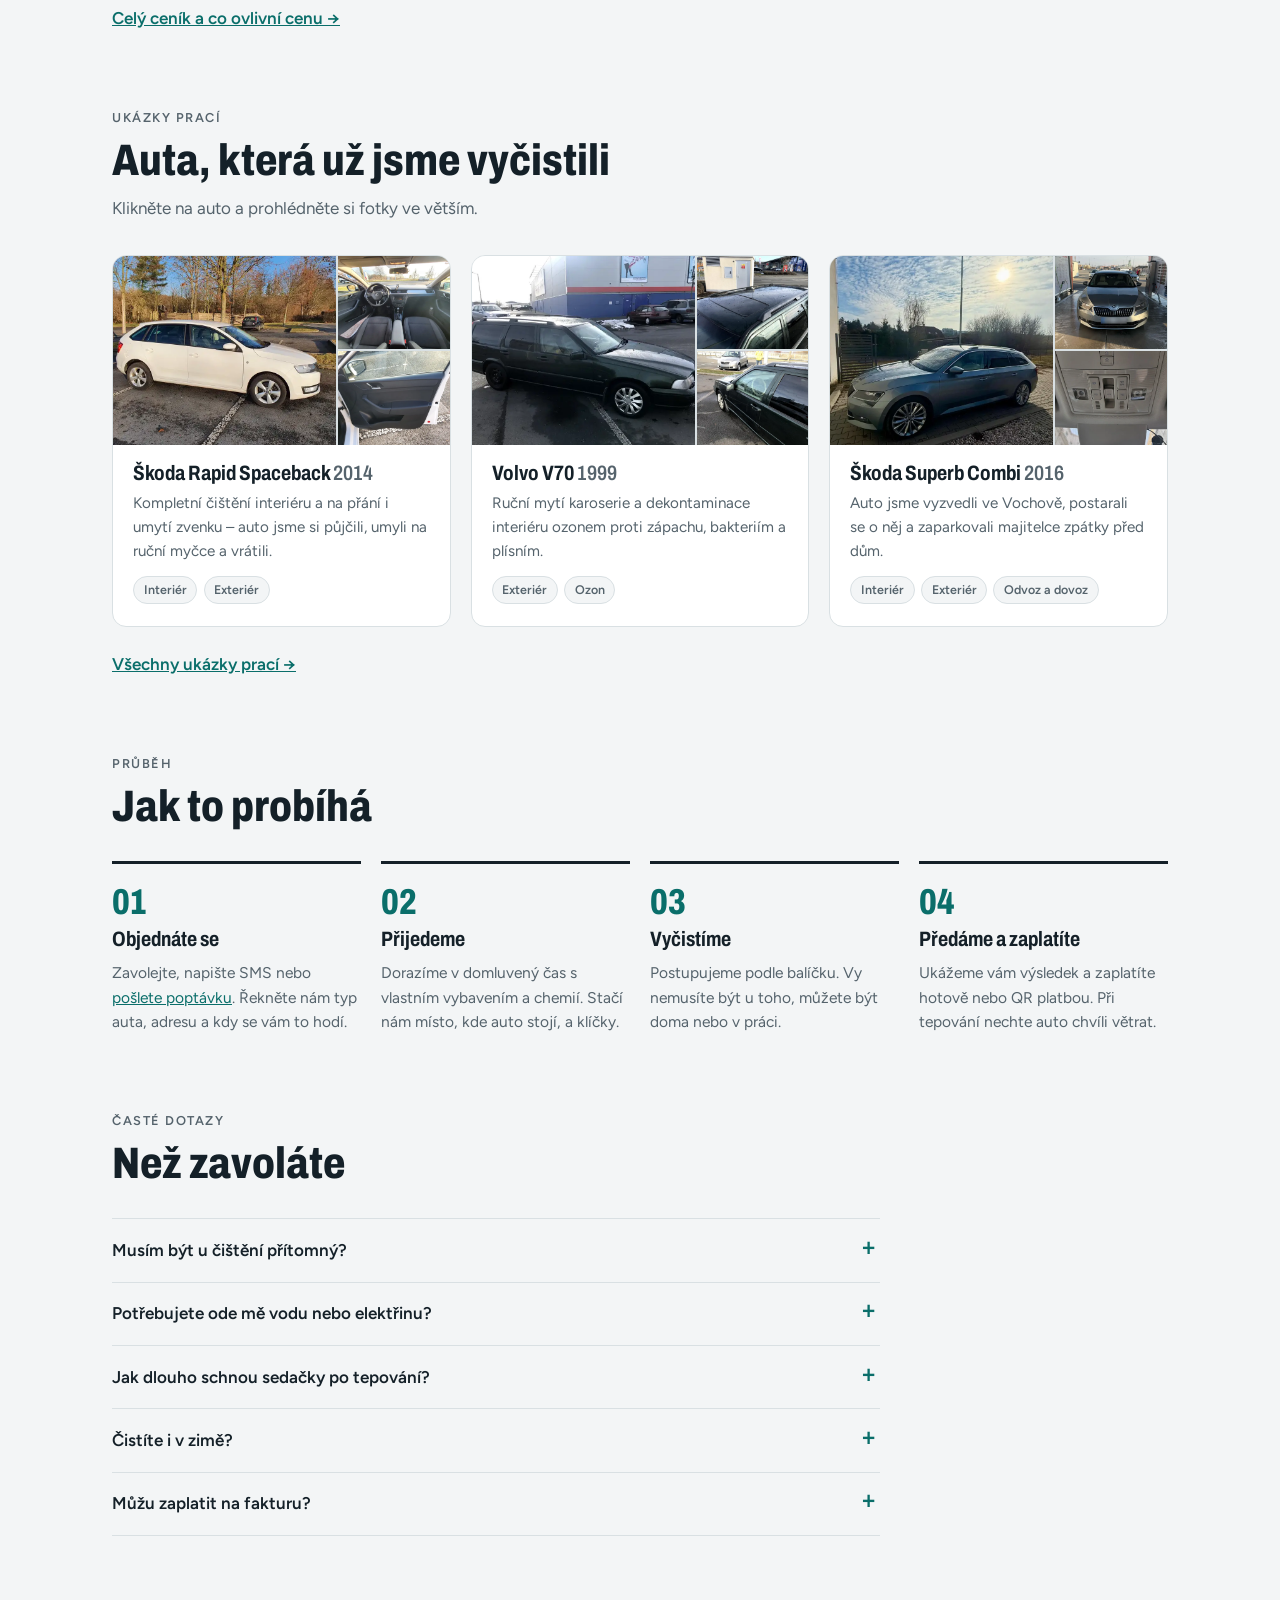
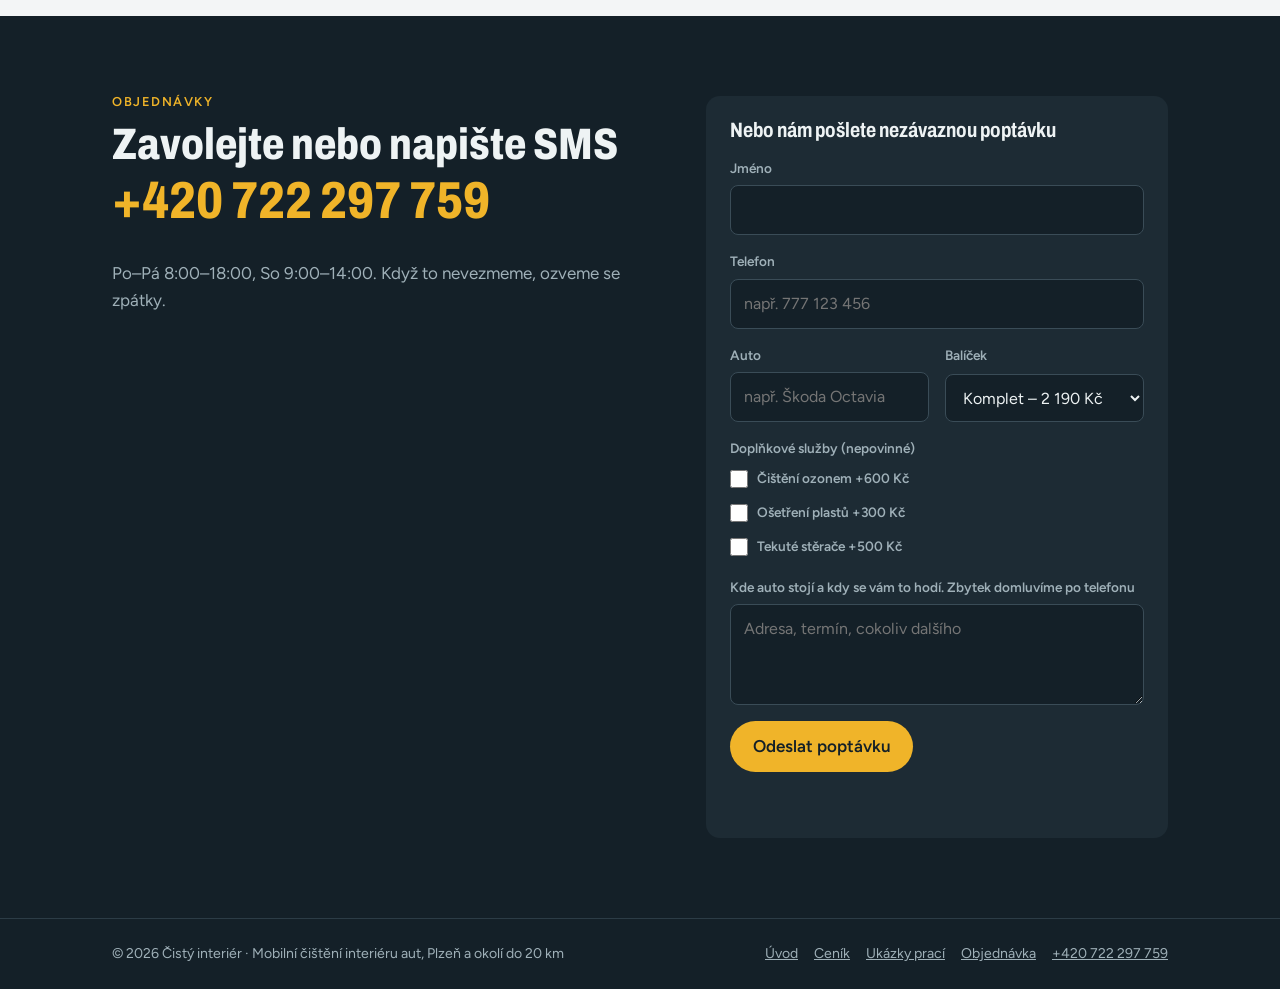
==== commit 41e57679: "Texty: mytí exteriéru na přání, nezávazná poptávka" ====
--- a/index.html
+++ b/index.html
@@ -185,7 +185,7 @@
       </table>
     </div>
     <p class="loyalty"><strong>Sleva 10 % pro stálé zákazníky:</strong> když si další čištění objednáte do 60 dnů od posledního, dostanete slevu 10 %.</p>
-    <p class="note">Čištění exteriéru zatím nenabízíme. Brzy přidáme.</p>
+    <p class="note">Na přání umyjeme auto i zvenku – zajedeme s ním na ruční tlakovou myčku. Cenu domluvíme předem.</p>
     <p class="more-link"><a href="/cenik">Celý ceník a co ovlivní cenu →</a></p>
   </div>
 </section>
@@ -307,7 +307,7 @@
       <p>Po–Pá 8:00–18:00, So 9:00–14:00. Když to nevezmeme, ozveme se zpátky.</p>
     </div>
     <form class="order" id="order-form" novalidate>
-      <h3>Nebo nám pošlete poptávku</h3>
+      <h3>Nebo nám pošlete nezávaznou poptávku</h3>
       <div class="field"><label for="f-name">Jméno</label><input id="f-name" name="name" autocomplete="name" required></div>
       <div class="field"><label for="f-phone">Telefon</label><input id="f-phone" name="phone" type="tel" autocomplete="tel" required placeholder="např. 777 123 456"></div>
       <div class="row">
@@ -320,7 +320,7 @@
         <label><input type="checkbox" name="extras" value="Ošetření plastů (+300 Kč)"> Ošetření plastů +300 Kč</label>
         <label><input type="checkbox" name="extras" value="Tekuté stěrače (+500 Kč)"> Tekuté stěrače +500 Kč</label>
       </fieldset>
-      <div class="field"><label for="f-place">Kde auto stojí a kdy se vám to hodí</label><textarea id="f-place" name="place" rows="3" placeholder="Adresa, termín, cokoliv dalšího"></textarea></div>
+      <div class="field"><label for="f-place">Kde auto stojí a kdy se vám to hodí. Zbytek domluvíme po telefonu</label><textarea id="f-place" name="place" rows="3" placeholder="Adresa, termín, cokoliv dalšího"></textarea></div>
       <div class="hp" aria-hidden="true"><label for="f-web">Nevyplňujte</label><input id="f-web" name="web" tabindex="-1" autocomplete="off"></div>
       <button class="btn btn-primary" type="submit" id="f-submit">Odeslat poptávku</button>
       <p class="form-status" id="f-status" role="status" aria-live="polite"></p>
